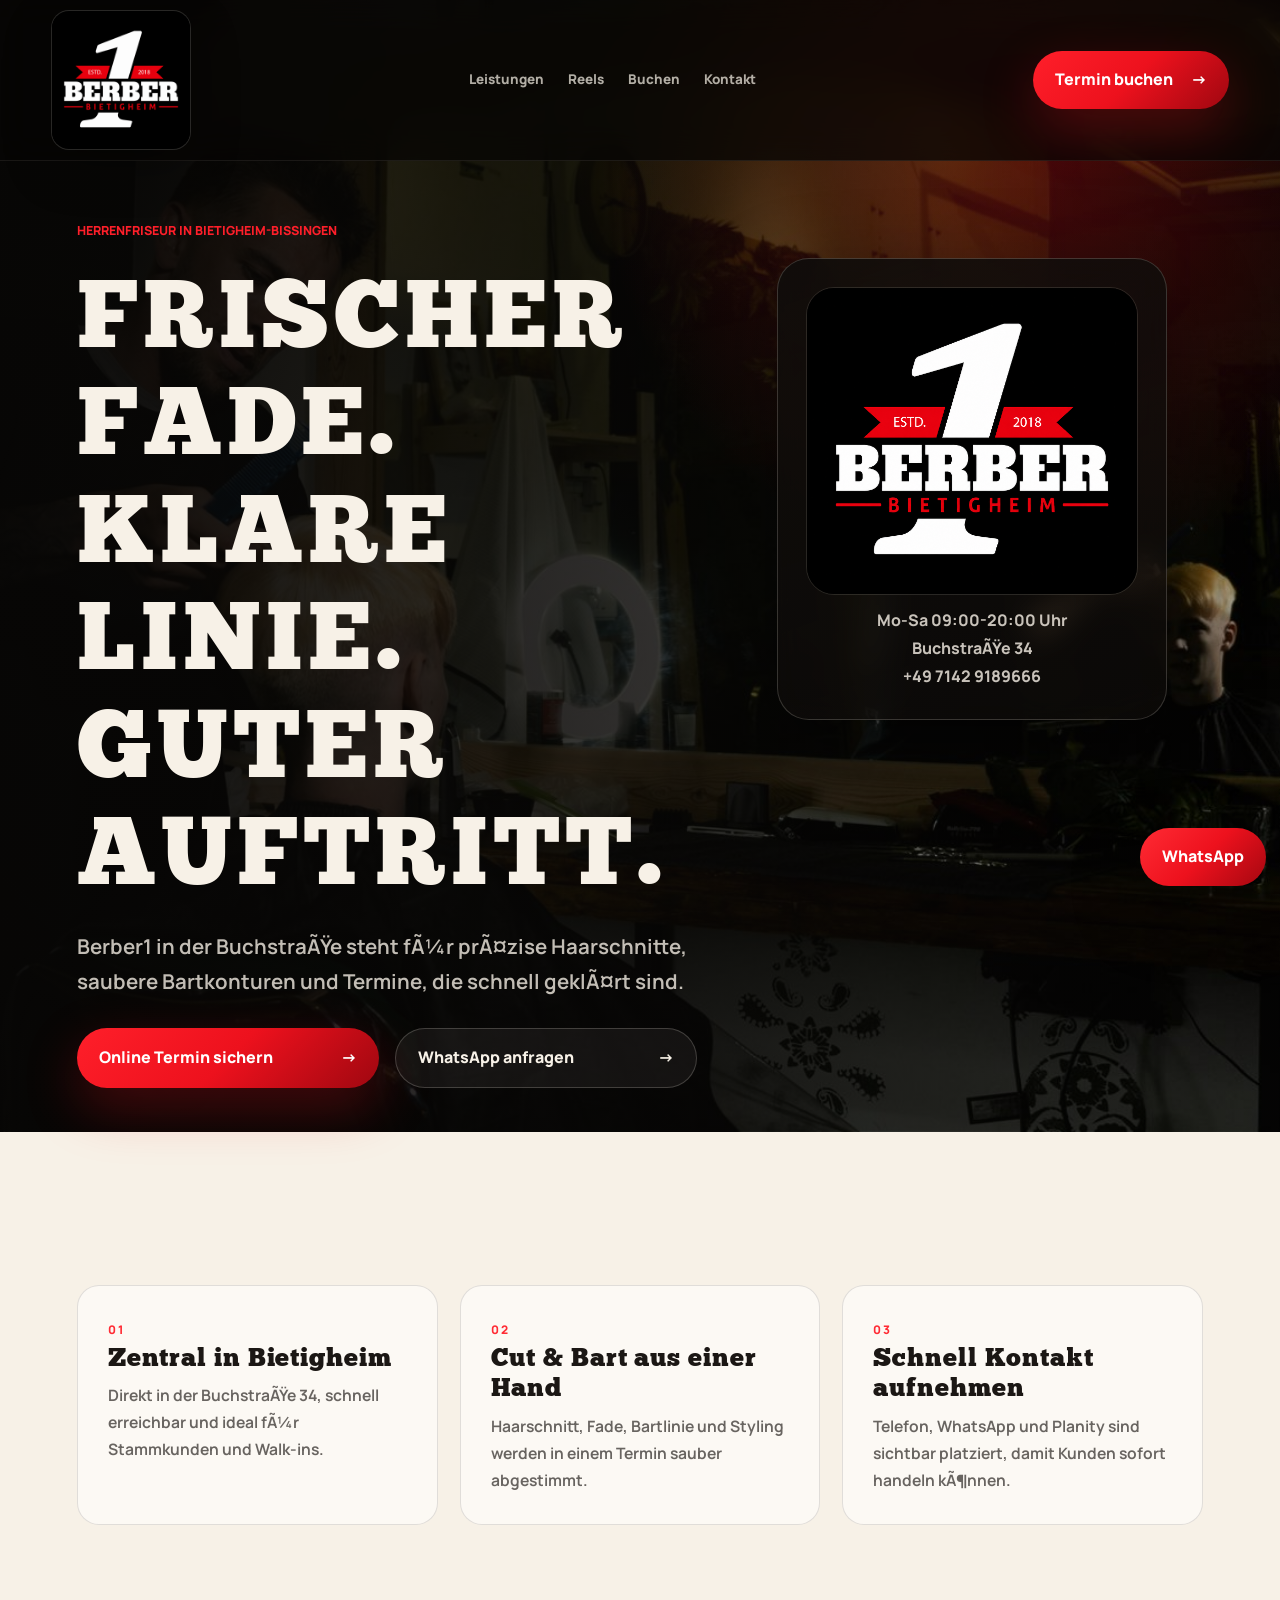
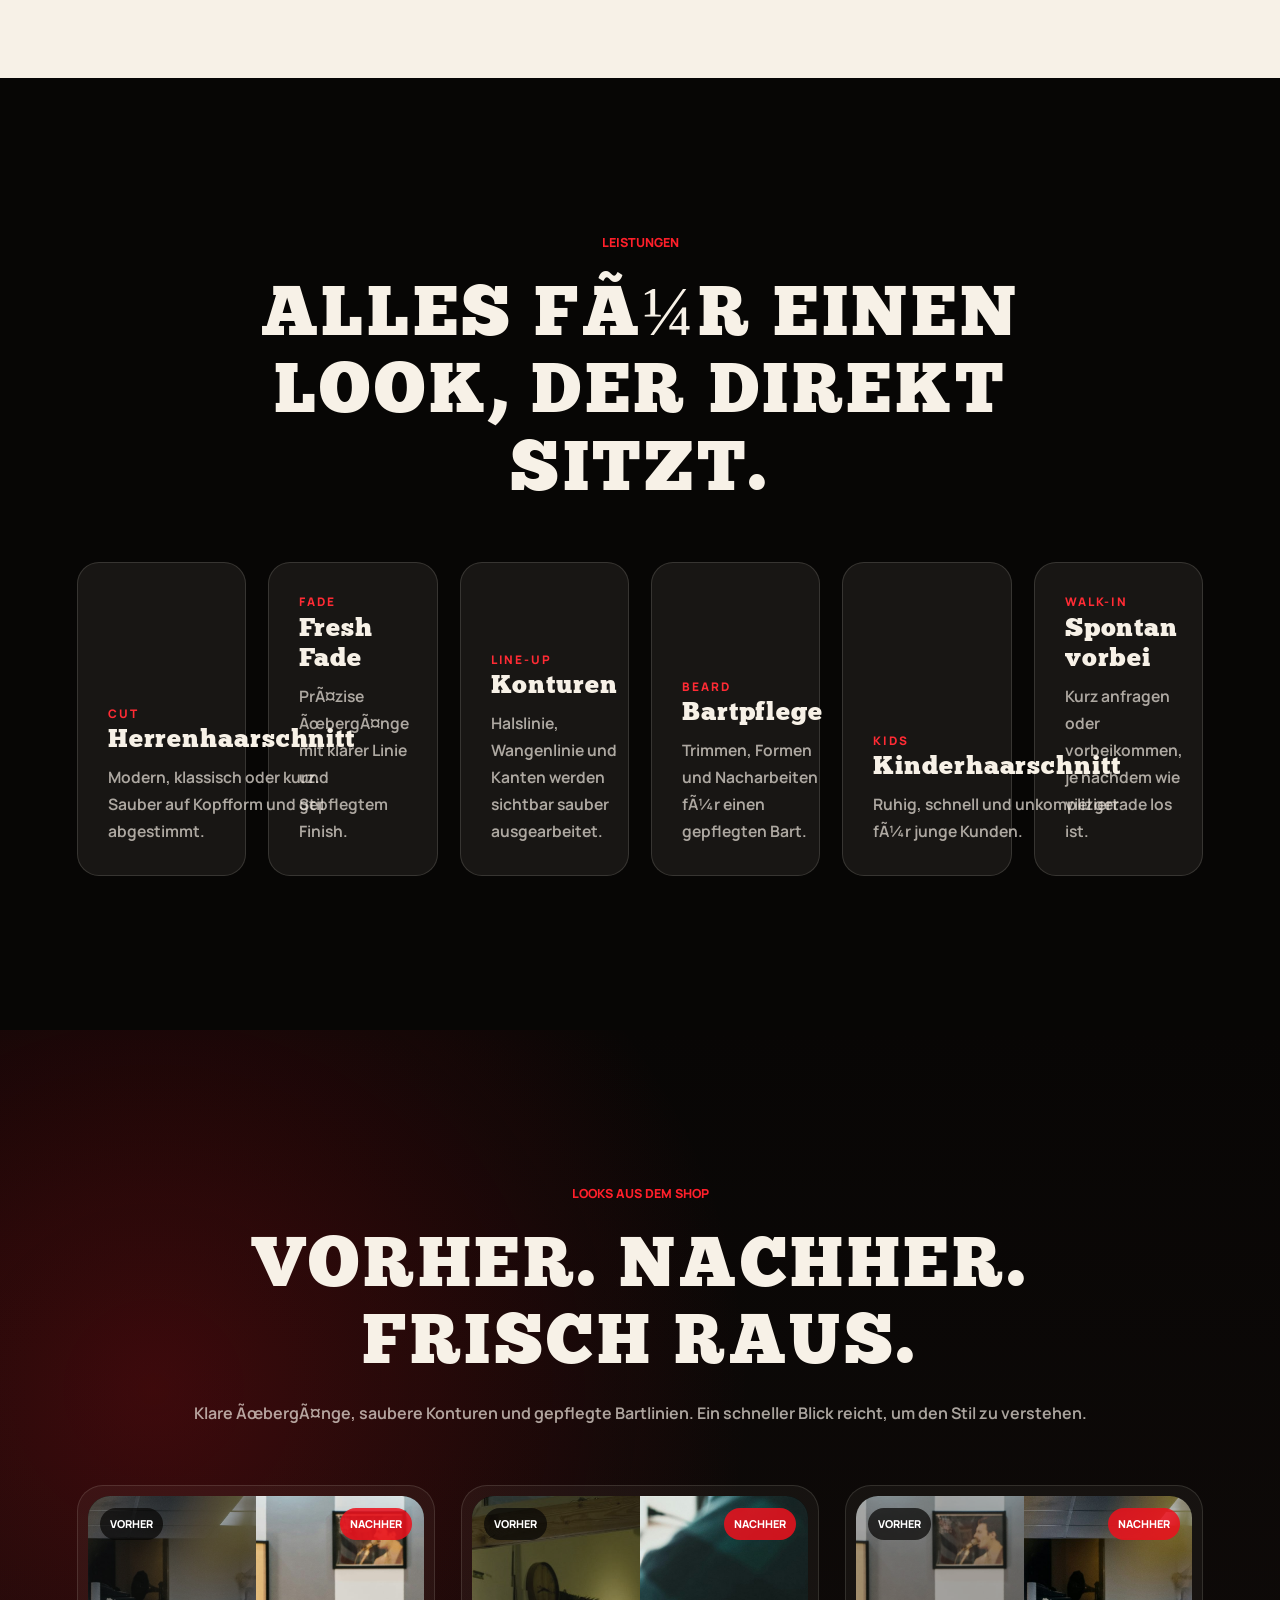
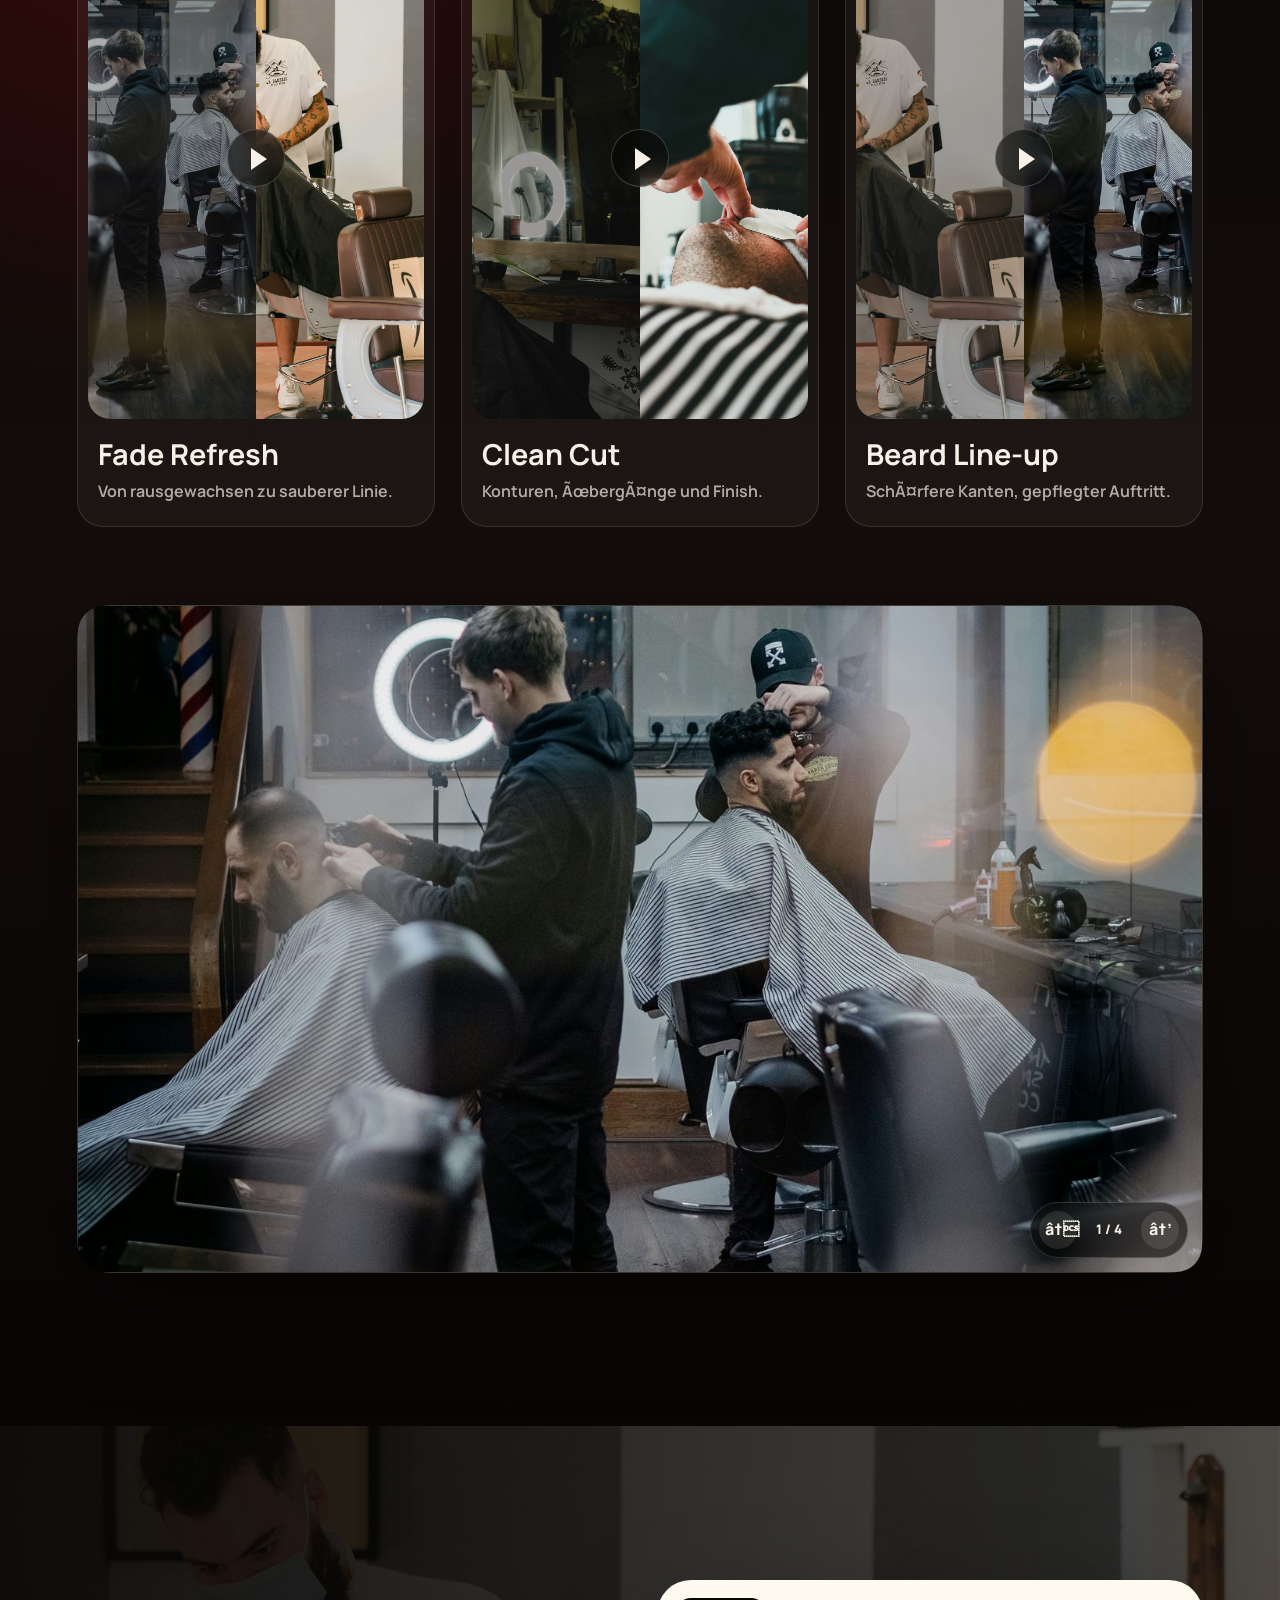
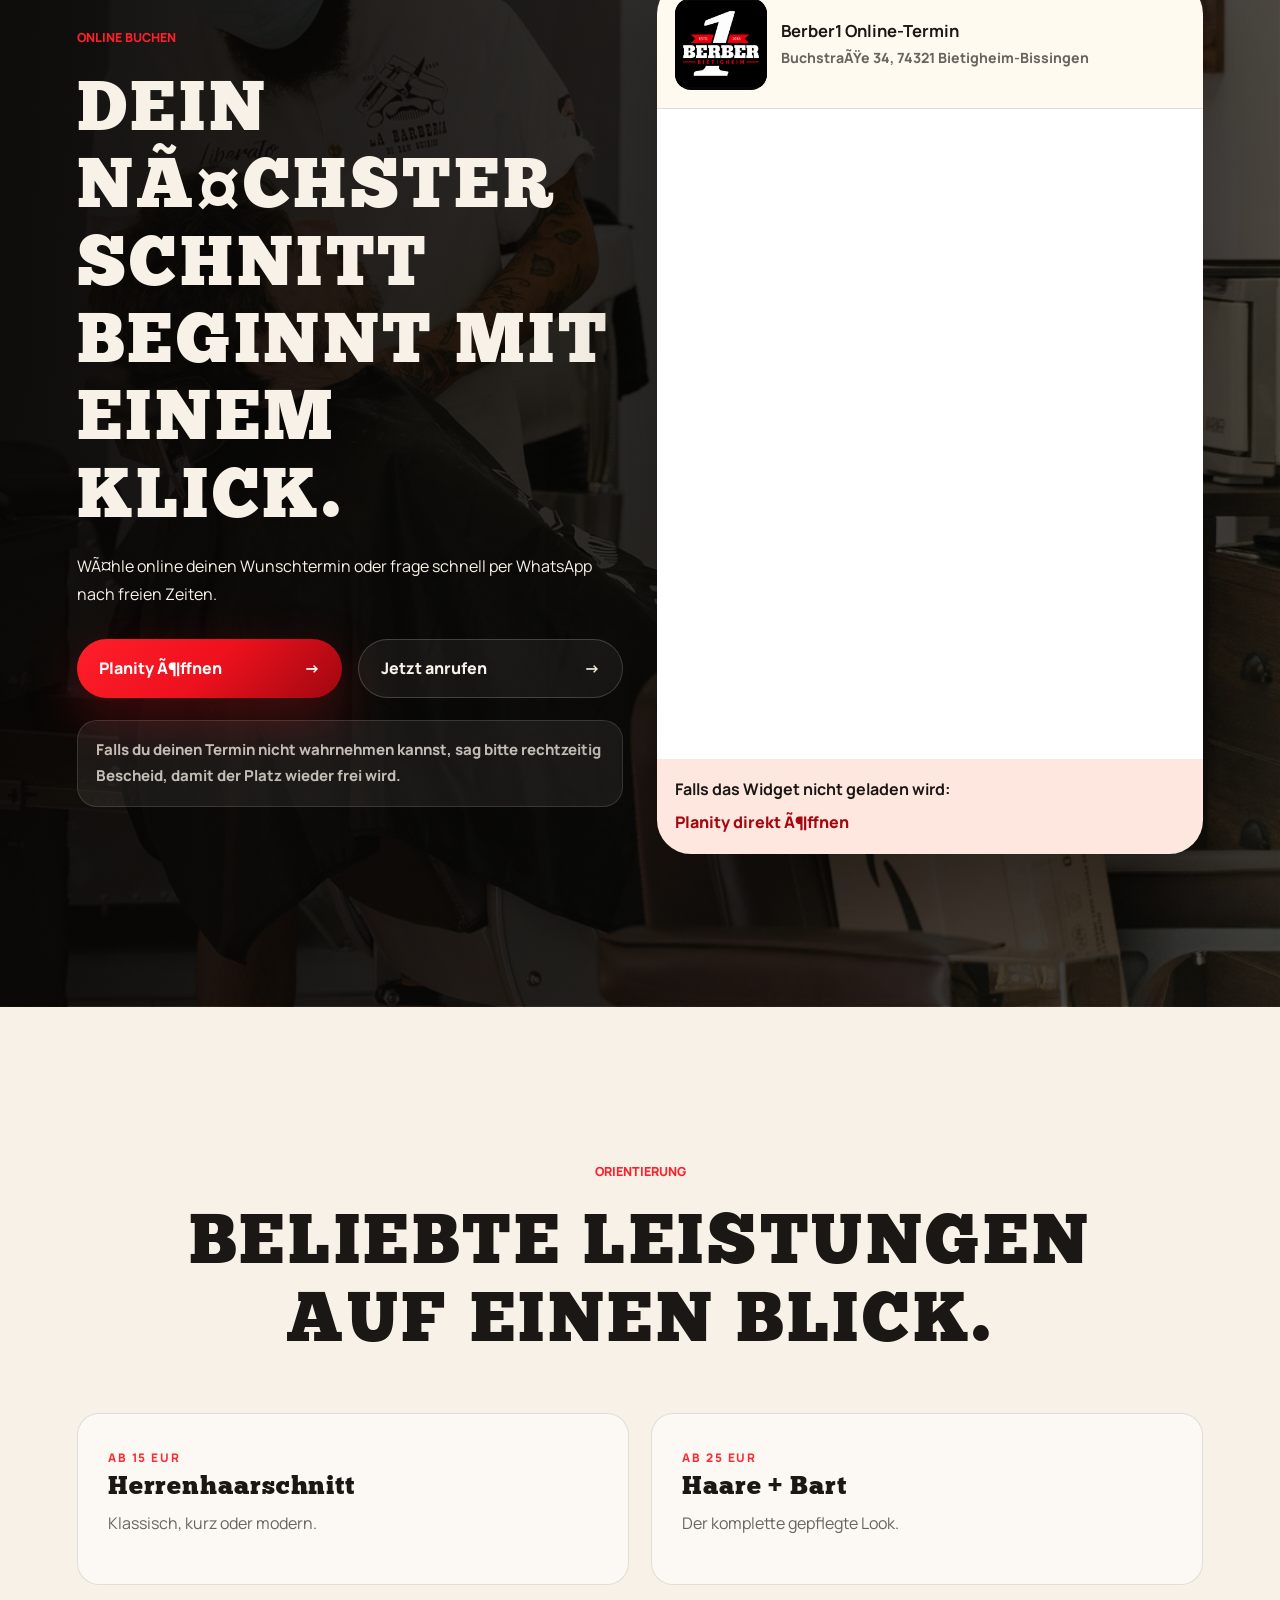
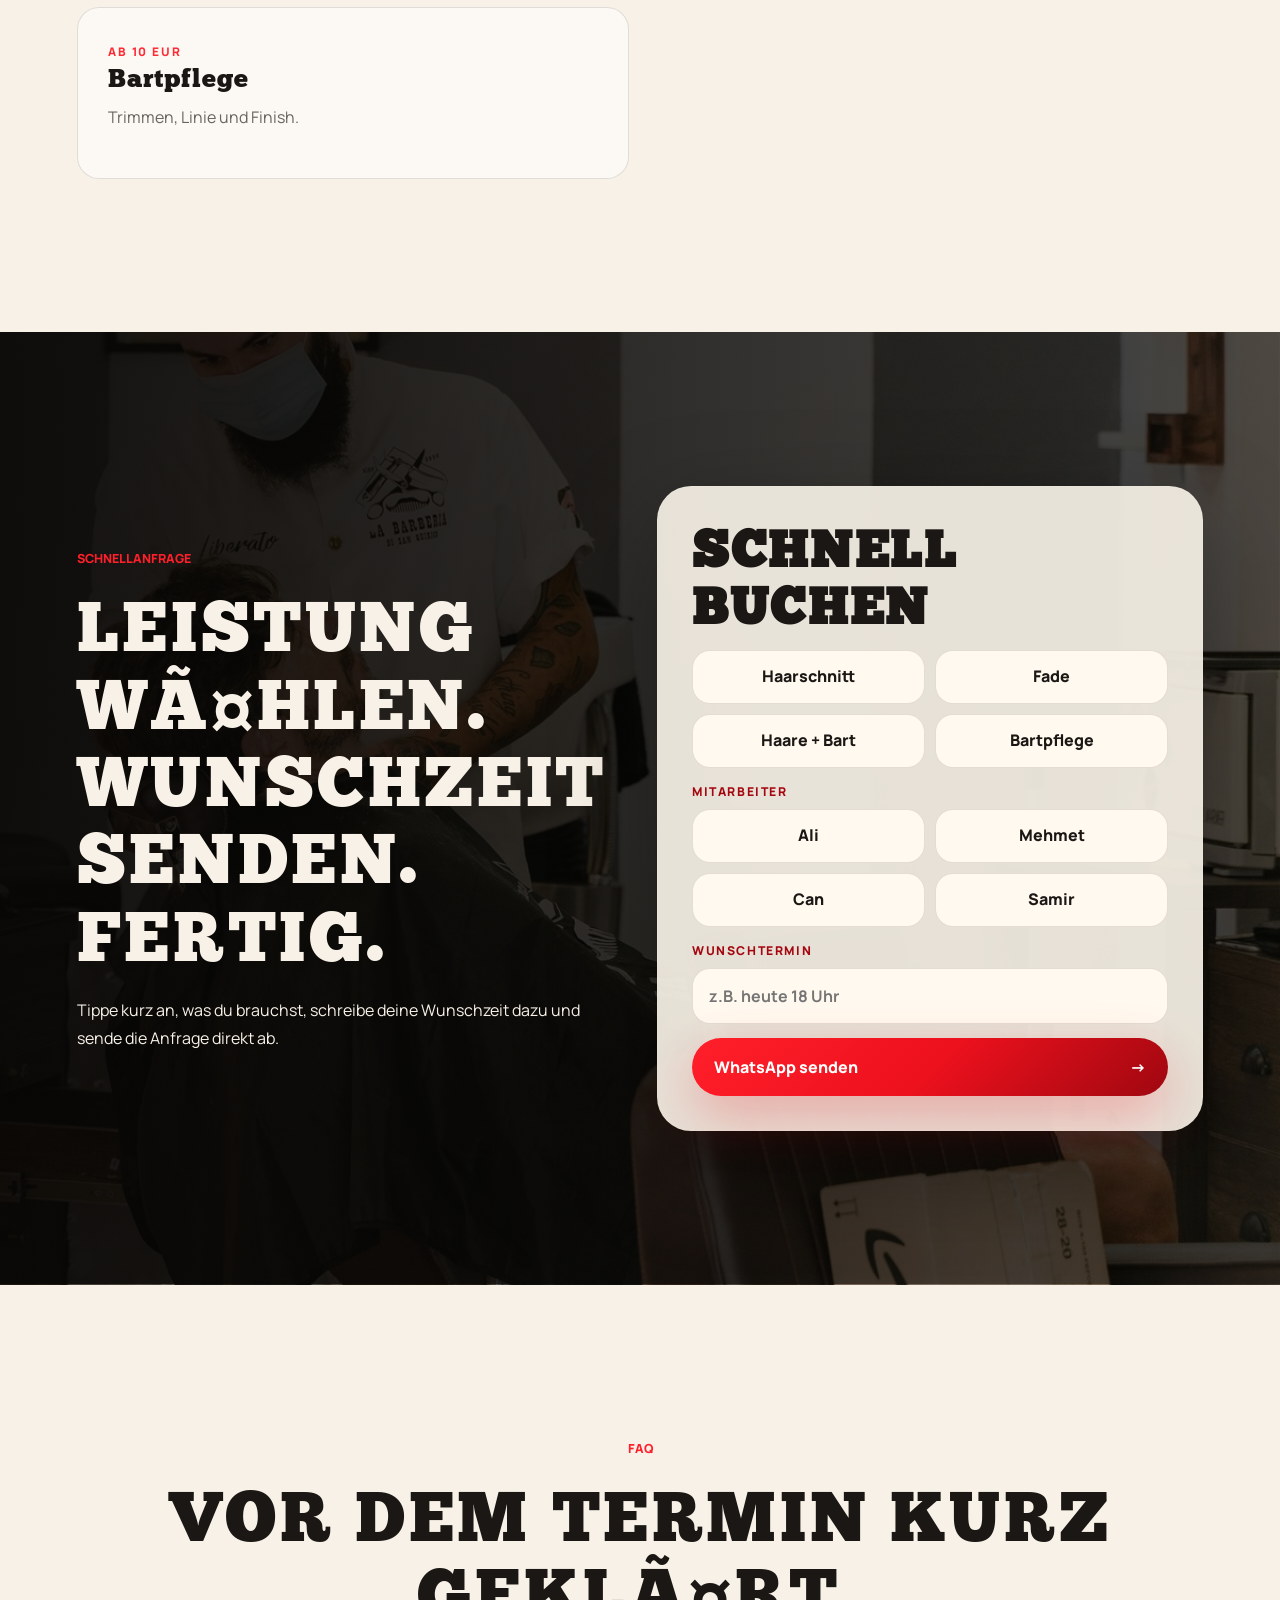
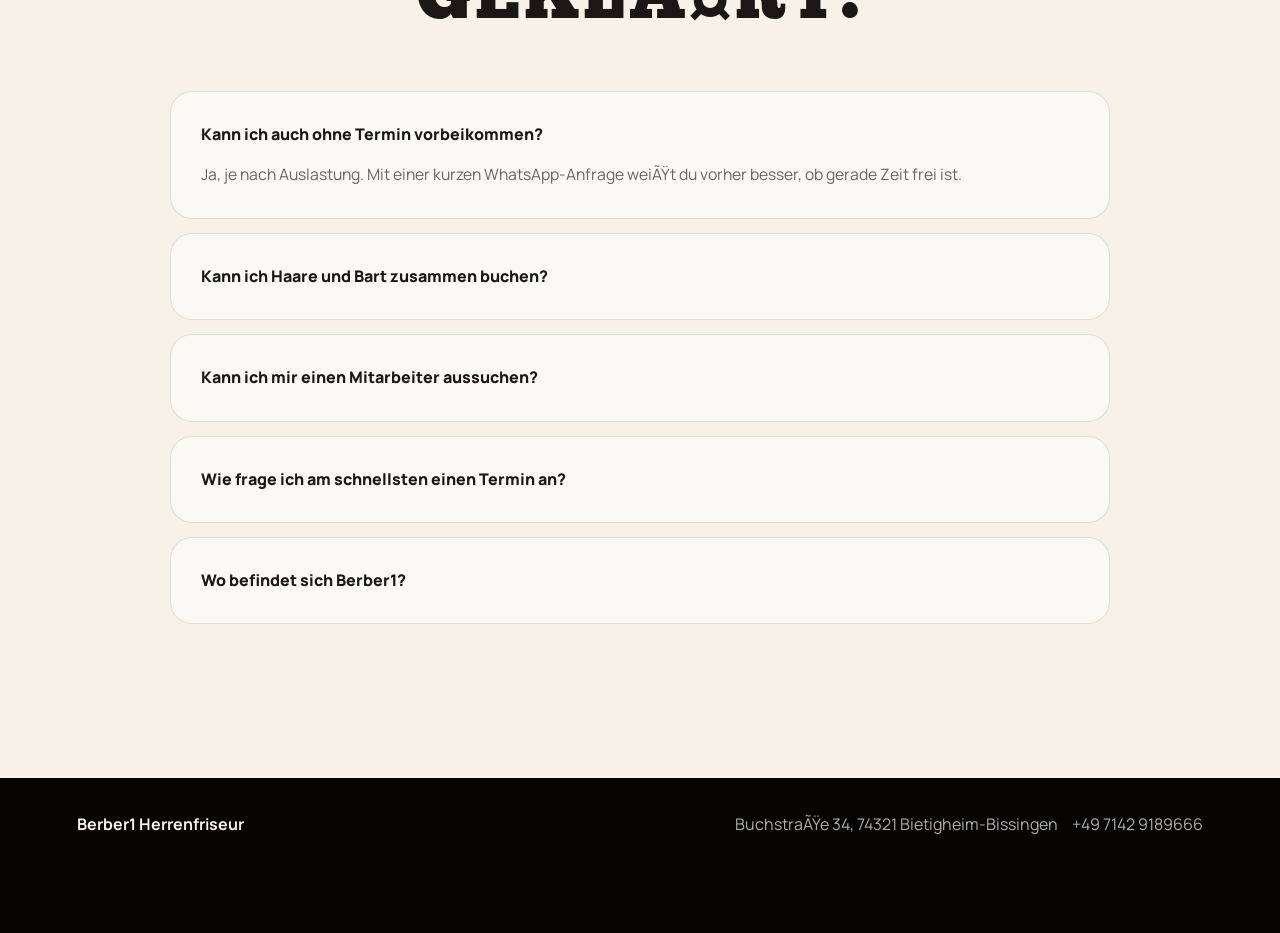
==== index.html @ b458725b "Bump Berber1 mobile cache" ====
﻿<!doctype html>
<html lang="de">
  <head>
    <meta charset="utf-8" />
    <meta name="viewport" content="width=device-width, initial-scale=1" />
    <meta name="description" content="Berber1 Herrenfriseur in Bietigheim-Bissingen: frische Fades, saubere Konturen, Bartpflege und schnelle Termine." />
    <title>Berber1 | Premium Barbershop Bietigheim</title>
    <link rel="preconnect" href="https://fonts.googleapis.com" />
    <link rel="preconnect" href="https://fonts.gstatic.com" crossorigin />
    <link href="https://fonts.googleapis.com/css2?family=Manrope:wght@400;500;650;750;850;900&display=swap" rel="stylesheet" />
    <link rel="stylesheet" href="concepts.css?v=mobile-polish-2" />
  </head>
  <body class="v1 layout-one v1-polished">
    <header class="site-header">
      <a class="brand" href="#top">
        <img src="assets/berber1-logo.png" alt="Berber1 Bietigheim Logo" />
      </a>
      <nav aria-label="Navigation">
        <a href="#services">Leistungen</a>
        <a href="#reels">Reels</a>
        <a href="#planity">Buchen</a>
        <a href="#kontakt">Kontakt</a>
      </nav>
      <a class="header-cta" href="#planity">Termin buchen</a>
    </header>

    <main id="top">
      <section class="hero">
        <div class="hero-copy">
          <p class="eyebrow">Herrenfriseur in Bietigheim-Bissingen</p>
          <h1>Frischer Fade. Klare Linie. Guter Auftritt.</h1>
          <p>
            Berber1 in der BuchstraÃŸe steht fÃ¼r prÃ¤zise Haarschnitte,
            saubere Bartkonturen und Termine, die schnell geklÃ¤rt sind.
          </p>
          <div class="hero-actions">
            <a class="btn btn-red" href="#planity">Online Termin sichern</a>
            <a class="btn btn-outline" href="#whatsapp-widget" data-open-widget>WhatsApp anfragen</a>
          </div>
        </div>
        <aside class="logo-card">
          <img src="assets/berber1-logo.png" alt="Berber1 Logo" />
          <p>Mo-Sa 09:00-20:00 Uhr<br />BuchstraÃŸe 34<br />+49 7142 9189666</p>
        </aside>
      </section>

      <section class="light">
        <div class="trust-grid">
          <article class="trust-card"><span>01</span><h3>Zentral in Bietigheim</h3><p>Direkt in der BuchstraÃŸe 34, schnell erreichbar und ideal fÃ¼r Stammkunden und Walk-ins.</p></article>
          <article class="trust-card"><span>02</span><h3>Cut & Bart aus einer Hand</h3><p>Haarschnitt, Fade, Bartlinie und Styling werden in einem Termin sauber abgestimmt.</p></article>
          <article class="trust-card"><span>03</span><h3>Schnell Kontakt aufnehmen</h3><p>Telefon, WhatsApp und Planity sind sichtbar platziert, damit Kunden sofort handeln kÃ¶nnen.</p></article>
        </div>
      </section>

      <section id="services">
        <div class="section-heading">
          <p class="section-kicker">Leistungen</p>
          <h2>Alles fÃ¼r einen Look, der direkt sitzt.</h2>
        </div>
        <div class="service-grid">
          <article class="service-card"><span>Cut</span><h3>Herrenhaarschnitt</h3><p>Modern, klassisch oder kurz. Sauber auf Kopfform und Stil abgestimmt.</p></article>
          <article class="service-card"><span>Fade</span><h3>Fresh Fade</h3><p>PrÃ¤zise ÃœbergÃ¤nge mit klarer Linie und gepflegtem Finish.</p></article>
          <article class="service-card"><span>Line-up</span><h3>Konturen</h3><p>Halslinie, Wangenlinie und Kanten werden sichtbar sauber ausgearbeitet.</p></article>
          <article class="service-card"><span>Beard</span><h3>Bartpflege</h3><p>Trimmen, Formen und Nacharbeiten fÃ¼r einen gepflegten Bart.</p></article>
          <article class="service-card"><span>Kids</span><h3>Kinderhaarschnitt</h3><p>Ruhig, schnell und unkompliziert fÃ¼r junge Kunden.</p></article>
          <article class="service-card"><span>Walk-in</span><h3>Spontan vorbei</h3><p>Kurz anfragen oder vorbeikommen, je nachdem wie viel gerade los ist.</p></article>
        </div>
      </section>

      <section class="social-section" id="reels">
        <div class="social-shell">
          <div class="section-heading">
            <p class="section-kicker">Looks aus dem Shop</p>
            <h2>Vorher. Nachher. Frisch raus.</h2>
            <p>Klare ÃœbergÃ¤nge, saubere Konturen und gepflegte Bartlinien. Ein schneller Blick reicht, um den Stil zu verstehen.</p>
          </div>

          <div class="social-layout">
            <div class="reel-grid" aria-label="Instagram Reels Vorher Nachher">
              <article class="reel-card">
                <div class="before-after-frame">
                  <img src="assets/barber-shop.jpg" alt="Vorher Look im Barbershop" />
                  <img src="assets/barber-beard.jpg" alt="Nachher Bartlinie und Konturen" />
                  <span class="before-label">Vorher</span>
                  <span class="after-label">Nachher</span>
                  <div class="play-mark" aria-hidden="true"></div>
                </div>
                <h3>Fade Refresh</h3>
                <p>Von rausgewachsen zu sauberer Linie.</p>
              </article>

              <article class="reel-card">
                <div class="before-after-frame">
                  <img src="assets/barber-chair.jpg" alt="Vorher Barberstuhl und Vorbereitung" />
                  <img src="assets/barber-hero.jpg" alt="Nachher moderner Herrenhaarschnitt" />
                  <span class="before-label">Vorher</span>
                  <span class="after-label">Nachher</span>
                  <div class="play-mark" aria-hidden="true"></div>
                </div>
                <h3>Clean Cut</h3>
                <p>Konturen, ÃœbergÃ¤nge und Finish.</p>
              </article>

              <article class="reel-card">
                <div class="before-after-frame">
                  <img src="assets/barber-beard.jpg" alt="Vorher Bartpflege Detail" />
                  <img src="assets/barber-shop.jpg" alt="Nachher gepflegter Barber Look" />
                  <span class="before-label">Vorher</span>
                  <span class="after-label">Nachher</span>
                  <div class="play-mark" aria-hidden="true"></div>
                </div>
                <h3>Beard Line-up</h3>
                <p>SchÃ¤rfere Kanten, gepflegter Auftritt.</p>
              </article>
            </div>

            <div class="gallery-card" aria-label="Berber1 Galerie">
              <div class="gallery-slider" data-gallery>
                <figure class="gallery-slide is-active">
                  <img src="assets/barber-shop.jpg" alt="Berber1 Shop AtmosphÃ¤re" />
                </figure>
                <figure class="gallery-slide">
                  <img src="assets/barber-beard.jpg" alt="Bartpflege und Konturen" />
                </figure>
                <figure class="gallery-slide">
                  <img src="assets/barber-chair.jpg" alt="Barberstuhl und Vorbereitung" />
                </figure>
                <figure class="gallery-slide">
                  <img src="assets/barber-hero.jpg" alt="Moderner Herrenhaarschnitt" />
                </figure>
                <div class="gallery-controls">
                  <button type="button" data-gallery-prev aria-label="Vorheriges Bild">â†</button>
                  <span id="galleryCounter">1 / 4</span>
                  <button type="button" data-gallery-next aria-label="NÃ¤chstes Bild">â†’</button>
                </div>
              </div>
            </div>
          </div>
        </div>
      </section>

      <section class="booking-section" id="planity">
        <div>
          <p class="section-kicker">Online buchen</p>
          <h2>Dein nÃ¤chster Schnitt beginnt mit einem Klick.</h2>
          <p>WÃ¤hle online deinen Wunschtermin oder frage schnell per WhatsApp nach freien Zeiten.</p>
          <div class="actions">
            <a class="btn btn-red" href="https://www.planity.com/de-DE/berber1-74321-bietigheim-bissingen" target="_blank" rel="noreferrer">Planity Ã¶ffnen</a>
            <a class="btn btn-outline" href="tel:+4971429189666">Jetzt anrufen</a>
          </div>
          <p class="booking-note">Falls du deinen Termin nicht wahrnehmen kannst, sag bitte rechtzeitig Bescheid, damit der Platz wieder frei wird.</p>
        </div>
        <div class="planity-panel">
          <div class="planity-head">
            <img src="assets/berber1-logo.png" alt="Berber1 Logo" />
            <div><strong>Berber1 Online-Termin</strong><span>BuchstraÃŸe 34, 74321 Bietigheim-Bissingen</span></div>
          </div>
          <iframe src="https://www.planity.com/de-DE/berber1-74321-bietigheim-bissingen" title="Berber1 Planity Online-Buchung" loading="lazy"></iframe>
          <div class="planity-fallback"><strong>Falls das Widget nicht geladen wird:</strong><a href="https://www.planity.com/de-DE/berber1-74321-bietigheim-bissingen" target="_blank" rel="noreferrer">Planity direkt Ã¶ffnen</a></div>
        </div>
      </section>

      <section class="light">
        <div class="section-heading">
          <p class="section-kicker">Orientierung</p>
          <h2>Beliebte Leistungen auf einen Blick.</h2>
        </div>
        <div class="price-grid">
          <article class="price-card"><span>ab 15 EUR</span><h3>Herrenhaarschnitt</h3><p>Klassisch, kurz oder modern.</p></article>
          <article class="price-card"><span>ab 25 EUR</span><h3>Haare + Bart</h3><p>Der komplette gepflegte Look.</p></article>
          <article class="price-card"><span>ab 10 EUR</span><h3>Bartpflege</h3><p>Trimmen, Linie und Finish.</p></article>
        </div>
      </section>

      <section id="kontakt" class="booking-section">
        <div>
          <p class="section-kicker">Schnellanfrage</p>
          <h2>Leistung wÃ¤hlen. Wunschzeit senden. Fertig.</h2>
          <p>Tippe kurz an, was du brauchst, schreibe deine Wunschzeit dazu und sende die Anfrage direkt ab.</p>
        </div>
        <div class="quick-book">
          <strong>Schnell buchen</strong>
          <div class="service-picker">
            <button type="button" data-service="Herrenhaarschnitt">Haarschnitt</button>
            <button type="button" data-service="Fade">Fade</button>
            <button type="button" data-service="Haare + Bart">Haare + Bart</button>
            <button type="button" data-service="Bartpflege">Bartpflege</button>
          </div>
          <div class="quick-book-group">
            <span>Mitarbeiter</span>
            <div class="service-picker">
              <button type="button" data-staff="Ali">Ali</button>
              <button type="button" data-staff="Mehmet">Mehmet</button>
              <button type="button" data-staff="Can">Can</button>
              <button type="button" data-staff="Samir">Samir</button>
            </div>
          </div>
          <label><span>Wunschtermin</span><input id="bookingNote" placeholder="z.B. heute 18 Uhr" /></label>
          <a class="btn btn-red" id="bookingWhatsapp" href="https://wa.me/4971429189666?text=Hallo%20Berber1%2C%20ich%20m%C3%B6chte%20einen%20Termin%20anfragen">WhatsApp senden</a>
        </div>
      </section>

      <section class="light">
        <div class="section-heading">
          <p class="section-kicker">FAQ</p>
          <h2>Vor dem Termin kurz geklÃ¤rt.</h2>
        </div>
        <div class="faq-list">
          <details open><summary>Kann ich auch ohne Termin vorbeikommen?</summary><p>Ja, je nach Auslastung. Mit einer kurzen WhatsApp-Anfrage weiÃŸt du vorher besser, ob gerade Zeit frei ist.</p></details>
          <details><summary>Kann ich Haare und Bart zusammen buchen?</summary><p>Ja, Haare + Bart ist ideal, wenn Schnitt, ÃœbergÃ¤nge und Konturen in einem Termin sauber abgestimmt werden sollen.</p></details>
          <details><summary>Kann ich mir einen Mitarbeiter aussuchen?</summary><p>Ja, im WhatsApp-Widget kannst du einen Wunschmitarbeiter auswÃ¤hlen. Wenn er frei ist, wird der Termin entsprechend geplant.</p></details>
          <details><summary>Wie frage ich am schnellsten einen Termin an?</summary><p>Unten rechts auf WhatsApp tippen, Leistung, Mitarbeiter und Wunschzeit auswÃ¤hlen und die vorbereitete Nachricht senden.</p></details>
          <details><summary>Wo befindet sich Berber1?</summary><p>BuchstraÃŸe 34, 74321 Bietigheim-Bissingen. GeÃ¶ffnet ist Montag bis Samstag von 09:00 bis 20:00 Uhr.</p></details>
        </div>
      </section>
    </main>

    <aside class="whatsapp-panel" id="whatsapp-widget" aria-hidden="true">
      <button class="widget-close" type="button" aria-label="WhatsApp Anfrage schlieÃŸen" data-close-widget>x</button>
      <p class="section-kicker">WhatsApp-Anfrage</p>
      <strong>Was mÃ¶chtest du buchen?</strong>
      <div class="widget-group">
        <span>Leistung</span>
        <div class="widget-options">
          <button type="button" data-widget-service="Herrenhaarschnitt">Haarschnitt</button>
          <button type="button" data-widget-service="Fade">Fade</button>
          <button type="button" data-widget-service="Haare + Bart">Haare + Bart</button>
          <button type="button" data-widget-service="Bartpflege">Bartpflege</button>
        </div>
      </div>
      <div class="widget-group">
        <span>Bei wem mÃ¶chtest du den Termin?</span>
        <div class="widget-options">
          <button type="button" data-widget-staff="Ali">Ali</button>
          <button type="button" data-widget-staff="Mehmet">Mehmet</button>
          <button type="button" data-widget-staff="Can">Can</button>
          <button type="button" data-widget-staff="Samir">Samir</button>
        </div>
      </div>
      <div class="widget-group">
        <span>Wunschzeit</span>
        <div class="widget-options">
          <button type="button" data-widget-time="Heute ab 18 Uhr">Heute 18 Uhr</button>
          <button type="button" data-widget-time="Morgen Vormittag">Morgen Vormittag</button>
          <button type="button" data-widget-time="Samstag">Samstag</button>
          <button type="button" data-widget-time="Flexibel">Flexibel</button>
        </div>
      </div>
      <label><span>Oder eigene Zeit</span><input id="widgetTime" placeholder="z.B. Freitag 17:30 Uhr" /></label>
      <a class="btn btn-red" id="widgetWhatsapp" href="https://wa.me/4971429189666?text=Hallo%20Berber1%2C%20ich%20m%C3%B6chte%20einen%20Termin%20anfragen">Anfrage senden</a>
    </aside>
    <button class="floating-whatsapp" type="button" data-open-widget>WhatsApp</button>
    <footer><strong>Berber1 Herrenfriseur</strong><div><span>BuchstraÃŸe 34, 74321 Bietigheim-Bissingen</span><a href="tel:+4971429189666">+49 7142 9189666</a></div></footer>
    <script src="script.js"></script>
  </body>
</html>
---- concepts.css ----
@font-face {
  font-family: "ChunkFive";
  src:
    url("assets/fonts/ChunkFive-Regular.woff2") format("woff2"),
    url("assets/fonts/ChunkFive-Regular.woff") format("woff");
  font-weight: 400;
  font-style: normal;
  font-display: swap;
}

:root {
  --black: #070605;
  --charcoal: #15110e;
  --ink: #1b1714;
  --cream: #f4eee4;
  --paper: #fff9ef;
  --muted: rgba(244, 238, 228, 0.68);
  --dark-muted: rgba(27, 23, 20, 0.66);
  --red: #ed111d;
  --red-deep: #a40710;
  --red-soft: #ff2b34;
  --gold: #c7a15b;
  --line: rgba(244, 238, 228, 0.14);
  --dark-line: rgba(27, 23, 20, 0.12);
  --shadow: 0 34px 100px rgba(0, 0, 0, 0.35);
  --body-font: Manrope, system-ui, sans-serif;
  --display-font: "ChunkFive", "Rockwell Extra Bold", Rockwell, Georgia, serif;
}

* {
  box-sizing: border-box;
}

html {
  scroll-behavior: smooth;
}

body {
  margin: 0;
  color: var(--cream);
  background: var(--black);
  font-family: var(--body-font);
  line-height: 1.58;
  overflow-x: hidden;
}

img {
  display: block;
  max-width: 100%;
}

a {
  color: inherit;
  text-decoration: none;
}

.site-header {
  position: fixed;
  inset: 0 0 auto;
  z-index: 30;
  display: flex;
  align-items: center;
  justify-content: space-between;
  gap: 16px;
  padding: 10px clamp(18px, 5vw, 72px);
  background: rgba(7, 6, 5, 0.76);
  border-bottom: 1px solid rgba(244, 238, 228, 0.08);
  backdrop-filter: blur(18px);
}

.brand {
  display: inline-flex;
  align-items: center;
  gap: 0;
  min-width: 0;
}

.brand img {
  width: clamp(104px, 13vw, 152px);
  aspect-ratio: 1;
  border-radius: 14px;
  object-fit: contain;
  background: #000;
}

.brand span {
  display: none !important;
  color: var(--cream);
  font-family: var(--display-font);
  font-size: 1.2rem;
  letter-spacing: 0.06rem;
  text-transform: uppercase;
}

nav {
  display: none;
  align-items: center;
  gap: 24px;
  color: rgba(244, 238, 228, 0.72);
  font-size: 0.84rem;
  font-weight: 850;
}

.btn,
.header-cta {
  display: inline-flex;
  align-items: center;
  justify-content: space-between;
  gap: 18px;
  min-height: 58px;
  border-radius: 999px;
  padding: 16px 22px;
  font-weight: 850;
}

.btn::after,
.header-cta::after {
  content: "->";
}

.btn-red,
.header-cta {
  color: #fff;
  background: linear-gradient(135deg, var(--red-soft), var(--red), var(--red-deep));
  box-shadow: 0 20px 54px rgba(237, 17, 29, 0.28);
}

.btn-cream {
  color: var(--black);
  background: var(--cream);
}

.btn-outline {
  color: var(--cream);
  border: 1px solid rgba(244, 238, 228, 0.2);
  background: rgba(244, 238, 228, 0.06);
}

.eyebrow,
.section-kicker {
  margin: 0 0 18px;
  color: var(--red);
  font-size: 0.74rem;
  font-weight: 850;
  letter-spacing: 0.16rem;
  text-transform: uppercase;
}

h1,
h2,
h3,
p {
  margin-top: 0;
}

p {
  line-height: 1.68;
}

h1,
h2,
.display {
  font-family: var(--display-font);
  font-weight: 400;
  letter-spacing: 0.045em;
  line-height: 1.12;
  text-transform: uppercase;
  overflow-wrap: break-word;
}

h1 {
  margin-bottom: 24px;
  font-size: clamp(3.3rem, 9vw, 7.6rem);
}

h2 {
  margin-bottom: 22px;
  font-size: clamp(2.35rem, 5.8vw, 5.2rem);
}

h3 {
  margin-bottom: 10px;
  font-size: clamp(1.25rem, 2.4vw, 1.8rem);
  line-height: 1.08;
}

section {
  padding: clamp(84px, 12vw, 154px) clamp(22px, 6vw, 88px);
}

.hero-actions,
.actions {
  display: grid;
  gap: 12px;
  width: min(620px, 100%);
  margin-top: 30px;
}

.booking-note {
  width: min(640px, 100%);
  margin: 22px 0 0;
  padding: 16px 18px;
  border: 1px solid rgba(247, 241, 231, 0.14);
  border-radius: 20px;
  color: rgba(247, 241, 231, 0.76);
  background: rgba(247, 241, 231, 0.07);
  font-size: 0.94rem;
  font-weight: 750;
}

.section-heading {
  max-width: 960px;
  margin: 0 auto 46px;
  text-align: center;
}

.section-heading p:not(.section-kicker) {
  color: var(--muted);
  font-weight: 650;
}

.trust-grid,
.service-grid,
.style-grid,
.price-grid,
.feature-grid {
  display: grid;
  gap: 16px;
  max-width: 1240px;
  margin: 0 auto;
}

.trust-card,
.service-card,
.price-card,
.feature-card {
  border: 1px solid var(--line);
  border-radius: 30px;
  padding: 26px;
  background: rgba(244, 238, 228, 0.07);
}

.trust-card span,
.service-card span,
.price-card span,
.feature-card span {
  color: var(--red-soft);
  font-size: 0.74rem;
  font-weight: 850;
  letter-spacing: 0.12rem;
  text-transform: uppercase;
}

.trust-card p,
.service-card p,
.feature-card p {
  margin-bottom: 0;
  color: var(--muted);
  font-weight: 650;
}

.light {
  color: var(--ink);
  background: var(--cream);
}

.light .section-heading p:not(.section-kicker),
.light p {
  color: var(--dark-muted);
}

.light .trust-card,
.light .service-card,
.light .price-card,
.light .feature-card {
  border-color: var(--dark-line);
  background: rgba(255, 255, 255, 0.56);
}

.light .trust-card p,
.light .service-card p,
.light .feature-card p {
  color: var(--dark-muted);
}

.social-section {
  color: var(--cream);
  background:
    radial-gradient(circle at 12% 18%, rgba(237, 17, 29, 0.22), transparent 30%),
    linear-gradient(180deg, #080605, #130d0b 58%, #080605);
}

.social-shell {
  max-width: 1320px;
  margin: 0 auto;
}

.social-layout {
  display: grid;
  gap: clamp(42px, 7vw, 78px);
}

.reel-grid {
  display: grid;
  grid-template-columns: repeat(3, minmax(0, 1fr));
  gap: clamp(16px, 2.4vw, 26px);
}

.reel-card {
  padding: 10px;
  border: 1px solid rgba(247, 241, 231, 0.12);
  border-radius: 26px;
  background: rgba(247, 241, 231, 0.045);
}

.before-after-frame {
  position: relative;
  display: grid;
  grid-template-columns: repeat(2, minmax(0, 1fr));
  overflow: hidden;
  aspect-ratio: 9 / 14;
  border-radius: 22px;
  background: #050403;
}

.before-after-frame img {
  width: 100%;
  height: 100%;
  object-fit: cover;
}

.before-after-frame img:first-child {
  filter: saturate(0.75) contrast(0.9) brightness(0.78);
}

.before-label,
.after-label {
  position: absolute;
  top: 12px;
  padding: 7px 10px;
  border-radius: 999px;
  color: #fff;
  background: rgba(7, 6, 5, 0.72);
  font-size: 0.68rem;
  font-weight: 900;
  text-transform: uppercase;
}

.before-label {
  left: 12px;
}

.after-label {
  right: 12px;
  background: rgba(237, 17, 29, 0.86);
}

.play-mark {
  position: absolute;
  left: 50%;
  top: 50%;
  width: 58px;
  height: 58px;
  border: 1px solid rgba(247, 241, 231, 0.2);
  border-radius: 999px;
  background: rgba(7, 6, 5, 0.55);
  transform: translate(-50%, -50%);
  backdrop-filter: blur(12px);
}

.play-mark::before {
  content: "";
  position: absolute;
  left: 23px;
  top: 18px;
  width: 0;
  height: 0;
  border-top: 11px solid transparent;
  border-bottom: 11px solid transparent;
  border-left: 16px solid var(--cream);
}

.reel-card h3 {
  margin: 20px 10px 8px;
  color: var(--cream);
}

.reel-card p {
  margin: 0 10px 10px;
  color: rgba(247, 241, 231, 0.68);
  font-weight: 650;
}

.gallery-card {
  padding: 0;
  border: 1px solid rgba(247, 241, 231, 0.14);
  border-radius: 34px;
  background: rgba(247, 241, 231, 0.06);
  box-shadow: var(--shadow);
}

.gallery-slider {
  position: relative;
  overflow: hidden;
  border-radius: 26px;
  background: #050403;
}

.gallery-slide {
  display: none;
  position: relative;
  margin: 0;
  min-height: clamp(360px, 52vw, 680px);
}

.gallery-slide.is-active {
  display: block;
}

.gallery-slide img {
  width: 100%;
  height: clamp(360px, 52vw, 680px);
  object-fit: cover;
}

.gallery-controls {
  position: absolute;
  right: 14px;
  bottom: 14px;
  z-index: 2;
  display: flex;
  align-items: center;
  gap: 10px;
  padding: 8px;
  border: 1px solid rgba(247, 241, 231, 0.16);
  border-radius: 999px;
  color: var(--cream);
  background: rgba(5, 4, 3, 0.58);
  backdrop-filter: blur(12px);
}

.gallery-controls button {
  width: 38px;
  height: 38px;
  border: 0;
  border-radius: 999px;
  color: var(--cream);
  background: rgba(247, 241, 231, 0.1);
  font: inherit;
  font-weight: 900;
  cursor: pointer;
}

.gallery-controls span {
  min-width: 44px;
  text-align: center;
  font-size: 0.82rem;
  font-weight: 900;
}

.planity-panel {
  overflow: hidden;
  border-radius: 34px;
  background: var(--paper);
  box-shadow: var(--shadow);
}

.planity-head {
  display: grid;
  grid-template-columns: auto 1fr;
  gap: 14px;
  align-items: center;
  padding: 18px;
  color: var(--ink);
  border-bottom: 1px solid var(--dark-line);
}

.planity-head img {
  width: 70px;
  aspect-ratio: 1;
  border-radius: 15px;
  object-fit: contain;
  background: var(--black);
}

.planity-head strong {
  display: block;
  font-size: 1.04rem;
}

.planity-head span {
  color: var(--dark-muted);
  font-size: 0.88rem;
  font-weight: 750;
}

.planity-panel iframe {
  display: block;
  width: 100%;
  min-height: 650px;
  border: 0;
  background: #fff;
}

.planity-fallback {
  display: grid;
  gap: 8px;
  padding: 18px;
  color: var(--ink);
  background: rgba(237, 17, 29, 0.08);
}

.planity-fallback a {
  width: fit-content;
  color: var(--red-deep);
  font-weight: 850;
}

.quick-book {
  display: grid;
  gap: 14px;
  padding: clamp(22px, 5vw, 34px);
  border-radius: 34px;
  color: var(--ink);
  background: rgba(244, 238, 228, 0.94);
  box-shadow: var(--shadow);
}

.quick-book strong {
  font-family: var(--display-font);
  font-size: clamp(1.9rem, 4vw, 3.2rem);
  line-height: 1.12;
  letter-spacing: 0.04em;
  text-transform: uppercase;
}

.service-picker {
  display: grid;
  grid-template-columns: repeat(2, minmax(0, 1fr));
  gap: 10px;
}

.service-picker button {
  min-height: 54px;
  border: 1px solid rgba(27, 23, 20, 0.12);
  border-radius: 18px;
  color: var(--ink);
  background: #fff9ef;
  font: inherit;
  font-weight: 850;
  cursor: pointer;
}

.service-picker button.is-selected {
  color: #fff;
  border-color: rgba(237, 17, 29, 0.78);
  background: linear-gradient(135deg, var(--red-soft), var(--red), var(--red-deep));
}

.quick-book label,
.quick-book-group {
  display: grid;
  gap: 8px;
  font-weight: 850;
}

.quick-book label span,
.quick-book-group > span {
  color: var(--red-deep);
  font-size: 0.76rem;
  letter-spacing: 0.1rem;
  text-transform: uppercase;
}

.quick-book input {
  width: 100%;
  min-height: 56px;
  border: 1px solid rgba(27, 23, 20, 0.12);
  border-radius: 18px;
  padding: 14px 16px;
  color: var(--ink);
  background: #fff9ef;
  font: inherit;
  font-weight: 700;
}

.faq-list {
  display: grid;
  gap: 14px;
  max-width: 940px;
  margin: 0 auto;
}

details {
  padding: 24px;
  border: 1px solid var(--dark-line);
  border-radius: 28px;
  background: rgba(255, 255, 255, 0.54);
}

summary {
  color: var(--ink);
  cursor: pointer;
  font-weight: 850;
  list-style: none;
}

summary::-webkit-details-marker {
  display: none;
}

details p {
  margin: 14px 0 0;
}

.floating-whatsapp {
  position: fixed;
  right: 14px;
  bottom: 14px;
  z-index: 40;
  min-height: 58px;
  display: inline-flex;
  align-items: center;
  justify-content: center;
  padding: 16px 22px;
  border: 0;
  border-radius: 999px;
  color: #fff;
  background: linear-gradient(135deg, var(--red-soft), var(--red), var(--red-deep));
  box-shadow: 0 24px 70px rgba(0, 0, 0, 0.34);
  font: inherit;
  font-weight: 850;
  cursor: pointer;
}

.whatsapp-panel {
  position: fixed;
  right: 14px;
  bottom: 88px;
  z-index: 45;
  display: grid;
  gap: 18px;
  width: min(430px, calc(100vw - 28px));
  max-height: calc(100svh - 120px);
  overflow-y: auto;
  padding: 24px;
  border: 1px solid rgba(247, 241, 231, 0.14);
  border-radius: 30px;
  color: var(--cream);
  background: rgba(9, 8, 7, 0.94);
  box-shadow: 0 34px 110px rgba(0, 0, 0, 0.48);
  opacity: 0;
  pointer-events: none;
  transform: translateY(18px);
  transition: opacity 180ms ease, transform 180ms ease;
  backdrop-filter: blur(18px);
}

.whatsapp-panel.is-open {
  opacity: 1;
  pointer-events: auto;
  transform: translateY(0);
}

.widget-close {
  position: absolute;
  top: 14px;
  right: 14px;
  width: 38px;
  height: 38px;
  border: 1px solid rgba(247, 241, 231, 0.16);
  border-radius: 999px;
  color: var(--cream);
  background: rgba(247, 241, 231, 0.08);
  font: inherit;
  font-weight: 900;
  cursor: pointer;
}

.whatsapp-panel strong {
  max-width: 300px;
  color: var(--cream);
  font-size: clamp(1.55rem, 5vw, 2.2rem);
  line-height: 1.12;
}

.widget-group,
.whatsapp-panel label {
  display: grid;
  gap: 10px;
}

.widget-group > span,
.whatsapp-panel label span {
  color: rgba(247, 241, 231, 0.72);
  font-size: 0.78rem;
  font-weight: 900;
  text-transform: uppercase;
}

.widget-options {
  display: grid;
  grid-template-columns: repeat(2, minmax(0, 1fr));
  gap: 10px;
}

.widget-options button {
  min-height: 52px;
  border: 1px solid rgba(247, 241, 231, 0.14);
  border-radius: 16px;
  color: var(--cream);
  background: rgba(247, 241, 231, 0.08);
  font: inherit;
  font-weight: 850;
  cursor: pointer;
}

.widget-options button.is-selected {
  color: #fff;
  border-color: rgba(237, 17, 29, 0.86);
  background: linear-gradient(135deg, var(--accent, var(--red-soft)), var(--red), var(--accent-dark, var(--red-deep)));
}

.whatsapp-panel input {
  width: 100%;
  min-height: 56px;
  border: 1px solid rgba(247, 241, 231, 0.14);
  border-radius: 18px;
  padding: 14px 16px;
  color: var(--cream);
  background: rgba(247, 241, 231, 0.08);
  font: inherit;
  font-weight: 750;
}

.whatsapp-panel input::placeholder {
  color: rgba(247, 241, 231, 0.48);
}

footer {
  display: grid;
  gap: 16px;
  padding: 34px clamp(22px, 6vw, 88px) 96px;
  color: rgba(244, 238, 228, 0.72);
  background: #050403;
}

footer strong {
  color: var(--cream);
}

footer div {
  display: flex;
  flex-wrap: wrap;
  gap: 14px;
}

/* Version 1: Editorial Split */
.v1 .hero {
  min-height: 100svh;
  display: grid;
  align-items: end;
  gap: 34px;
  padding: 136px clamp(22px, 6vw, 88px) 44px;
  background:
    radial-gradient(circle at 74% 18%, rgba(237, 17, 29, 0.2), transparent 30%),
    linear-gradient(90deg, rgba(7, 6, 5, 0.96), rgba(7, 6, 5, 0.74) 52%, rgba(7, 6, 5, 0.2)),
    url("assets/barber-chair.jpg");
  background-position: center;
  background-size: cover;
}

.v1 .hero-copy {
  max-width: 980px;
}

.v1 .hero-copy p:not(.eyebrow) {
  max-width: 680px;
  color: var(--muted);
  font-size: clamp(1.05rem, 2vw, 1.32rem);
  font-weight: 650;
}

.v1 .logo-card {
  position: relative;
  z-index: 1;
  display: grid;
  gap: 12px;
  padding: 24px;
  border: 1px solid var(--line);
  border-radius: 32px;
  background: rgba(7, 6, 5, 0.52);
  backdrop-filter: blur(14px);
}

.v1 .logo-card img {
  width: min(220px, 64vw);
  border-radius: 24px;
}

.v1 .logo-card p {
  margin: 0;
  color: var(--muted);
  font-weight: 750;
}

.v1 .booking-section {
  display: grid;
  gap: 34px;
  align-items: center;
  background:
    linear-gradient(90deg, rgba(7, 6, 5, 0.95), rgba(7, 6, 5, 0.68)),
    url("assets/barber-beard.jpg");
  background-position: center;
  background-size: cover;
}

/* Version 2: Poster Layout */
.v2 .hero {
  min-height: 100svh;
  display: grid;
  align-items: center;
  padding: 132px clamp(22px, 6vw, 88px) 50px;
  background:
    linear-gradient(0deg, rgba(7, 6, 5, 0.9), rgba(7, 6, 5, 0.22)),
    url("assets/barber-beard.jpg");
  background-position: center;
  background-size: cover;
}

.v2 .poster {
  display: grid;
  gap: 24px;
  max-width: 1120px;
}

.v2 .poster-logo {
  width: min(190px, 44vw);
  border-radius: 26px;
}

.v2 h1 {
  max-width: 1120px;
}

.v2 .ticker {
  display: flex;
  gap: 12px;
  overflow-x: auto;
  padding: 20px clamp(22px, 6vw, 88px);
  color: var(--cream);
  background: var(--red);
  font-weight: 850;
  letter-spacing: 0.08rem;
  text-transform: uppercase;
}

.v2 .ticker span {
  flex: 0 0 auto;
}

.v2 .menu-board {
  color: var(--cream);
  background: var(--black);
}

.v2 .menu-row {
  display: grid;
  gap: 16px;
  max-width: 1120px;
  margin: 0 auto;
}

.v2 .menu-row article {
  display: grid;
  grid-template-columns: 1fr auto;
  gap: 12px;
  align-items: end;
  padding: 22px 0;
  border-bottom: 1px solid var(--line);
}

.v2 .menu-row strong {
  color: var(--cream);
  font-size: clamp(1.6rem, 4vw, 3.1rem);
}

.v2 .menu-row span {
  color: var(--red);
  font-family: var(--display-font);
  font-size: clamp(2rem, 5vw, 4rem);
  line-height: 1;
}

.v2 .booking-section {
  display: grid;
  gap: 34px;
  align-items: start;
  background: var(--cream);
  color: var(--ink);
}

/* Version 3: Clean Studio */
.v3 {
  color: var(--ink);
  background: var(--cream);
}

.v3 .site-header {
  background: rgba(244, 238, 228, 0.82);
  border-bottom-color: rgba(27, 23, 20, 0.08);
}

.v3 nav,
.v3 .brand span {
  color: rgba(27, 23, 20, 0.72);
}

.v3 .hero {
  min-height: 92svh;
  display: grid;
  align-items: center;
  gap: 32px;
  padding: 132px clamp(22px, 6vw, 88px) 58px;
  background:
    linear-gradient(90deg, rgba(244, 238, 228, 0.98), rgba(244, 238, 228, 0.82) 52%, rgba(244, 238, 228, 0.2)),
    url("assets/barber-shop.jpg");
  background-position: center;
  background-size: cover;
}

.v3 .hero p:not(.eyebrow) {
  max-width: 650px;
  color: var(--dark-muted);
  font-weight: 650;
}

.v3 .brand-wall {
  display: grid;
  gap: 18px;
  padding: clamp(24px, 5vw, 42px);
  border-radius: 34px;
  background: rgba(255, 249, 239, 0.82);
  box-shadow: 0 28px 90px rgba(27, 23, 20, 0.12);
}

.v3 .brand-wall img {
  width: min(240px, 70vw);
  border-radius: 28px;
}

.v3 .brand-wall p {
  margin: 0;
  color: var(--dark-muted);
  font-weight: 750;
}

.v3 .dark-band {
  color: var(--cream);
  background: var(--black);
}

.v3 .booking-section {
  display: grid;
  gap: 34px;
  align-items: center;
  color: var(--cream);
  background:
    linear-gradient(90deg, rgba(7, 6, 5, 0.94), rgba(7, 6, 5, 0.72)),
    url("assets/barber-hero.jpg");
  background-position: center;
  background-size: cover;
}

/* Optimized Layout 1 family */
.layout-one {
  --cream: #f7f1e7;
  --paper: #fffaf0;
}

.layout-one *,
.layout-one *::before,
.layout-one *::after {
  letter-spacing: 0;
}

.layout-one h1,
.layout-one h2,
.layout-one .display,
.layout-one .quick-book strong {
  letter-spacing: 0.052em;
}

.layout-one p {
  line-height: 1.74;
}

.layout-one .site-header {
  gap: 18px;
  min-height: clamp(108px, 11vw, 146px);
  padding: 10px clamp(16px, 4vw, 66px);
}

.layout-one .brand {
  gap: 0;
}

.layout-one .brand img {
  width: clamp(108px, 11vw, 140px);
  aspect-ratio: 1;
  border: 1px solid rgba(247, 241, 231, 0.16);
  border-radius: 18px;
  box-shadow: 0 18px 48px rgba(0, 0, 0, 0.28);
}

.layout-one .brand span {
  font-size: clamp(1rem, 2vw, 1.55rem);
}

.layout-one .header-cta {
  min-height: 58px;
  padding: 15px 22px;
}

.layout-one h1,
.layout-one h2 {
  max-width: 980px;
  line-height: 1.12;
}

.layout-one h1 {
  font-size: clamp(2.95rem, 7.5vw, 6.7rem);
}

.layout-one h2 {
  font-size: clamp(2.25rem, 5.4vw, 4.8rem);
}

.layout-one .eyebrow,
.layout-one .section-kicker {
  color: var(--accent, var(--red));
  font-size: 0.78rem;
  font-weight: 900;
}

.layout-one .hero {
  padding-top: clamp(150px, 18vw, 220px);
}

.layout-one .hero-actions,
.layout-one .actions {
  gap: 16px;
}

.layout-one .section-heading {
  margin-bottom: 58px;
}

.layout-one .trust-grid,
.layout-one .service-grid,
.layout-one .style-grid,
.layout-one .price-grid,
.layout-one .feature-grid {
  gap: 22px;
}

.layout-one .hero-copy p:not(.eyebrow) {
  max-width: 640px;
  color: rgba(247, 241, 231, 0.78);
  font-size: clamp(1.04rem, 2vw, 1.28rem);
  line-height: 1.7;
}

.layout-one .logo-card {
  justify-self: start;
  width: min(390px, 100%);
  padding: clamp(18px, 4vw, 28px);
  border-color: rgba(247, 241, 231, 0.18);
  background: rgba(7, 6, 5, 0.68);
  box-shadow: 0 30px 90px rgba(0, 0, 0, 0.36);
}

.layout-one .logo-card img {
  width: min(360px, 76vw);
  margin: 0 auto;
  border: 1px solid rgba(247, 241, 231, 0.12);
  border-radius: 28px;
}

.layout-one .logo-card p {
  color: rgba(247, 241, 231, 0.8);
  text-align: center;
}

.layout-one .btn,
.layout-one .header-cta {
  font-weight: 900;
}

.layout-one .btn-red,
.layout-one .header-cta {
  background: linear-gradient(135deg, var(--accent, var(--red-soft)), var(--red), var(--accent-dark, var(--red-deep)));
}

.layout-one .trust-card,
.layout-one .service-card,
.layout-one .price-card,
.layout-one .feature-card,
.layout-one details {
  border-radius: 22px;
  padding: 30px;
}

.layout-one .service-card {
  min-height: 260px;
}

.layout-one .service-card h3,
.layout-one .trust-card h3,
.layout-one .price-card h3 {
  font-family: var(--display-font);
  font-weight: 400;
  letter-spacing: 0.035em;
  line-height: 1.2;
  font-size: clamp(1.22rem, 2vw, 1.64rem);
}

.layout-one .service-card p,
.layout-one .trust-card p,
.layout-one .feature-card p,
.layout-one .faq-list p {
  font-size: 0.98rem;
  line-height: 1.72;
}

.layout-one .planity-head img {
  width: 92px;
  aspect-ratio: 1;
  border-radius: 16px;
}

.layout-one .quick-book {
  border: 1px solid rgba(247, 241, 231, 0.16);
}

.v1-polished {
  --accent: #ff1f2a;
  --accent-dark: #9f0710;
  --display-font: "ChunkFive", "Rockwell Extra Bold", Rockwell, Georgia, serif;
  --body-font: Manrope, system-ui, sans-serif;
}

.v1-polished .hero {
  background:
    radial-gradient(circle at 80% 14%, rgba(237, 17, 29, 0.28), transparent 30%),
    linear-gradient(90deg, rgba(7, 6, 5, 0.98), rgba(7, 6, 5, 0.78) 54%, rgba(7, 6, 5, 0.32)),
    url("assets/barber-chair.jpg");
  background-position: center;
  background-size: cover;
}

.v1-polished .logo-card {
  background: linear-gradient(160deg, rgba(16, 13, 11, 0.94), rgba(16, 13, 11, 0.58));
}

.v1-editorial {
  --accent: #b88945;
  --accent-dark: #8d1f22;
  --display-font: "Oswald", Impact, sans-serif;
  --body-font: Inter, Manrope, system-ui, sans-serif;
}

.v1-editorial .site-header,
.v1-editorial .logo-card {
  background: rgba(10, 10, 10, 0.72);
}

.v1-editorial .hero {
  background:
    linear-gradient(90deg, rgba(7, 6, 5, 0.98), rgba(7, 6, 5, 0.7) 48%, rgba(7, 6, 5, 0.14)),
    url("assets/barber-shop.jpg");
  background-position: center;
  background-size: cover;
}

.v1-editorial .btn-red,
.v1-editorial .header-cta {
  color: #090807;
  background: linear-gradient(135deg, #f0c36f, #b88945);
  box-shadow: 0 20px 54px rgba(184, 137, 69, 0.24);
}

.v1-editorial .service-card span,
.v1-editorial .trust-card span,
.v1-editorial .price-card span,
.v1-editorial .feature-card span {
  color: #b88945;
}

.v1-signature {
  --accent: #e0363b;
  --accent-dark: #821417;
  --display-font: "Bebas Neue", Anton, Impact, sans-serif;
  --body-font: Urbanist, Manrope, system-ui, sans-serif;
}

.v1-signature h1,
.v1-signature h2 {
  line-height: 0.9;
}

.v1-signature .hero {
  background:
    radial-gradient(circle at 72% 20%, rgba(224, 54, 59, 0.3), transparent 34%),
    linear-gradient(90deg, rgba(7, 6, 5, 0.98), rgba(7, 6, 5, 0.72) 50%, rgba(7, 6, 5, 0.16)),
    url("assets/barber-beard.jpg");
  background-position: center;
  background-size: cover;
}

.v1-signature .light {
  background: #f3eadc;
}

.v1-signature .logo-card {
  border-color: rgba(224, 54, 59, 0.34);
}

.v1-atelier {
  --accent: #d5a75b;
  --accent-dark: #8d2326;
  --display-font: Sora, Manrope, system-ui, sans-serif;
  --body-font: Sora, Manrope, system-ui, sans-serif;
}

.v1-atelier h1,
.v1-atelier h2,
.v1-atelier .quick-book strong {
  text-transform: none;
  line-height: 1.02;
}

.v1-atelier .hero {
  background:
    linear-gradient(90deg, rgba(7, 6, 5, 0.98), rgba(7, 6, 5, 0.78) 55%, rgba(7, 6, 5, 0.24)),
    url("assets/barber-hero.jpg");
  background-position: center;
  background-size: cover;
}

.v1-atelier .btn-red,
.v1-atelier .header-cta {
  color: #0a0806;
  background: linear-gradient(135deg, #f1cd81, #d5a75b);
  box-shadow: 0 20px 54px rgba(213, 167, 91, 0.24);
}

.v1-atelier .logo-card {
  background: rgba(247, 241, 231, 0.9);
}

.v1-atelier .logo-card p {
  color: rgba(27, 23, 20, 0.72);
}

.v1-atelier .light {
  background: #fbf5ea;
}

@media (min-width: 760px) {
  nav {
    display: flex;
  }

  .hero-actions,
  .trust-grid,
  .price-grid,
  .booking-section,
  .v3 .hero {
    grid-template-columns: repeat(2, minmax(0, 1fr));
  }

  .service-grid,
  .style-grid,
  .feature-grid {
    grid-template-columns: repeat(3, minmax(0, 1fr));
  }

  .actions {
    grid-template-columns: repeat(2, minmax(0, 1fr));
  }

  footer {
    grid-template-columns: 1fr auto;
    align-items: center;
  }

  .layout-one .hero {
    grid-template-columns: minmax(0, 1.22fr) minmax(280px, 0.78fr);
    align-items: start;
    padding-top: clamp(220px, 16vw, 270px);
  }

  .layout-one .logo-card {
    align-self: start;
    margin-top: clamp(28px, 3vw, 48px);
  }

  .gallery-card {
    display: block;
  }
}

@media (min-width: 1080px) {
  .trust-grid {
    grid-template-columns: repeat(3, minmax(0, 1fr));
  }

  .service-grid {
    grid-template-columns: repeat(6, minmax(0, 1fr));
  }

  .service-card {
    min-height: 340px;
    display: grid;
    align-content: end;
  }

  .layout-one .service-card {
    min-height: 300px;
  }

  .style-grid {
    grid-template-columns: repeat(4, minmax(0, 1fr));
  }
}

@media (max-width: 759px) {
  html,
  body {
    width: 100%;
    max-width: 100%;
    min-width: 0;
  }

  main,
  section {
    max-width: 100%;
    overflow: hidden;
  }

  section {
    padding: 78px 22px;
  }

  .site-header,
  .layout-one .site-header {
    inset: 0 auto auto 0;
    display: grid;
    grid-template-columns: auto auto;
    align-items: center;
    justify-content: space-between;
    gap: 10px;
    width: 100dvw;
    max-width: 100vw;
    min-height: 86px;
    padding: 9px 14px;
    overflow: hidden;
  }

  .brand {
    flex: 0 0 auto;
  }

  .brand img {
    width: 76px;
    border-radius: 14px;
  }

  .layout-one .brand img {
    width: 76px;
    border-radius: 14px;
  }

  .header-cta {
    position: absolute;
    top: 50%;
    right: 14px;
    transform: translateY(-50%);
    flex: 0 1 auto;
    width: auto;
    max-width: 128px;
    min-width: 0;
    min-height: 48px;
    gap: 10px;
    padding: 12px 14px;
    overflow: hidden;
    color: transparent;
    font-size: 0;
    line-height: 1;
    white-space: nowrap;
  }

  .header-cta::before {
    content: "Buchen";
    color: #fff;
    font-size: 0.86rem;
    line-height: 1;
  }

  .header-cta::after,
  .btn::after {
    content: "→";
    color: currentColor;
  }

  .header-cta::after {
    color: #fff;
    font-size: 0.95rem;
  }

  .v1.layout-one .hero,
  .layout-one .hero,
  .v1 .hero {
    min-height: auto;
    gap: 28px;
    padding: 122px 28px 72px;
    background-position: 56% center;
  }

  .v1.layout-one .hero .logo-card {
    display: none;
  }

  .v1 .hero-copy,
  .layout-one .hero-copy {
    width: 100%;
    max-width: calc(100vw - 56px);
  }

  .layout-one h1 {
    max-width: 20rem;
    margin-bottom: 22px;
    font-size: clamp(2.58rem, 12.4vw, 3.28rem);
    letter-spacing: 0.038em;
    line-height: 1.14;
  }

  .layout-one h2 {
    font-size: clamp(2.05rem, 10vw, 3.05rem);
    letter-spacing: 0.036em;
    line-height: 1.14;
  }

  .layout-one .eyebrow,
  .layout-one .section-kicker {
    margin-bottom: 14px;
    font-size: 0.66rem;
    letter-spacing: 0.1rem;
    line-height: 1.42;
  }

  .layout-one .hero-copy p:not(.eyebrow) {
    max-width: 19.8rem;
    font-size: 1rem;
    line-height: 1.72;
  }

  .hero-actions,
  .actions {
    gap: 12px;
    margin-top: 26px;
  }

  .btn {
    width: 100%;
    min-height: 58px;
    padding: 15px 20px;
    gap: 12px;
  }

  .section-heading {
    margin-bottom: 36px;
    text-align: left;
  }

  .trust-card,
  .service-card,
  .price-card,
  .feature-card,
  .layout-one .trust-card,
  .layout-one .service-card,
  .layout-one .price-card,
  .layout-one .feature-card,
  .layout-one details {
    border-radius: 22px;
    padding: 24px;
  }

  .layout-one .service-card {
    min-height: auto;
  }

  .layout-one .service-card h3,
  .layout-one .trust-card h3,
  .layout-one .price-card h3 {
    letter-spacing: 0.028em;
    line-height: 1.24;
  }

  .service-picker {
    grid-template-columns: repeat(2, minmax(0, 1fr));
    gap: 9px;
  }

  .service-picker button {
    min-height: 50px;
    padding: 10px 9px;
    border-radius: 15px;
    font-size: 0.88rem;
    line-height: 1.18;
  }

  .social-section {
    padding-inline: 22px;
  }

  .social-layout {
    gap: 36px;
  }

  .reel-grid {
    display: flex;
    gap: 14px;
    overflow-x: auto;
    margin-inline: -22px;
    padding: 0 22px 8px;
    scroll-padding-inline: 22px;
    scroll-snap-type: x mandatory;
    -webkit-overflow-scrolling: touch;
  }

  .reel-grid::-webkit-scrollbar {
    display: none;
  }

  .reel-card {
    flex: 0 0 min(78vw, 320px);
    scroll-snap-align: center;
    border-radius: 24px;
  }

  .reel-card h3 {
    margin-top: 16px;
  }

  .gallery-card,
  .planity-panel,
  .quick-book {
    border-radius: 26px;
  }

  .gallery-slide {
    min-height: 330px;
  }

  .gallery-slide img {
    height: 330px;
  }

  .booking-section,
  .v1 .booking-section {
    gap: 28px;
    align-items: start;
  }

  .booking-note {
    padding: 14px 16px;
    border-radius: 18px;
    font-size: 0.88rem;
    line-height: 1.55;
  }

  .planity-head {
    grid-template-columns: 58px 1fr;
    gap: 12px;
    padding: 14px;
  }

  .planity-head img,
  .layout-one .planity-head img {
    width: 58px;
    border-radius: 13px;
  }

  .planity-head strong {
    font-size: 0.96rem;
  }

  .planity-head span {
    font-size: 0.78rem;
    line-height: 1.35;
  }

  .planity-panel iframe {
    min-height: 560px;
  }

  .quick-book {
    padding: 22px;
  }

  .quick-book strong {
    font-size: clamp(1.72rem, 9vw, 2.5rem);
    line-height: 1.16;
    letter-spacing: 0.034em;
  }

  .floating-whatsapp {
    right: auto;
    left: 12px;
    bottom: max(12px, env(safe-area-inset-bottom));
    width: auto;
    min-width: 132px;
    min-height: 56px;
    padding-inline: 20px;
  }

  @supports (width: 100dvw) {
    .floating-whatsapp {
      left: max(12px, calc(100dvw - 144px));
    }
  }

  .whatsapp-panel {
    right: 12px;
    left: 12px;
    bottom: calc(80px + env(safe-area-inset-bottom));
    width: auto;
    max-height: calc(100svh - 98px);
    padding: 22px;
    border-radius: 26px;
  }

  .widget-options {
    grid-template-columns: repeat(2, minmax(0, 1fr));
    gap: 9px;
  }

  .widget-options button {
    min-height: 48px;
    padding: 10px 9px;
    border-radius: 14px;
    font-size: 0.84rem;
    line-height: 1.18;
  }

  .gallery-controls {
    left: 14px;
    right: 14px;
    justify-content: space-between;
  }

  footer {
    padding-bottom: calc(104px + env(safe-area-inset-bottom));
  }
}

/* Final hero alignment override */
.v1.layout-one .hero {
  padding-top: clamp(170px, 18vw, 230px);
}

@media (min-width: 760px) {
  .v1.layout-one .site-header {
    min-height: clamp(108px, 11vw, 146px);
    padding-top: 10px;
    padding-bottom: 10px;
  }

  .v1.layout-one .brand img {
    width: clamp(108px, 11vw, 140px);
  }

  .v1.layout-one .hero {
    align-items: start;
    padding-top: clamp(220px, 16vw, 270px);
  }

  .v1.layout-one .logo-card {
    align-self: start;
    margin-top: clamp(28px, 3vw, 48px);
  }
}
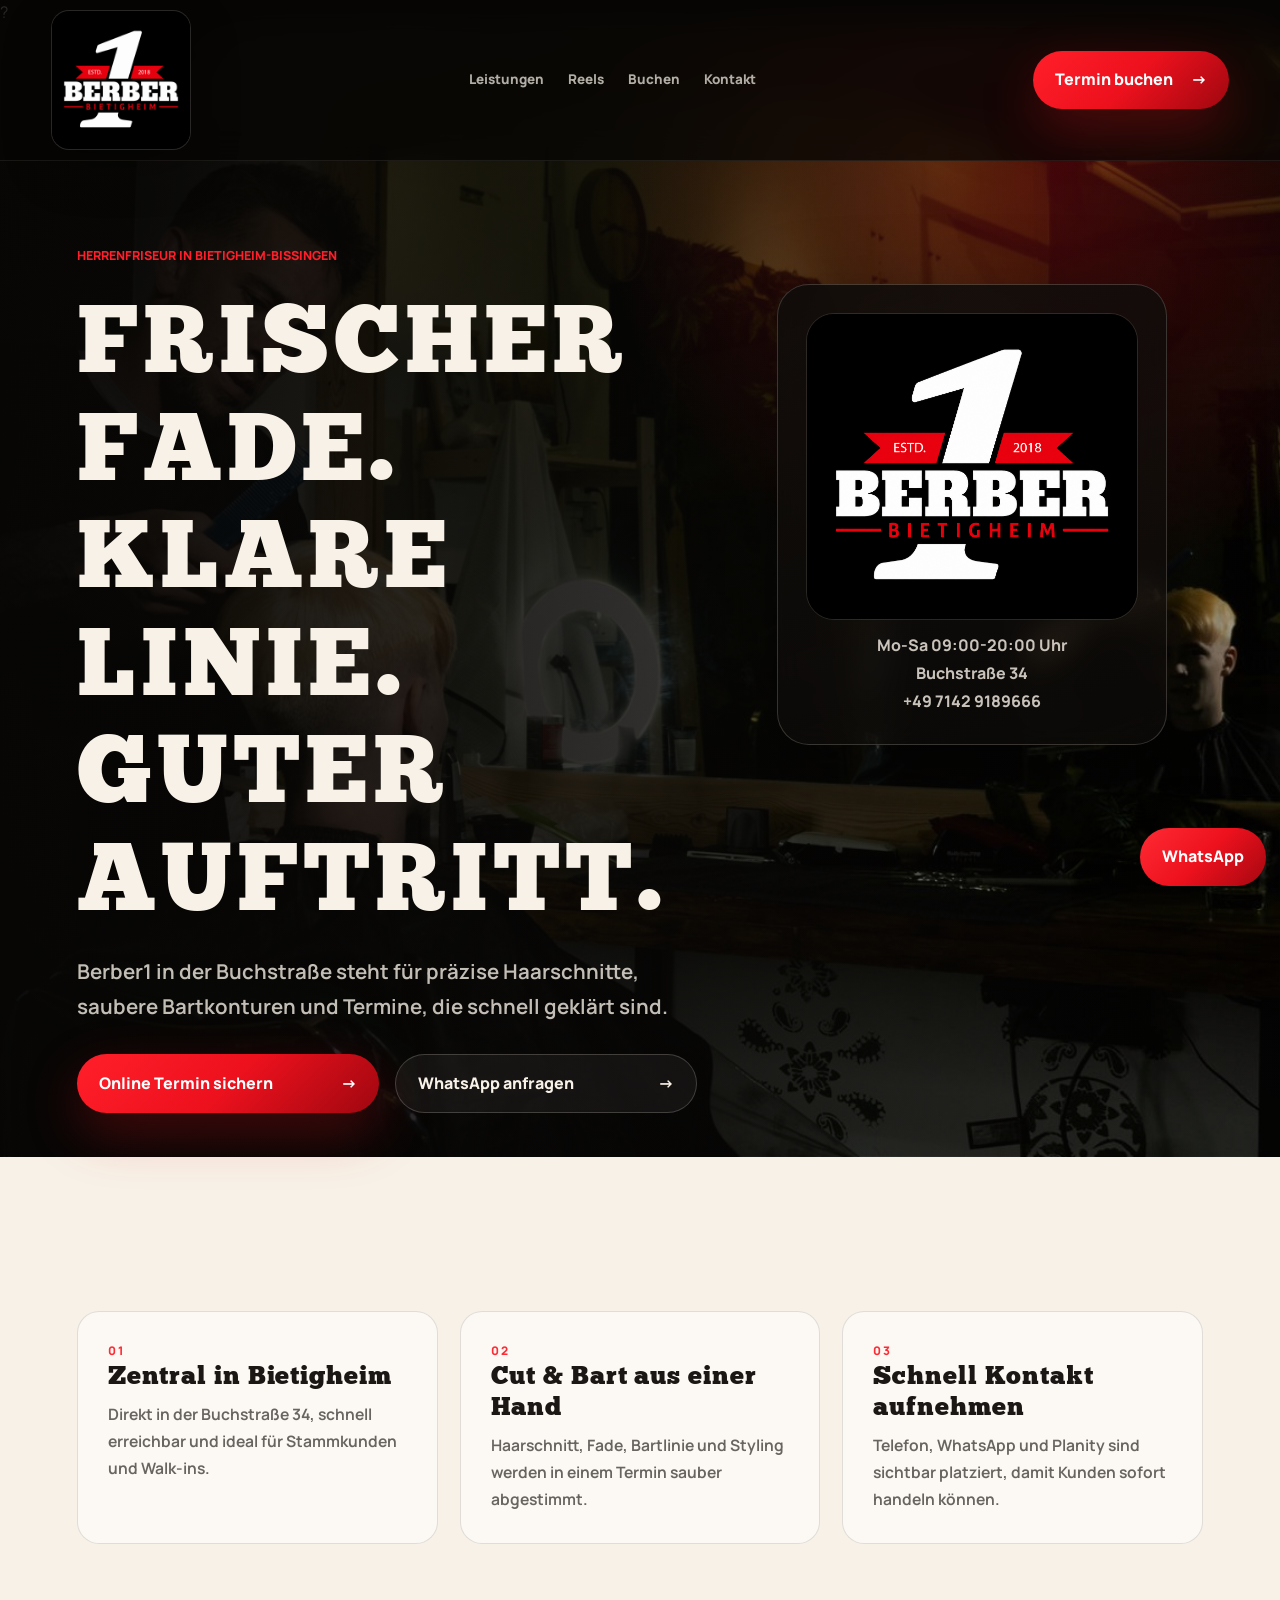
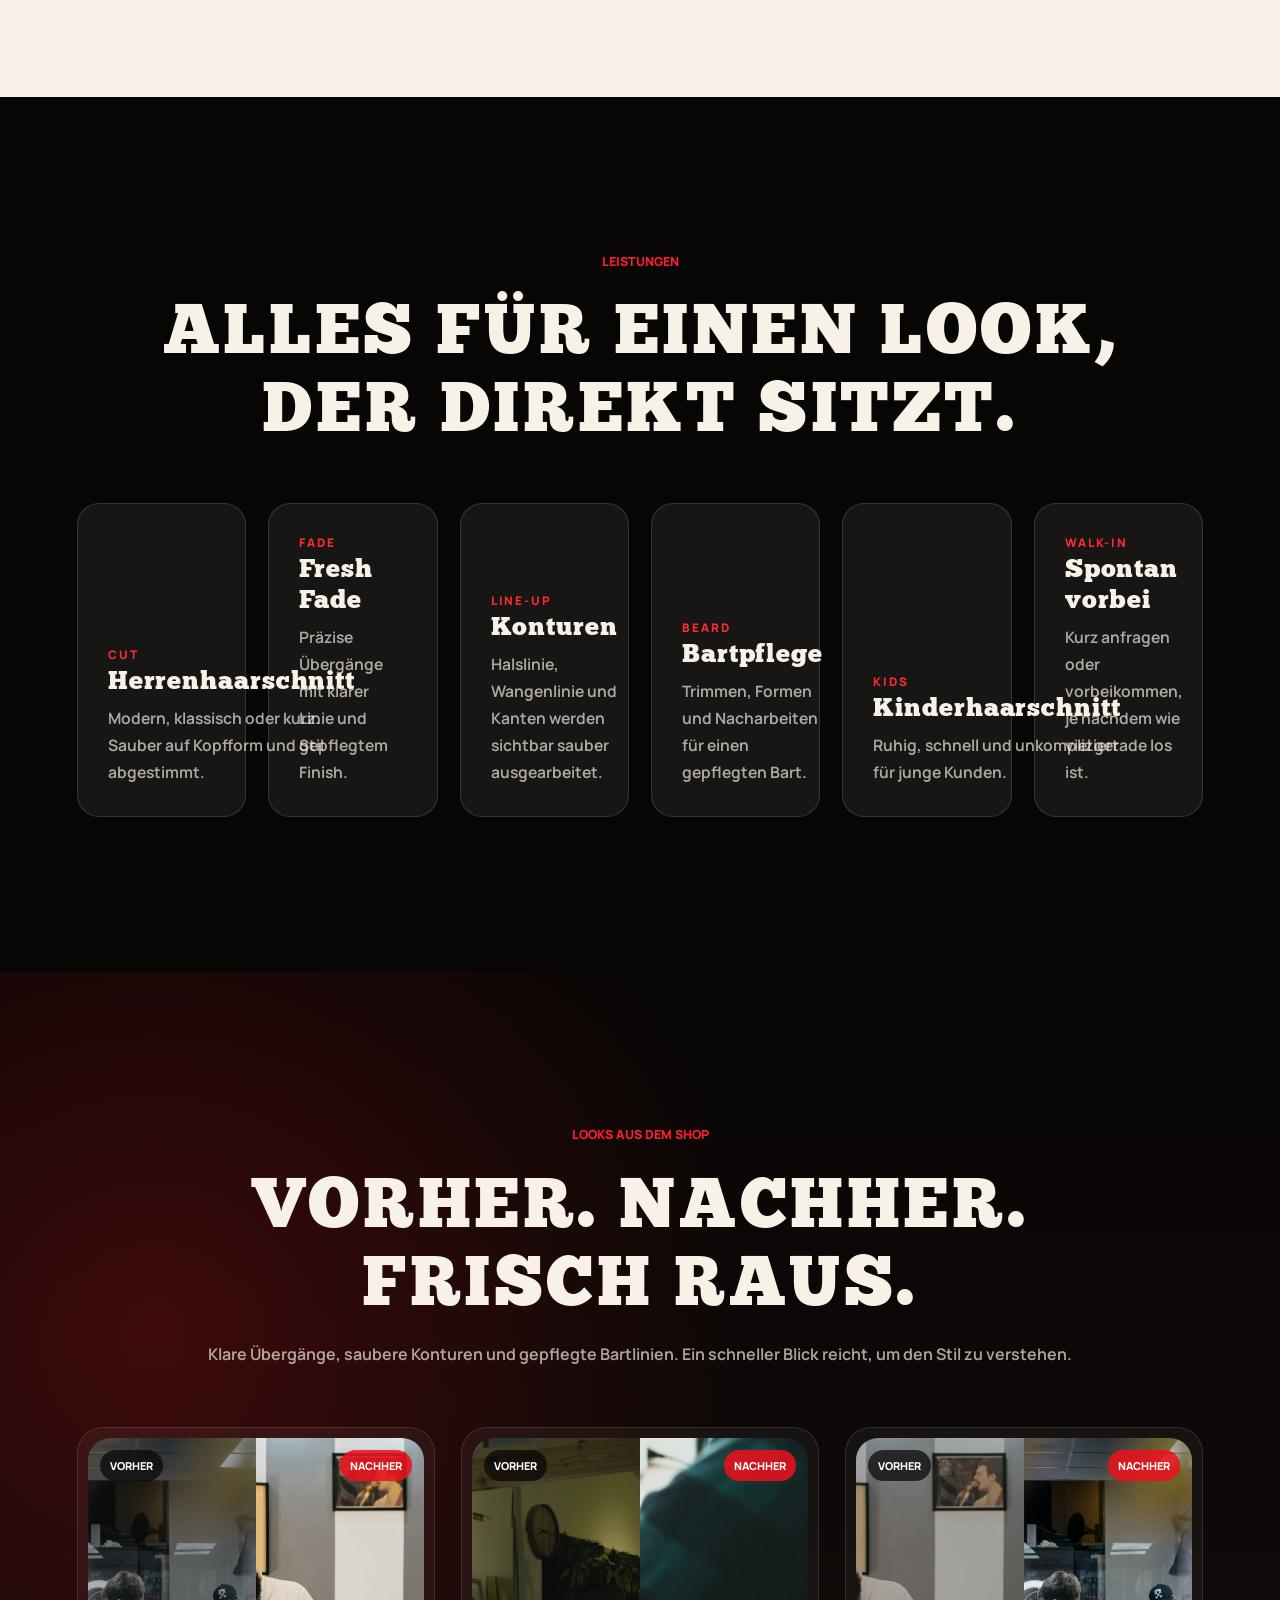
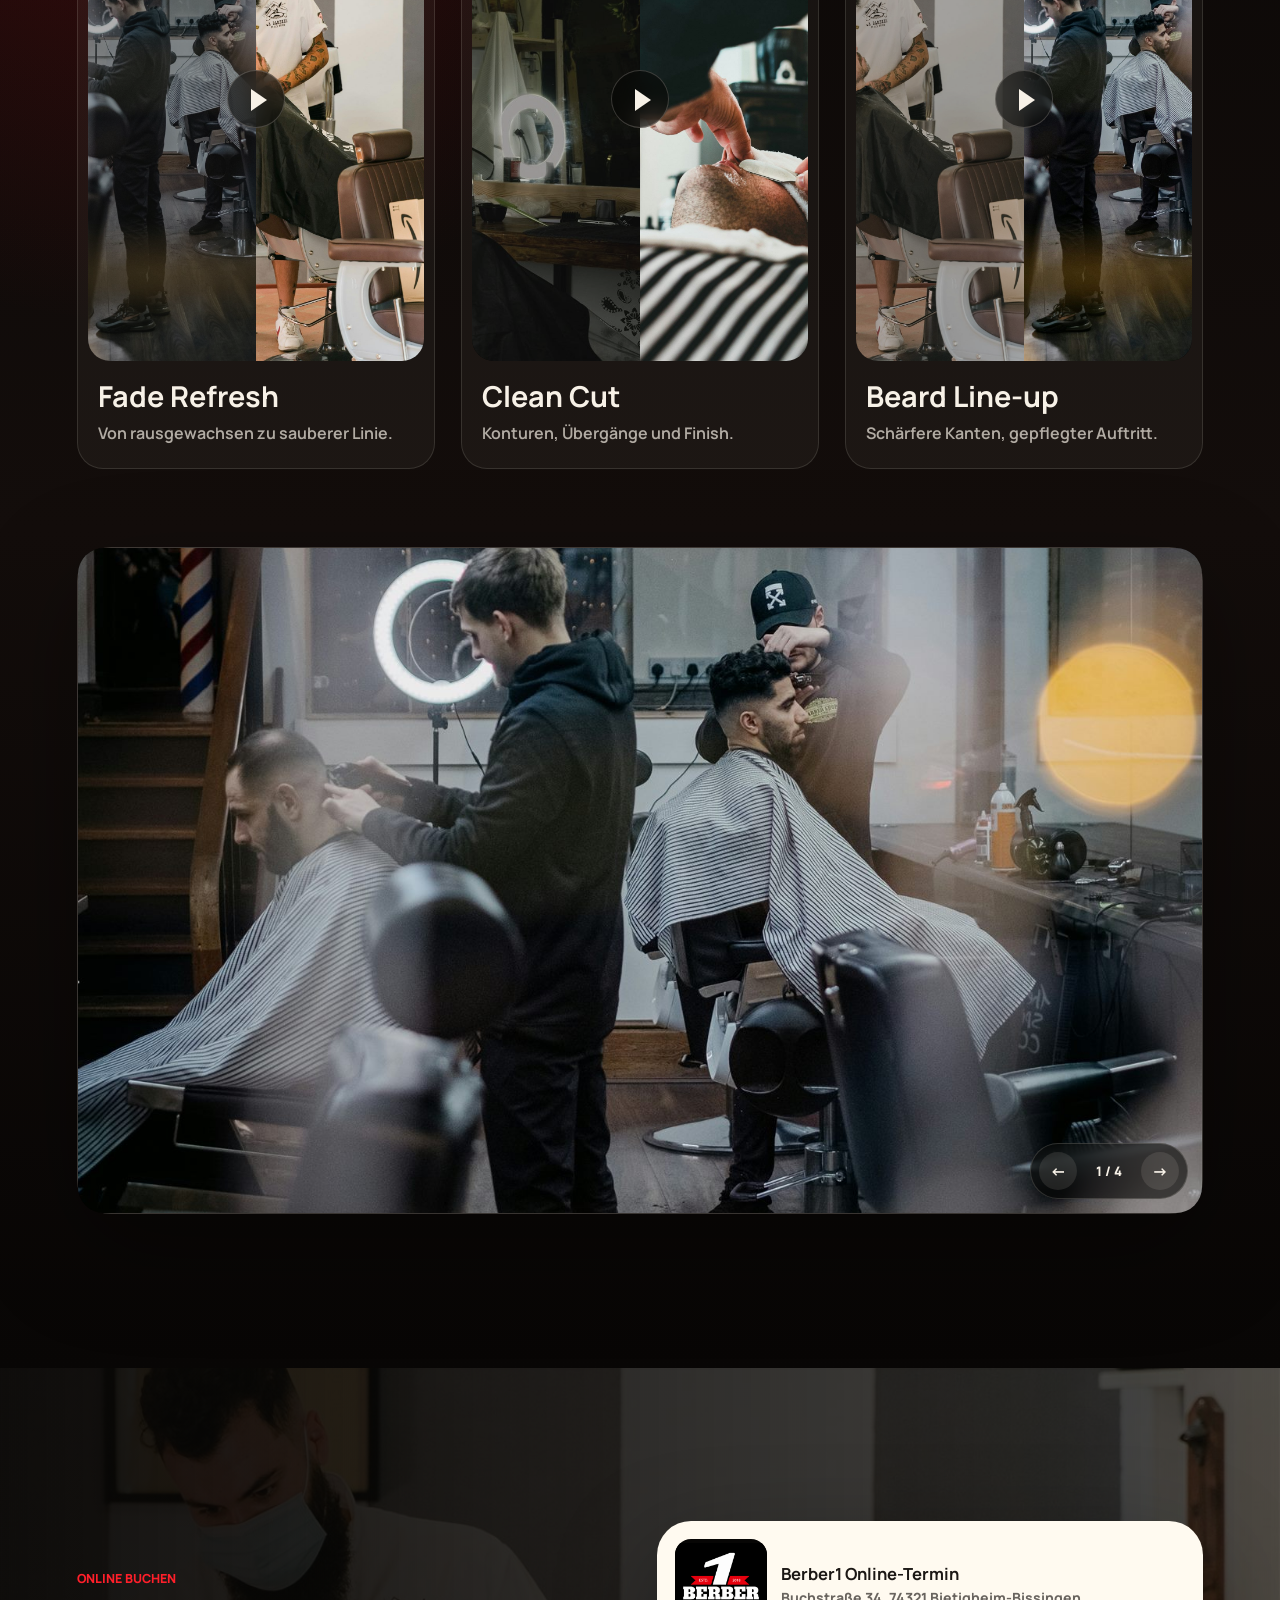
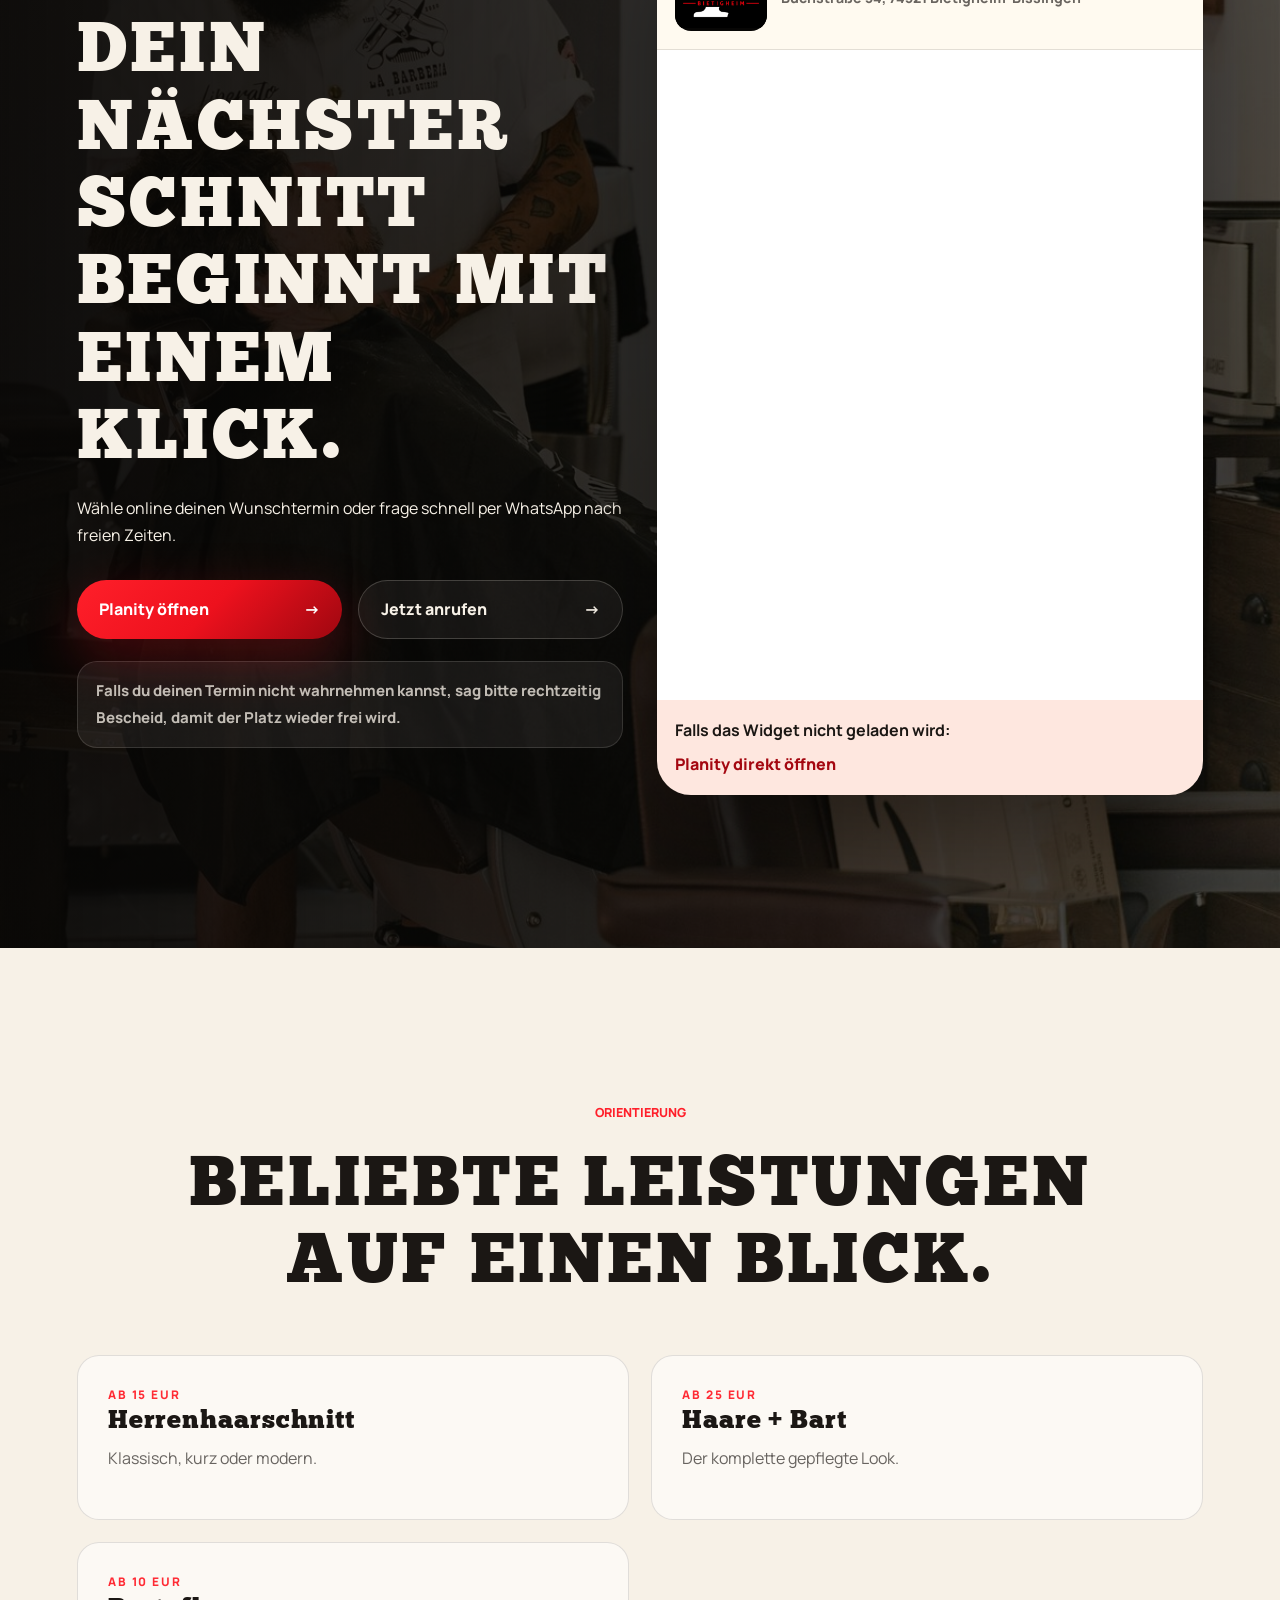
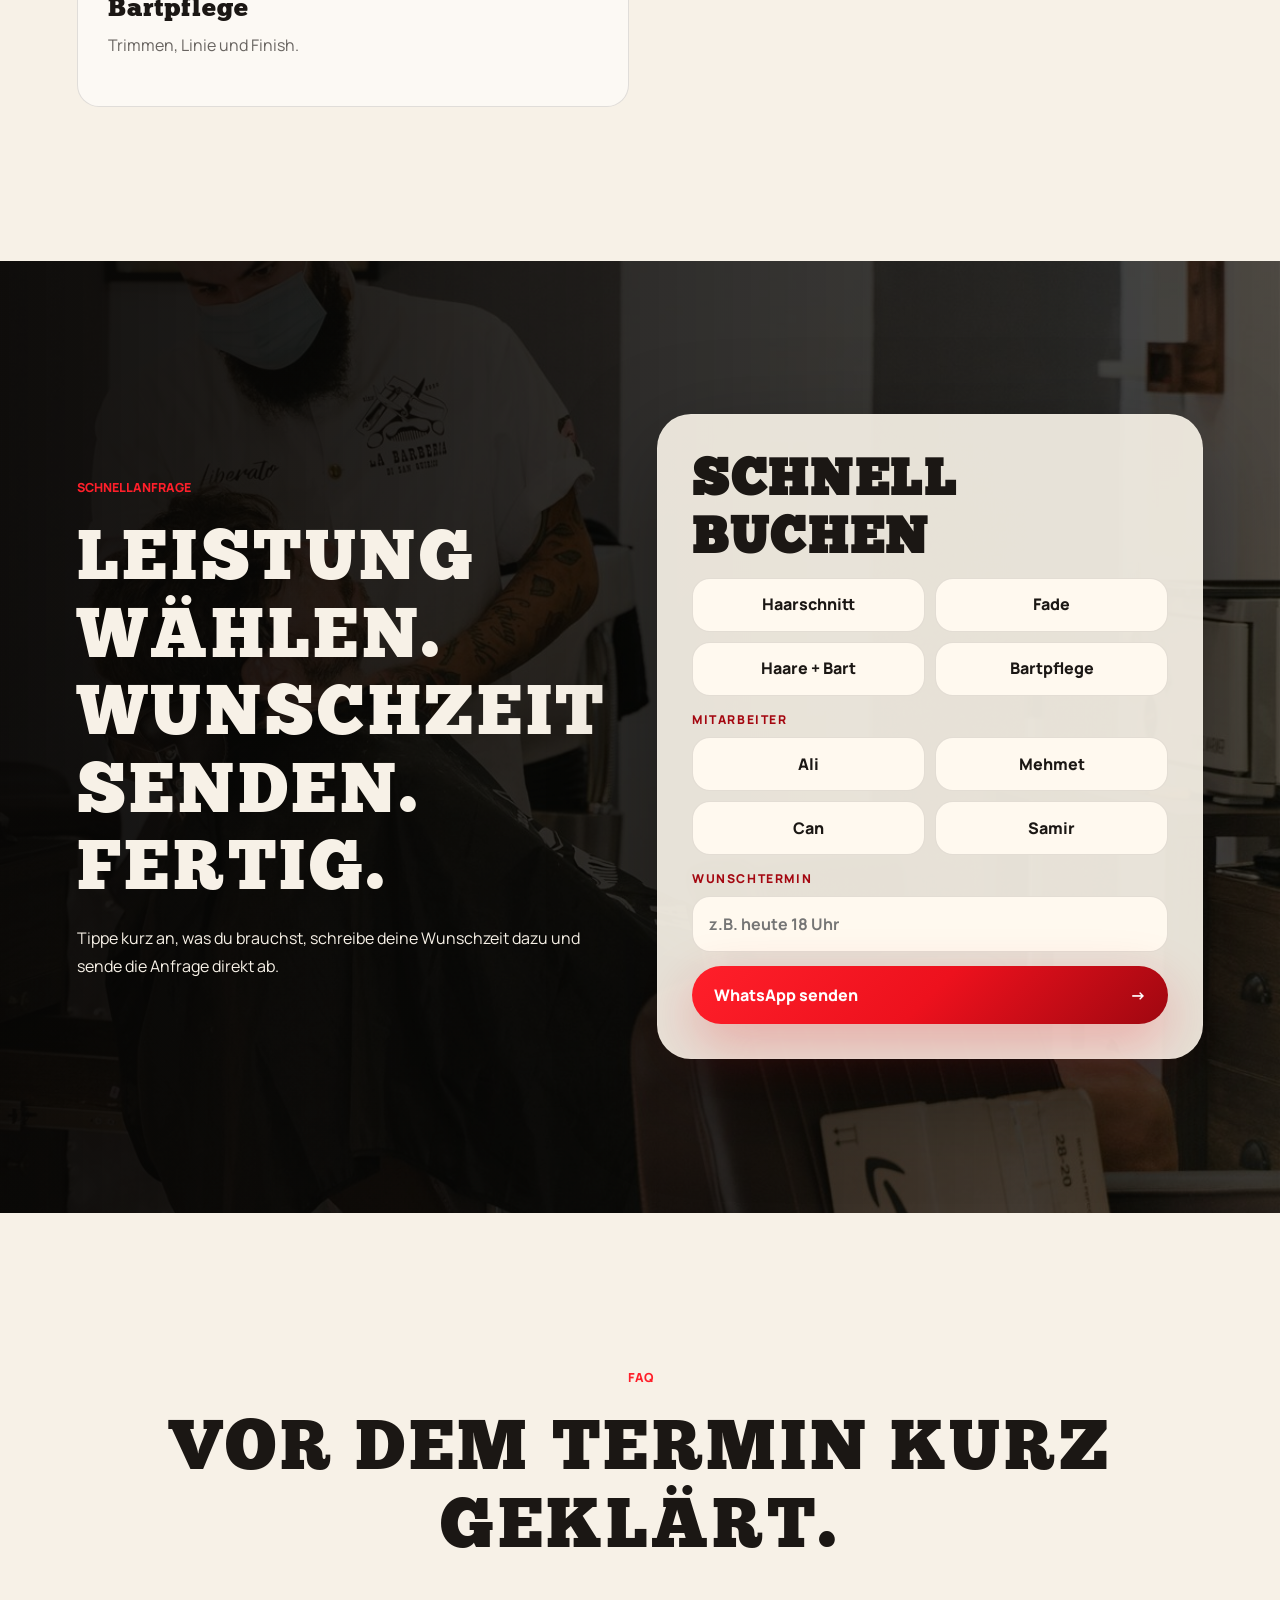
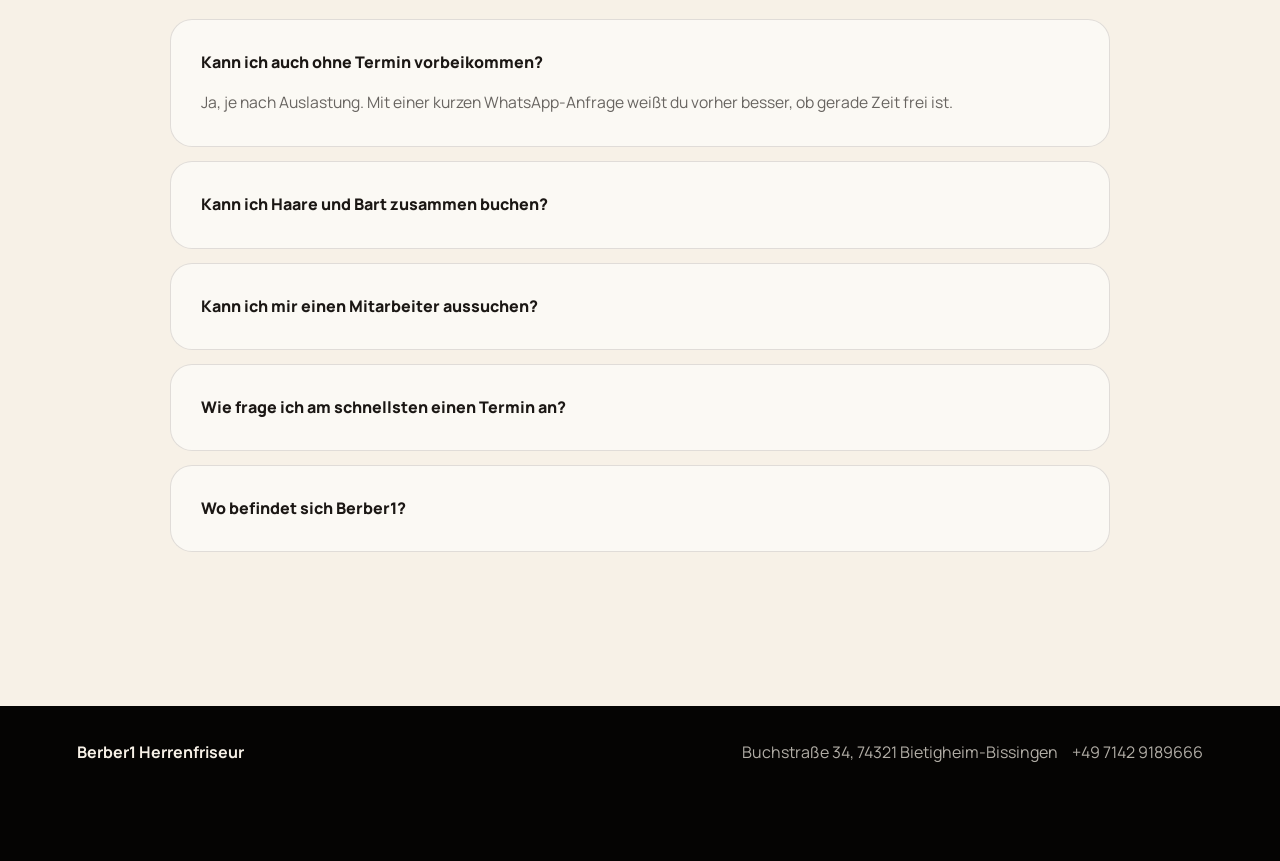
==== commit f8e0bc7f: "Fix Berber1 mobile cache and encoding" ====
--- a/index.html
+++ b/index.html
@@ -1,4 +1,4 @@
-﻿<!doctype html>
+?<!doctype html>
 <html lang="de">
   <head>
     <meta charset="utf-8" />
@@ -8,7 +8,7 @@
     <link rel="preconnect" href="https://fonts.googleapis.com" />
     <link rel="preconnect" href="https://fonts.gstatic.com" crossorigin />
     <link href="https://fonts.googleapis.com/css2?family=Manrope:wght@400;500;650;750;850;900&display=swap" rel="stylesheet" />
-    <link rel="stylesheet" href="concepts.css?v=mobile-polish-2" />
+    <link rel="stylesheet" href="concepts.css?v=mobile-polish-5" />
   </head>
   <body class="v1 layout-one v1-polished">
     <header class="site-header">
@@ -30,8 +30,8 @@
           <p class="eyebrow">Herrenfriseur in Bietigheim-Bissingen</p>
           <h1>Frischer Fade. Klare Linie. Guter Auftritt.</h1>
           <p>
-            Berber1 in der BuchstraÃŸe steht fÃ¼r prÃ¤zise Haarschnitte,
-            saubere Bartkonturen und Termine, die schnell geklÃ¤rt sind.
+            Berber1 in der Buchstraße steht für präzise Haarschnitte,
+            saubere Bartkonturen und Termine, die schnell geklärt sind.
           </p>
           <div class="hero-actions">
             <a class="btn btn-red" href="#planity">Online Termin sichern</a>
@@ -40,29 +40,29 @@
         </div>
         <aside class="logo-card">
           <img src="assets/berber1-logo.png" alt="Berber1 Logo" />
-          <p>Mo-Sa 09:00-20:00 Uhr<br />BuchstraÃŸe 34<br />+49 7142 9189666</p>
+          <p>Mo-Sa 09:00-20:00 Uhr<br />Buchstraße 34<br />+49 7142 9189666</p>
         </aside>
       </section>
 
       <section class="light">
         <div class="trust-grid">
-          <article class="trust-card"><span>01</span><h3>Zentral in Bietigheim</h3><p>Direkt in der BuchstraÃŸe 34, schnell erreichbar und ideal fÃ¼r Stammkunden und Walk-ins.</p></article>
+          <article class="trust-card"><span>01</span><h3>Zentral in Bietigheim</h3><p>Direkt in der Buchstraße 34, schnell erreichbar und ideal für Stammkunden und Walk-ins.</p></article>
           <article class="trust-card"><span>02</span><h3>Cut & Bart aus einer Hand</h3><p>Haarschnitt, Fade, Bartlinie und Styling werden in einem Termin sauber abgestimmt.</p></article>
-          <article class="trust-card"><span>03</span><h3>Schnell Kontakt aufnehmen</h3><p>Telefon, WhatsApp und Planity sind sichtbar platziert, damit Kunden sofort handeln kÃ¶nnen.</p></article>
+          <article class="trust-card"><span>03</span><h3>Schnell Kontakt aufnehmen</h3><p>Telefon, WhatsApp und Planity sind sichtbar platziert, damit Kunden sofort handeln können.</p></article>
         </div>
       </section>
 
       <section id="services">
         <div class="section-heading">
           <p class="section-kicker">Leistungen</p>
-          <h2>Alles fÃ¼r einen Look, der direkt sitzt.</h2>
+          <h2>Alles für einen Look, der direkt sitzt.</h2>
         </div>
         <div class="service-grid">
           <article class="service-card"><span>Cut</span><h3>Herrenhaarschnitt</h3><p>Modern, klassisch oder kurz. Sauber auf Kopfform und Stil abgestimmt.</p></article>
-          <article class="service-card"><span>Fade</span><h3>Fresh Fade</h3><p>PrÃ¤zise ÃœbergÃ¤nge mit klarer Linie und gepflegtem Finish.</p></article>
+          <article class="service-card"><span>Fade</span><h3>Fresh Fade</h3><p>Präzise Übergänge mit klarer Linie und gepflegtem Finish.</p></article>
           <article class="service-card"><span>Line-up</span><h3>Konturen</h3><p>Halslinie, Wangenlinie und Kanten werden sichtbar sauber ausgearbeitet.</p></article>
-          <article class="service-card"><span>Beard</span><h3>Bartpflege</h3><p>Trimmen, Formen und Nacharbeiten fÃ¼r einen gepflegten Bart.</p></article>
-          <article class="service-card"><span>Kids</span><h3>Kinderhaarschnitt</h3><p>Ruhig, schnell und unkompliziert fÃ¼r junge Kunden.</p></article>
+          <article class="service-card"><span>Beard</span><h3>Bartpflege</h3><p>Trimmen, Formen und Nacharbeiten für einen gepflegten Bart.</p></article>
+          <article class="service-card"><span>Kids</span><h3>Kinderhaarschnitt</h3><p>Ruhig, schnell und unkompliziert für junge Kunden.</p></article>
           <article class="service-card"><span>Walk-in</span><h3>Spontan vorbei</h3><p>Kurz anfragen oder vorbeikommen, je nachdem wie viel gerade los ist.</p></article>
         </div>
       </section>
@@ -72,7 +72,7 @@
           <div class="section-heading">
             <p class="section-kicker">Looks aus dem Shop</p>
             <h2>Vorher. Nachher. Frisch raus.</h2>
-            <p>Klare ÃœbergÃ¤nge, saubere Konturen und gepflegte Bartlinien. Ein schneller Blick reicht, um den Stil zu verstehen.</p>
+            <p>Klare Übergänge, saubere Konturen und gepflegte Bartlinien. Ein schneller Blick reicht, um den Stil zu verstehen.</p>
           </div>
 
           <div class="social-layout">
@@ -98,7 +98,7 @@
                   <div class="play-mark" aria-hidden="true"></div>
                 </div>
                 <h3>Clean Cut</h3>
-                <p>Konturen, ÃœbergÃ¤nge und Finish.</p>
+                <p>Konturen, Übergänge und Finish.</p>
               </article>
 
               <article class="reel-card">
@@ -110,14 +110,14 @@
                   <div class="play-mark" aria-hidden="true"></div>
                 </div>
                 <h3>Beard Line-up</h3>
-                <p>SchÃ¤rfere Kanten, gepflegter Auftritt.</p>
+                <p>Schärfere Kanten, gepflegter Auftritt.</p>
               </article>
             </div>
 
             <div class="gallery-card" aria-label="Berber1 Galerie">
               <div class="gallery-slider" data-gallery>
                 <figure class="gallery-slide is-active">
-                  <img src="assets/barber-shop.jpg" alt="Berber1 Shop AtmosphÃ¤re" />
+                  <img src="assets/barber-shop.jpg" alt="Berber1 Shop Atmosphäre" />
                 </figure>
                 <figure class="gallery-slide">
                   <img src="assets/barber-beard.jpg" alt="Bartpflege und Konturen" />
@@ -129,9 +129,9 @@
                   <img src="assets/barber-hero.jpg" alt="Moderner Herrenhaarschnitt" />
                 </figure>
                 <div class="gallery-controls">
-                  <button type="button" data-gallery-prev aria-label="Vorheriges Bild">â†</button>
+                  <button type="button" data-gallery-prev aria-label="Vorheriges Bild">←</button>
                   <span id="galleryCounter">1 / 4</span>
-                  <button type="button" data-gallery-next aria-label="NÃ¤chstes Bild">â†’</button>
+                  <button type="button" data-gallery-next aria-label="Nächstes Bild">→</button>
                 </div>
               </div>
             </div>
@@ -142,10 +142,10 @@
       <section class="booking-section" id="planity">
         <div>
           <p class="section-kicker">Online buchen</p>
-          <h2>Dein nÃ¤chster Schnitt beginnt mit einem Klick.</h2>
-          <p>WÃ¤hle online deinen Wunschtermin oder frage schnell per WhatsApp nach freien Zeiten.</p>
+          <h2>Dein nächster Schnitt beginnt mit einem Klick.</h2>
+          <p>Wähle online deinen Wunschtermin oder frage schnell per WhatsApp nach freien Zeiten.</p>
           <div class="actions">
-            <a class="btn btn-red" href="https://www.planity.com/de-DE/berber1-74321-bietigheim-bissingen" target="_blank" rel="noreferrer">Planity Ã¶ffnen</a>
+            <a class="btn btn-red" href="https://www.planity.com/de-DE/berber1-74321-bietigheim-bissingen" target="_blank" rel="noreferrer">Planity öffnen</a>
             <a class="btn btn-outline" href="tel:+4971429189666">Jetzt anrufen</a>
           </div>
           <p class="booking-note">Falls du deinen Termin nicht wahrnehmen kannst, sag bitte rechtzeitig Bescheid, damit der Platz wieder frei wird.</p>
@@ -153,10 +153,10 @@
         <div class="planity-panel">
           <div class="planity-head">
             <img src="assets/berber1-logo.png" alt="Berber1 Logo" />
-            <div><strong>Berber1 Online-Termin</strong><span>BuchstraÃŸe 34, 74321 Bietigheim-Bissingen</span></div>
+            <div><strong>Berber1 Online-Termin</strong><span>Buchstraße 34, 74321 Bietigheim-Bissingen</span></div>
           </div>
           <iframe src="https://www.planity.com/de-DE/berber1-74321-bietigheim-bissingen" title="Berber1 Planity Online-Buchung" loading="lazy"></iframe>
-          <div class="planity-fallback"><strong>Falls das Widget nicht geladen wird:</strong><a href="https://www.planity.com/de-DE/berber1-74321-bietigheim-bissingen" target="_blank" rel="noreferrer">Planity direkt Ã¶ffnen</a></div>
+          <div class="planity-fallback"><strong>Falls das Widget nicht geladen wird:</strong><a href="https://www.planity.com/de-DE/berber1-74321-bietigheim-bissingen" target="_blank" rel="noreferrer">Planity direkt öffnen</a></div>
         </div>
       </section>
 
@@ -175,7 +175,7 @@
       <section id="kontakt" class="booking-section">
         <div>
           <p class="section-kicker">Schnellanfrage</p>
-          <h2>Leistung wÃ¤hlen. Wunschzeit senden. Fertig.</h2>
+          <h2>Leistung wählen. Wunschzeit senden. Fertig.</h2>
           <p>Tippe kurz an, was du brauchst, schreibe deine Wunschzeit dazu und sende die Anfrage direkt ab.</p>
         </div>
         <div class="quick-book">
@@ -203,22 +203,22 @@
       <section class="light">
         <div class="section-heading">
           <p class="section-kicker">FAQ</p>
-          <h2>Vor dem Termin kurz geklÃ¤rt.</h2>
+          <h2>Vor dem Termin kurz geklärt.</h2>
         </div>
         <div class="faq-list">
-          <details open><summary>Kann ich auch ohne Termin vorbeikommen?</summary><p>Ja, je nach Auslastung. Mit einer kurzen WhatsApp-Anfrage weiÃŸt du vorher besser, ob gerade Zeit frei ist.</p></details>
-          <details><summary>Kann ich Haare und Bart zusammen buchen?</summary><p>Ja, Haare + Bart ist ideal, wenn Schnitt, ÃœbergÃ¤nge und Konturen in einem Termin sauber abgestimmt werden sollen.</p></details>
-          <details><summary>Kann ich mir einen Mitarbeiter aussuchen?</summary><p>Ja, im WhatsApp-Widget kannst du einen Wunschmitarbeiter auswÃ¤hlen. Wenn er frei ist, wird der Termin entsprechend geplant.</p></details>
-          <details><summary>Wie frage ich am schnellsten einen Termin an?</summary><p>Unten rechts auf WhatsApp tippen, Leistung, Mitarbeiter und Wunschzeit auswÃ¤hlen und die vorbereitete Nachricht senden.</p></details>
-          <details><summary>Wo befindet sich Berber1?</summary><p>BuchstraÃŸe 34, 74321 Bietigheim-Bissingen. GeÃ¶ffnet ist Montag bis Samstag von 09:00 bis 20:00 Uhr.</p></details>
+          <details open><summary>Kann ich auch ohne Termin vorbeikommen?</summary><p>Ja, je nach Auslastung. Mit einer kurzen WhatsApp-Anfrage weißt du vorher besser, ob gerade Zeit frei ist.</p></details>
+          <details><summary>Kann ich Haare und Bart zusammen buchen?</summary><p>Ja, Haare + Bart ist ideal, wenn Schnitt, Übergänge und Konturen in einem Termin sauber abgestimmt werden sollen.</p></details>
+          <details><summary>Kann ich mir einen Mitarbeiter aussuchen?</summary><p>Ja, im WhatsApp-Widget kannst du einen Wunschmitarbeiter auswählen. Wenn er frei ist, wird der Termin entsprechend geplant.</p></details>
+          <details><summary>Wie frage ich am schnellsten einen Termin an?</summary><p>Unten rechts auf WhatsApp tippen, Leistung, Mitarbeiter und Wunschzeit auswählen und die vorbereitete Nachricht senden.</p></details>
+          <details><summary>Wo befindet sich Berber1?</summary><p>Buchstraße 34, 74321 Bietigheim-Bissingen. Geöffnet ist Montag bis Samstag von 09:00 bis 20:00 Uhr.</p></details>
         </div>
       </section>
     </main>
 
     <aside class="whatsapp-panel" id="whatsapp-widget" aria-hidden="true">
-      <button class="widget-close" type="button" aria-label="WhatsApp Anfrage schlieÃŸen" data-close-widget>x</button>
+      <button class="widget-close" type="button" aria-label="WhatsApp Anfrage schließen" data-close-widget>x</button>
       <p class="section-kicker">WhatsApp-Anfrage</p>
-      <strong>Was mÃ¶chtest du buchen?</strong>
+      <strong>Was möchtest du buchen?</strong>
       <div class="widget-group">
         <span>Leistung</span>
         <div class="widget-options">
@@ -229,7 +229,7 @@
         </div>
       </div>
       <div class="widget-group">
-        <span>Bei wem mÃ¶chtest du den Termin?</span>
+        <span>Bei wem möchtest du den Termin?</span>
         <div class="widget-options">
           <button type="button" data-widget-staff="Ali">Ali</button>
           <button type="button" data-widget-staff="Mehmet">Mehmet</button>
@@ -250,8 +250,10 @@
       <a class="btn btn-red" id="widgetWhatsapp" href="https://wa.me/4971429189666?text=Hallo%20Berber1%2C%20ich%20m%C3%B6chte%20einen%20Termin%20anfragen">Anfrage senden</a>
     </aside>
     <button class="floating-whatsapp" type="button" data-open-widget>WhatsApp</button>
-    <footer><strong>Berber1 Herrenfriseur</strong><div><span>BuchstraÃŸe 34, 74321 Bietigheim-Bissingen</span><a href="tel:+4971429189666">+49 7142 9189666</a></div></footer>
+    <footer><strong>Berber1 Herrenfriseur</strong><div><span>Buchstraße 34, 74321 Bietigheim-Bissingen</span><a href="tel:+4971429189666">+49 7142 9189666</a></div></footer>
     <script src="script.js"></script>
   </body>
 </html>
 
+
+
--- a/concepts.css
+++ b/concepts.css
@@ -1385,11 +1385,12 @@
   .header-cta {
     position: absolute;
     top: 50%;
-    right: 14px;
+    right: auto;
+    left: clamp(178px, calc(100vw - 138px), 248px);
     transform: translateY(-50%);
     flex: 0 1 auto;
-    width: auto;
-    max-width: 128px;
+    width: 124px;
+    max-width: 124px;
     min-width: 0;
     min-height: 48px;
     gap: 10px;
@@ -1618,9 +1619,9 @@
 
   .floating-whatsapp {
     right: auto;
-    left: 12px;
+    left: clamp(176px, calc(100vw - 144px), 246px);
     bottom: max(12px, env(safe-area-inset-bottom));
-    width: auto;
+    width: 132px;
     min-width: 132px;
     min-height: 56px;
     padding-inline: 20px;
@@ -1628,7 +1629,7 @@
 
   @supports (width: 100dvw) {
     .floating-whatsapp {
-      left: max(12px, calc(100dvw - 144px));
+      left: clamp(176px, calc(100dvw - 144px), 246px);
     }
   }
 
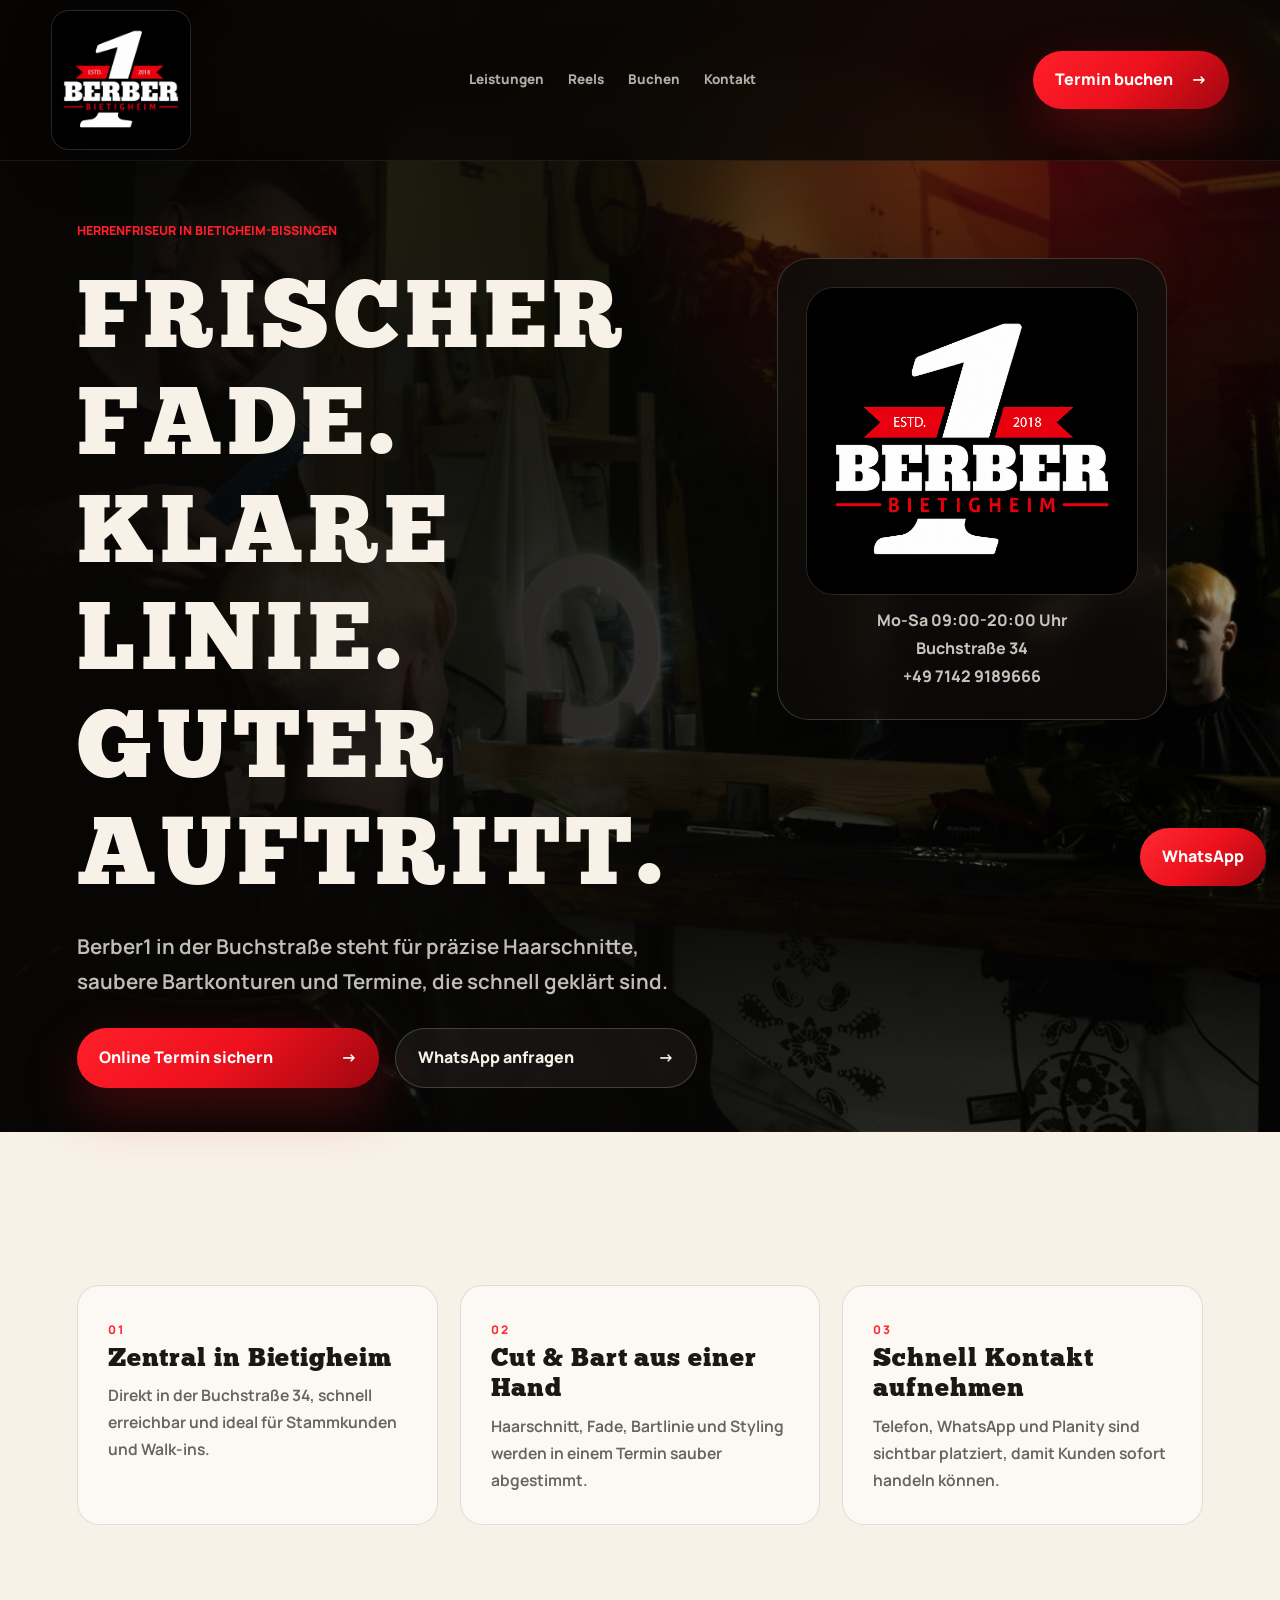
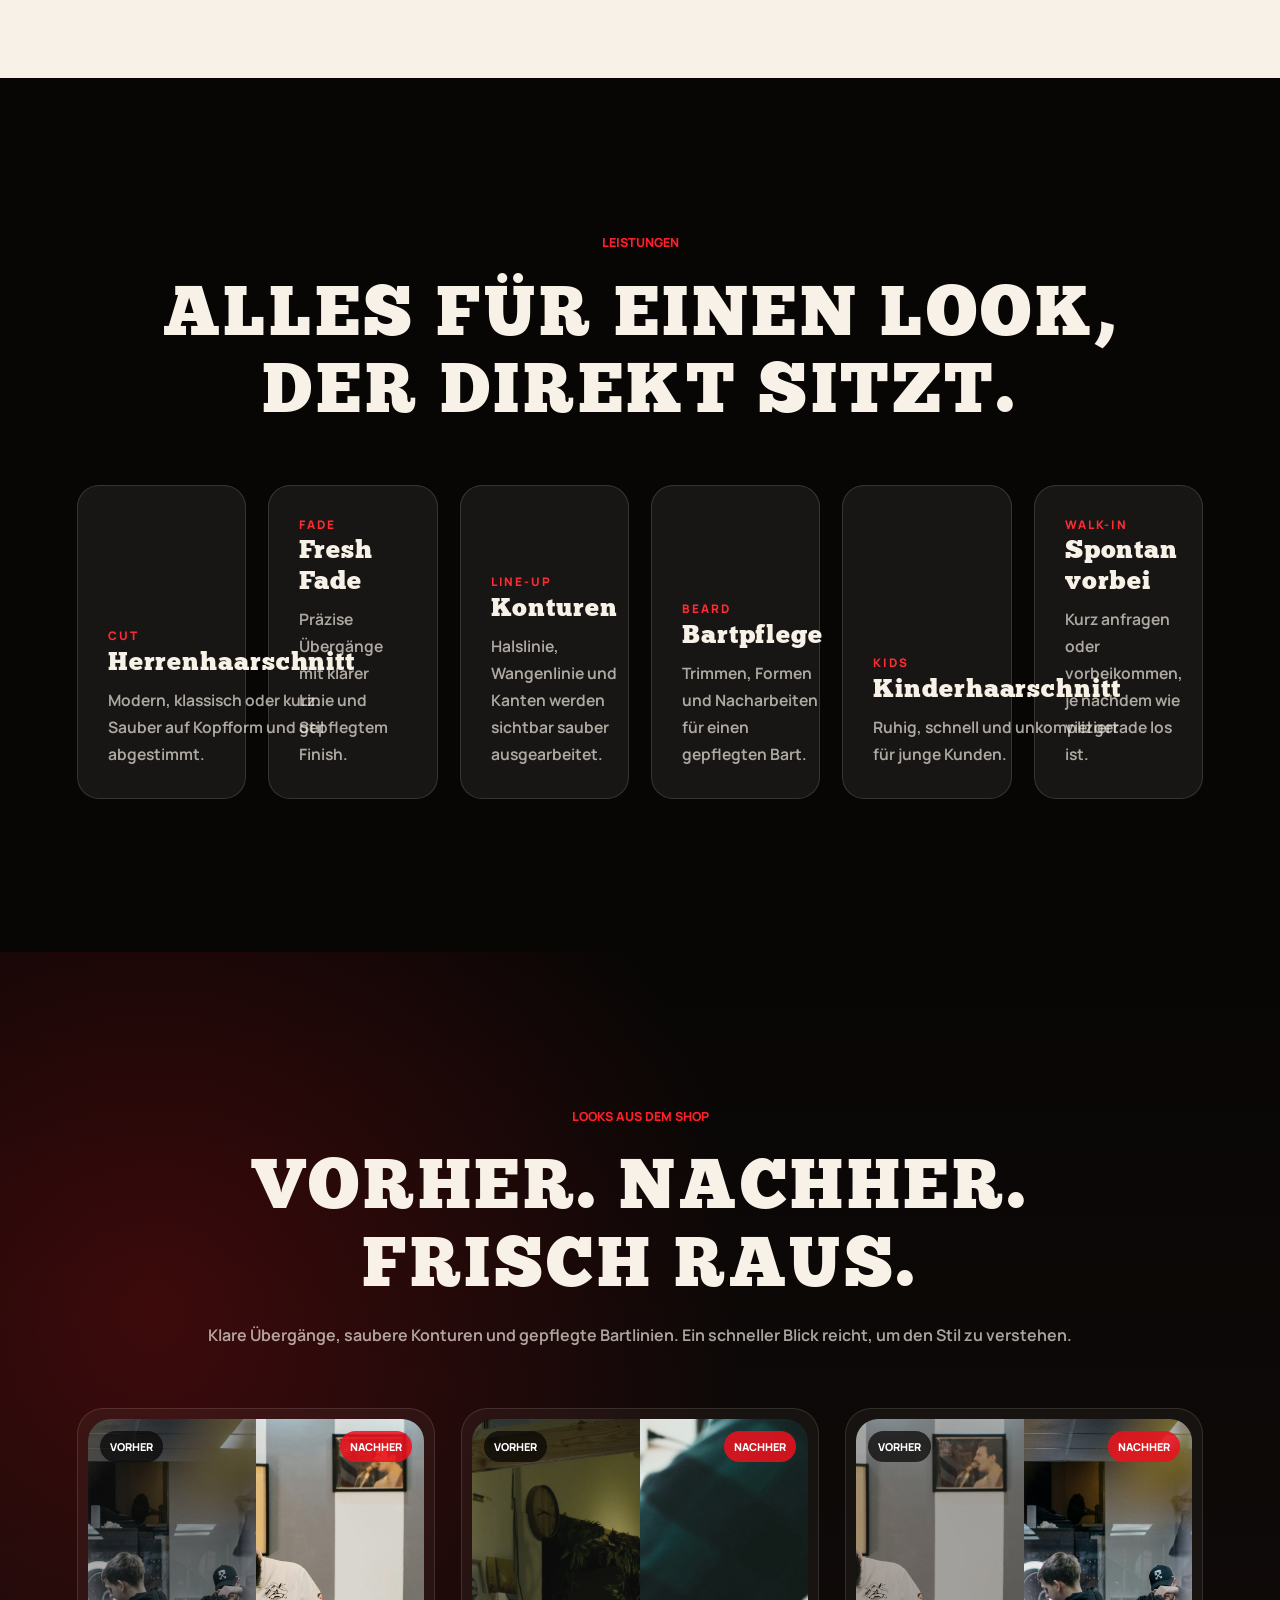
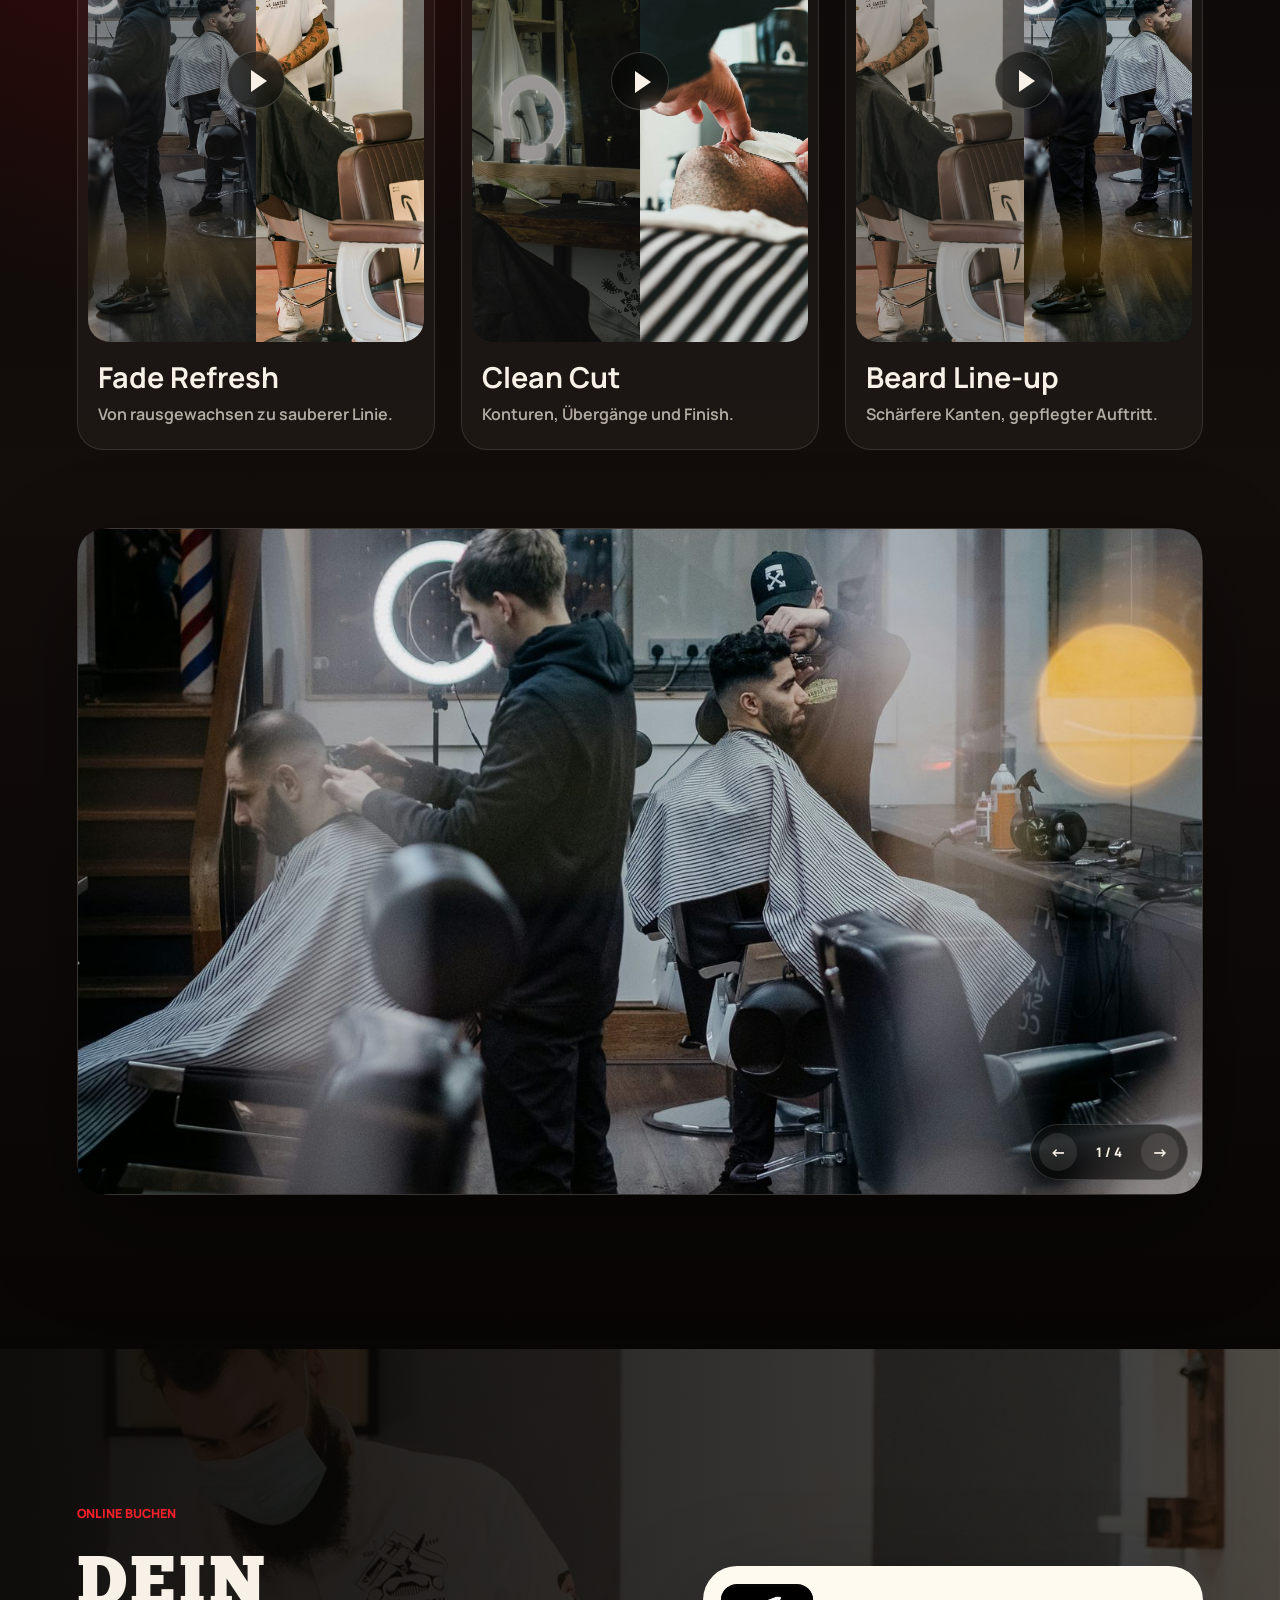
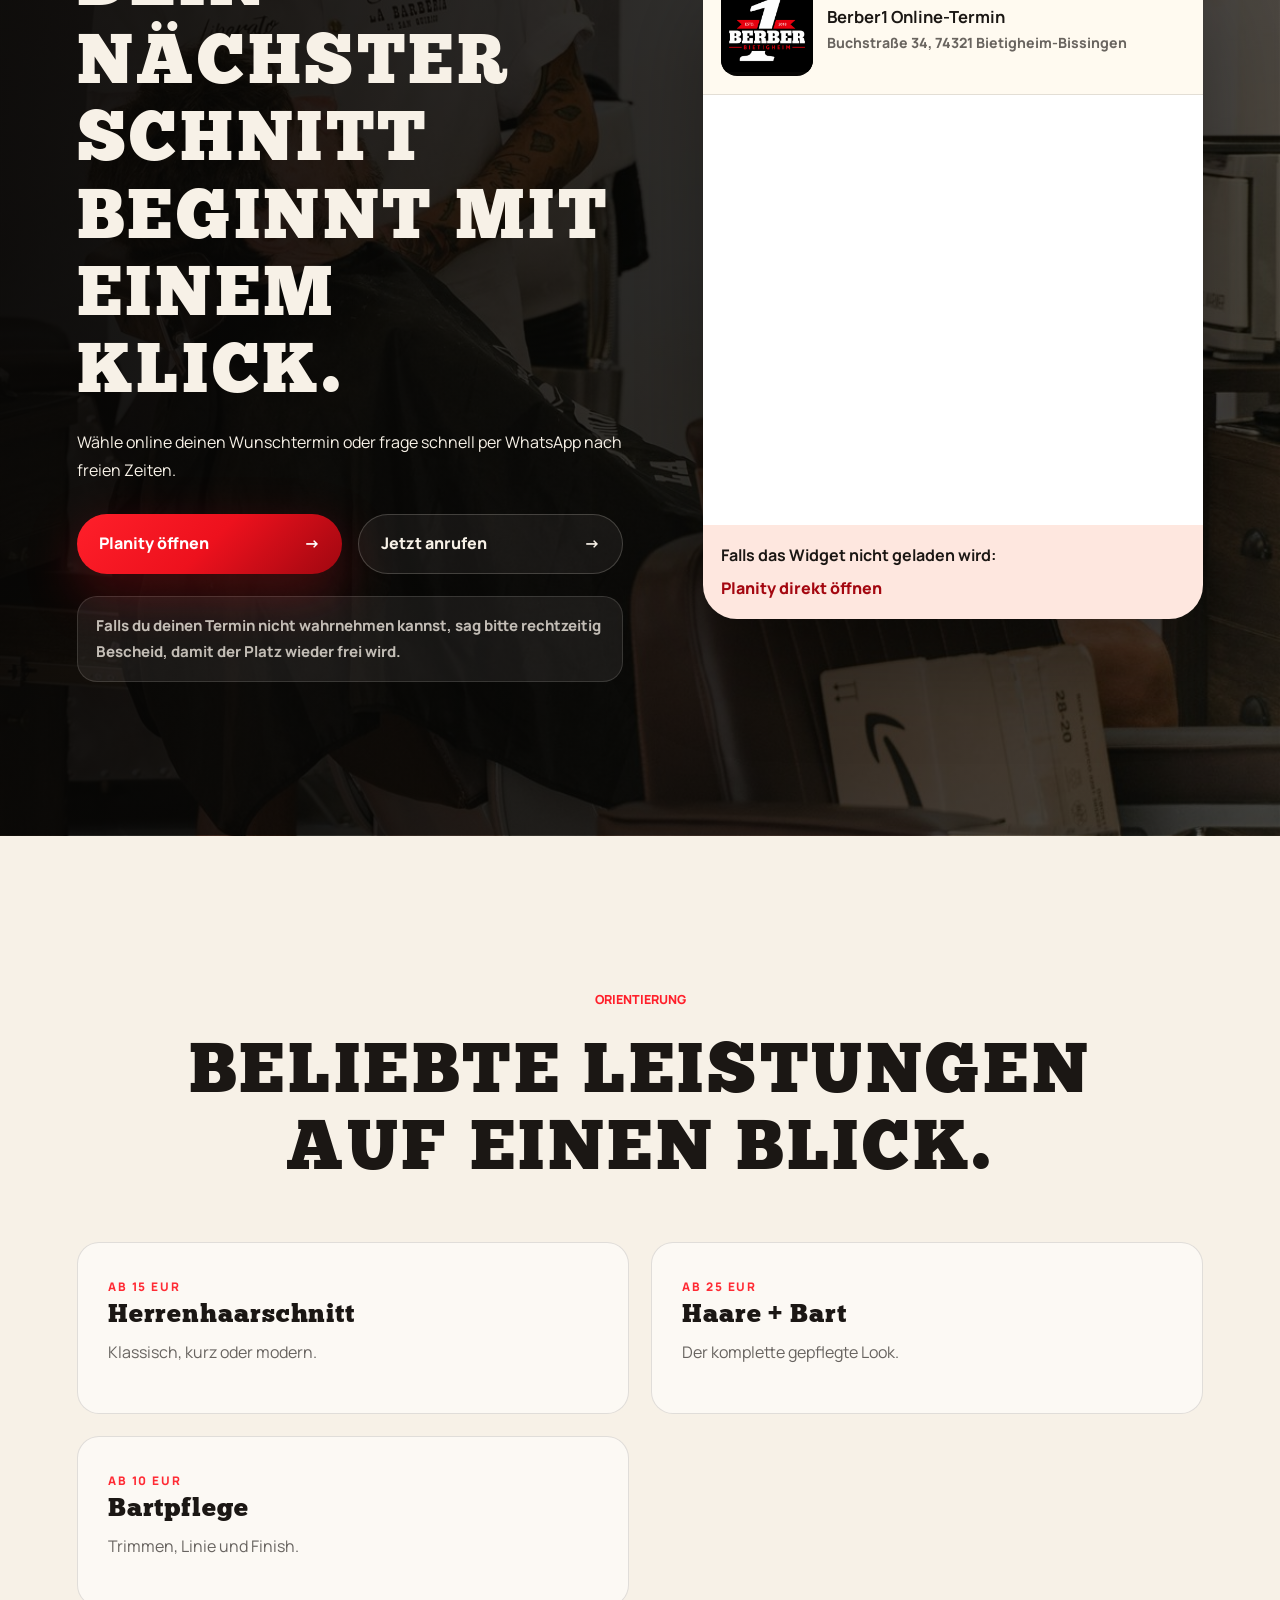
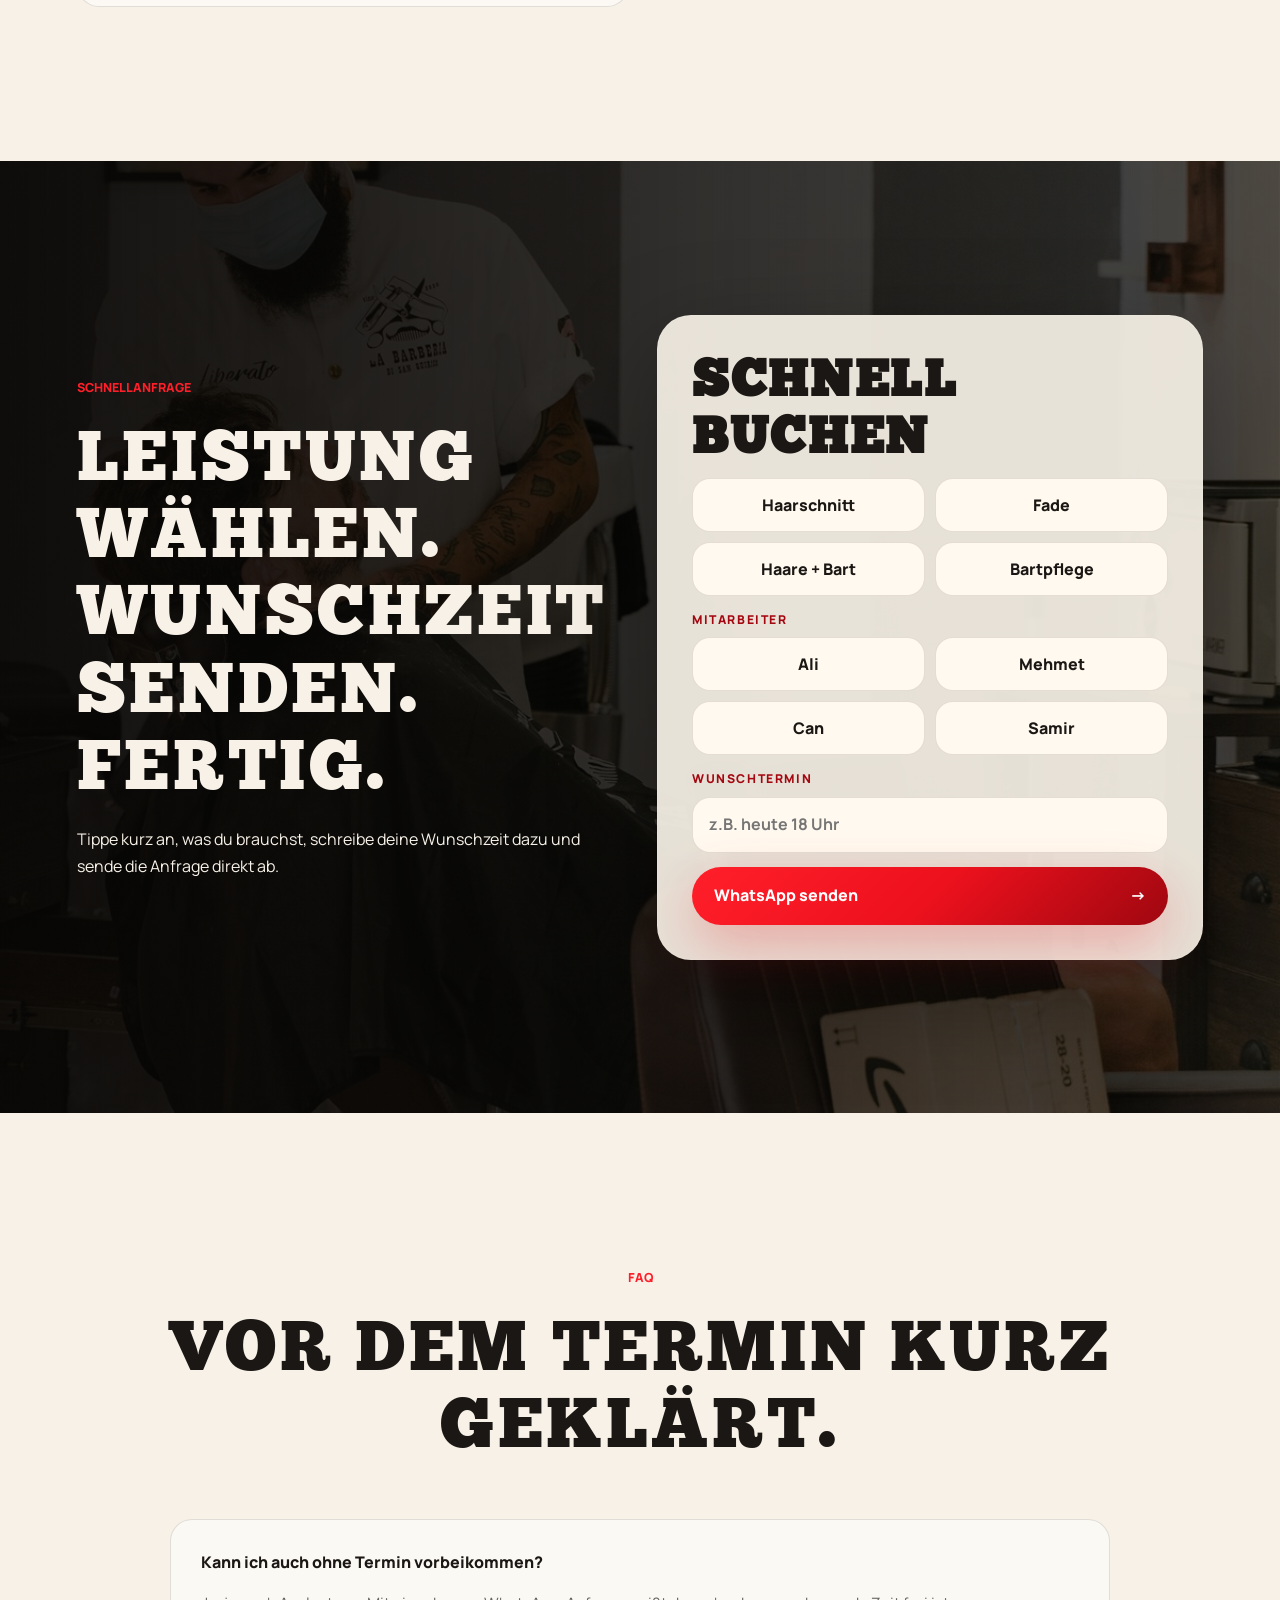
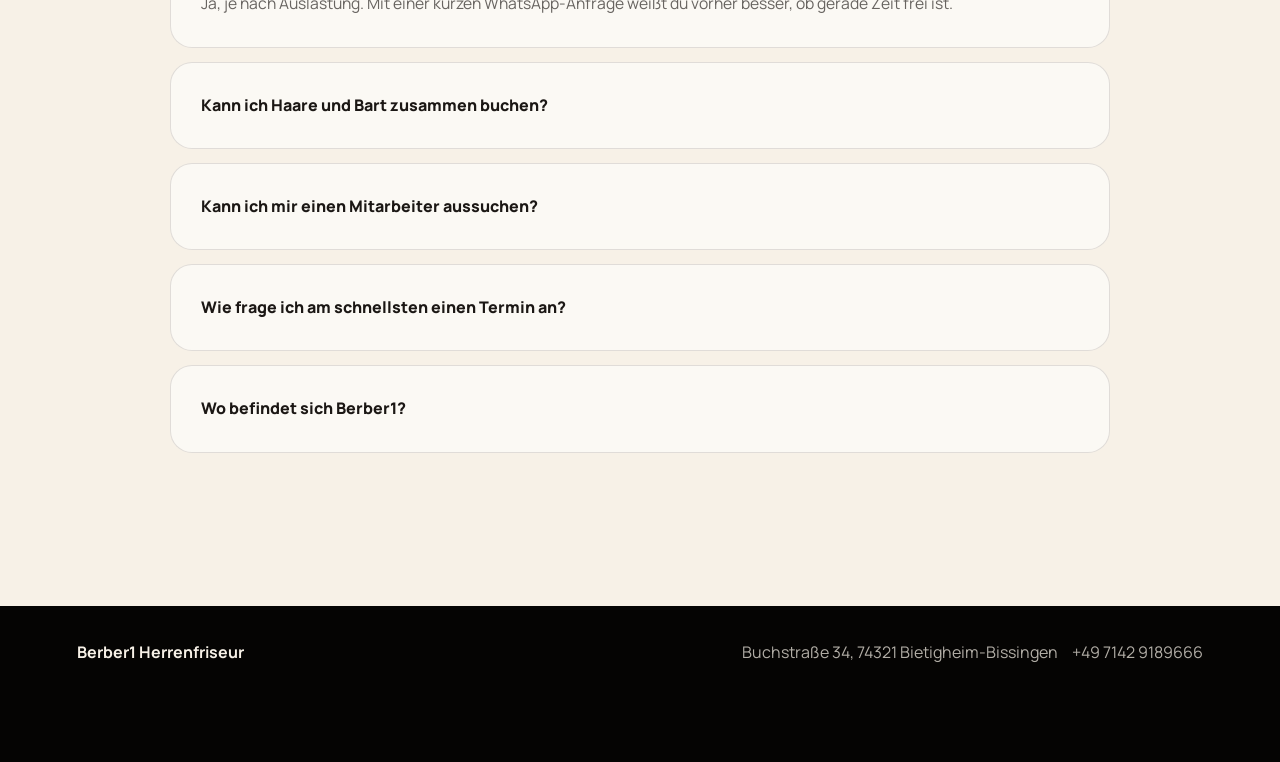
==== commit b5ef7a4b: "Compact Planity and add mobile section menu" ====
--- a/index.html
+++ b/index.html
@@ -1,4 +1,4 @@
-?<!doctype html>
+<!doctype html>
 <html lang="de">
   <head>
     <meta charset="utf-8" />
@@ -8,13 +8,14 @@
     <link rel="preconnect" href="https://fonts.googleapis.com" />
     <link rel="preconnect" href="https://fonts.gstatic.com" crossorigin />
     <link href="https://fonts.googleapis.com/css2?family=Manrope:wght@400;500;650;750;850;900&display=swap" rel="stylesheet" />
-    <link rel="stylesheet" href="concepts.css?v=mobile-polish-5" />
+    <link rel="stylesheet" href="concepts.css?v=compact-planity-menu-2" />
   </head>
   <body class="v1 layout-one v1-polished">
     <header class="site-header">
       <a class="brand" href="#top">
         <img src="assets/berber1-logo.png" alt="Berber1 Bietigheim Logo" />
       </a>
+      <button class="mobile-section-toggle" type="button" aria-expanded="false" aria-controls="mobile-section-menu">Menü</button>
       <nav aria-label="Navigation">
         <a href="#services">Leistungen</a>
         <a href="#reels">Reels</a>
@@ -22,6 +23,13 @@
         <a href="#kontakt">Kontakt</a>
       </nav>
       <a class="header-cta" href="#planity">Termin buchen</a>
+      <div class="mobile-section-menu" id="mobile-section-menu" aria-label="Schnellnavigation">
+        <a href="#top">Start</a>
+        <a href="#services">Leistungen</a>
+        <a href="#reels">Reels</a>
+        <a href="#planity">Buchen</a>
+        <a href="#kontakt">Kontakt</a>
+      </div>
     </header>
 
     <main id="top">
@@ -251,7 +259,7 @@
     </aside>
     <button class="floating-whatsapp" type="button" data-open-widget>WhatsApp</button>
     <footer><strong>Berber1 Herrenfriseur</strong><div><span>Buchstraße 34, 74321 Bietigheim-Bissingen</span><a href="tel:+4971429189666">+49 7142 9189666</a></div></footer>
-    <script src="script.js"></script>
+    <script src="script.js?v=compact-planity-menu-2"></script>
   </body>
 </html>
 
--- a/concepts.css
+++ b/concepts.css
@@ -101,6 +101,11 @@
   font-weight: 850;
 }
 
+.mobile-section-toggle,
+.mobile-section-menu {
+  display: none;
+}
+
 .btn,
 .header-cta {
   display: inline-flex;
@@ -115,7 +120,7 @@
 
 .btn::after,
 .header-cta::after {
-  content: "->";
+  content: "\2192";
 }
 
 .btn-red,
@@ -460,6 +465,8 @@
 
 .planity-panel {
   overflow: hidden;
+  justify-self: end;
+  width: min(500px, 100%);
   border-radius: 34px;
   background: var(--paper);
   box-shadow: var(--shadow);
@@ -497,7 +504,8 @@
 .planity-panel iframe {
   display: block;
   width: 100%;
-  min-height: 650px;
+  min-height: 430px;
+  max-height: 430px;
   border: 0;
   background: #fff;
 }
@@ -1355,17 +1363,16 @@
 
   .site-header,
   .layout-one .site-header {
-    inset: 0 auto auto 0;
-    display: grid;
-    grid-template-columns: auto auto;
+    inset: 0 0 auto 0;
+    display: flex;
     align-items: center;
-    justify-content: space-between;
-    gap: 10px;
-    width: 100dvw;
+    justify-content: flex-start;
+    gap: 8px;
+    width: auto;
     max-width: 100vw;
     min-height: 86px;
     padding: 9px 14px;
-    overflow: hidden;
+    overflow: visible;
   }
 
   .brand {
@@ -1373,51 +1380,88 @@
   }
 
   .brand img {
-    width: 76px;
+    width: 70px;
     border-radius: 14px;
   }
 
   .layout-one .brand img {
-    width: 76px;
+    width: 70px;
     border-radius: 14px;
   }
 
-  .header-cta {
+  .mobile-section-toggle {
     position: absolute;
     top: 50%;
-    right: auto;
-    left: clamp(178px, calc(100vw - 138px), 248px);
+    left: 104px;
+    z-index: 35;
     transform: translateY(-50%);
-    flex: 0 1 auto;
-    width: 124px;
-    max-width: 124px;
-    min-width: 0;
-    min-height: 48px;
-    gap: 10px;
-    padding: 12px 14px;
-    overflow: hidden;
-    color: transparent;
-    font-size: 0;
-    line-height: 1;
-    white-space: nowrap;
-  }
-
-  .header-cta::before {
-    content: "Buchen";
+    display: inline-flex;
+    align-items: center;
+    justify-content: center;
+    min-width: 74px;
+    min-height: 46px;
+    border: 1px solid rgba(247, 241, 231, 0.16);
+    border-radius: 999px;
+    color: var(--cream);
+    background: rgba(247, 241, 231, 0.07);
+    font: inherit;
+    font-size: 0.82rem;
+    font-weight: 900;
+    cursor: pointer;
+  }
+
+  .mobile-section-menu {
+    position: absolute;
+    top: calc(100% + 10px);
+    left: 14px;
+    right: 14px;
+    z-index: 34;
+    display: grid;
+    grid-template-columns: repeat(2, minmax(0, 1fr));
+    gap: 8px;
+    padding: 12px;
+    border: 1px solid rgba(247, 241, 231, 0.13);
+    border-radius: 24px;
+    background: rgba(7, 6, 5, 0.92);
+    box-shadow: 0 22px 64px rgba(0, 0, 0, 0.36);
+    backdrop-filter: blur(18px);
+    opacity: 0;
+    pointer-events: none;
+    transform: translateY(-8px);
+    transition: opacity 0.2s ease, transform 0.2s ease;
+  }
+
+  .mobile-section-menu.is-open {
+    opacity: 1;
+    pointer-events: auto;
+    transform: translateY(0);
+  }
+
+  .mobile-section-menu a {
+    min-height: 46px;
+    display: inline-flex;
+    align-items: center;
+    justify-content: center;
+    border: 1px solid rgba(247, 241, 231, 0.1);
+    border-radius: 999px;
+    color: var(--cream);
+    background: rgba(247, 241, 231, 0.06);
+    font-size: 0.82rem;
+    font-weight: 900;
+  }
+
+  .mobile-section-menu a:nth-child(4) {
     color: #fff;
-    font-size: 0.86rem;
-    line-height: 1;
-  }
-
-  .header-cta::after,
-  .btn::after {
-    content: "→";
-    color: currentColor;
-  }
-
-  .header-cta::after {
-    color: #fff;
-    font-size: 0.95rem;
+    border-color: rgba(237, 17, 29, 0.68);
+    background: linear-gradient(135deg, var(--accent, var(--red-soft)), var(--red), var(--accent-dark, var(--red-deep)));
+  }
+
+  .header-cta {
+    display: none;
+  }
+
+  .layout-one .header-cta {
+    display: none;
   }
 
   .v1.layout-one .hero,
@@ -1470,11 +1514,15 @@
   .hero-actions,
   .actions {
     gap: 12px;
+    width: 100%;
+    max-width: min(20.5rem, calc(100vw - 56px));
+    min-width: 0;
     margin-top: 26px;
   }
 
   .btn {
     width: 100%;
+    max-width: 100%;
     min-height: 58px;
     padding: 15px 20px;
     gap: 12px;
@@ -1604,7 +1652,8 @@
   }
 
   .planity-panel iframe {
-    min-height: 560px;
+    min-height: 340px;
+    max-height: 340px;
   }
 
   .quick-book {
@@ -1625,6 +1674,16 @@
     min-width: 132px;
     min-height: 56px;
     padding-inline: 20px;
+    opacity: 0;
+    pointer-events: none;
+    transform: translateY(14px);
+    transition: opacity 0.22s ease, transform 0.22s ease;
+  }
+
+  .floating-whatsapp.is-visible {
+    opacity: 1;
+    pointer-events: auto;
+    transform: translateY(0);
   }
 
   @supports (width: 100dvw) {
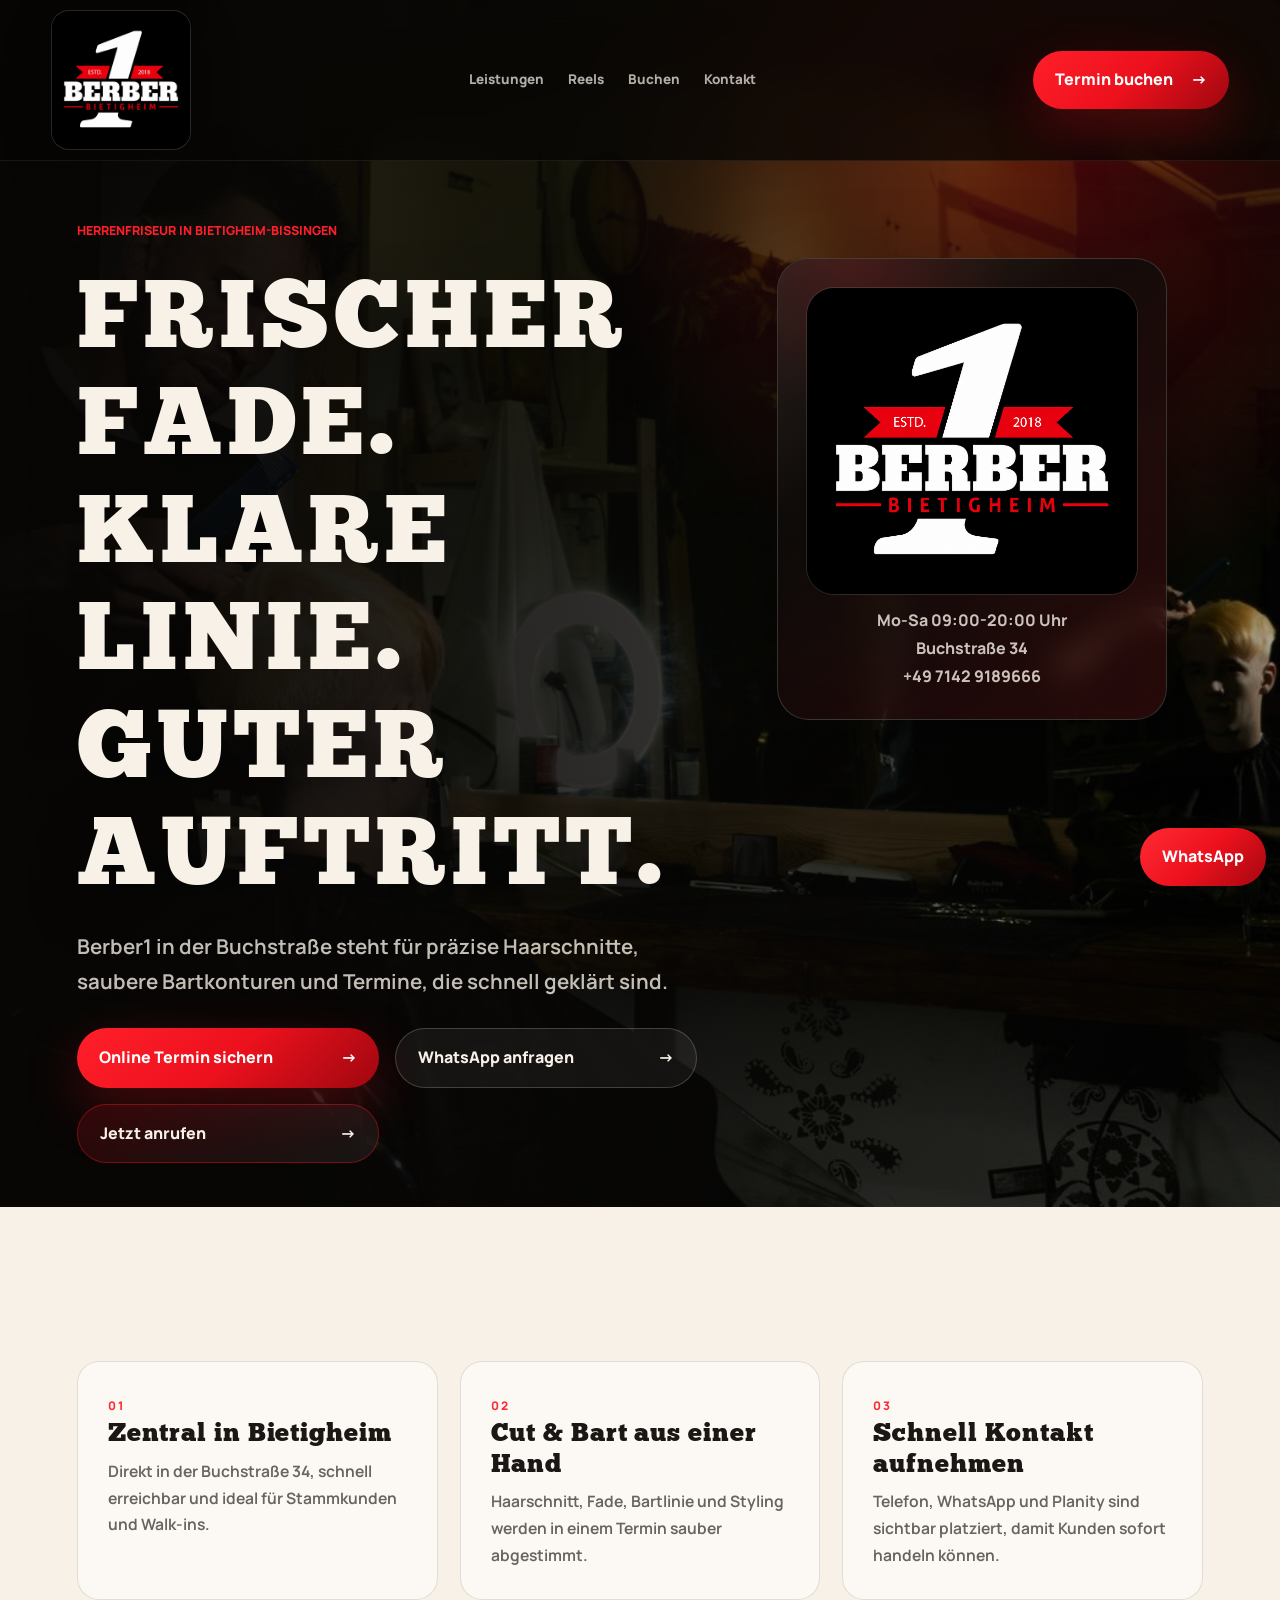
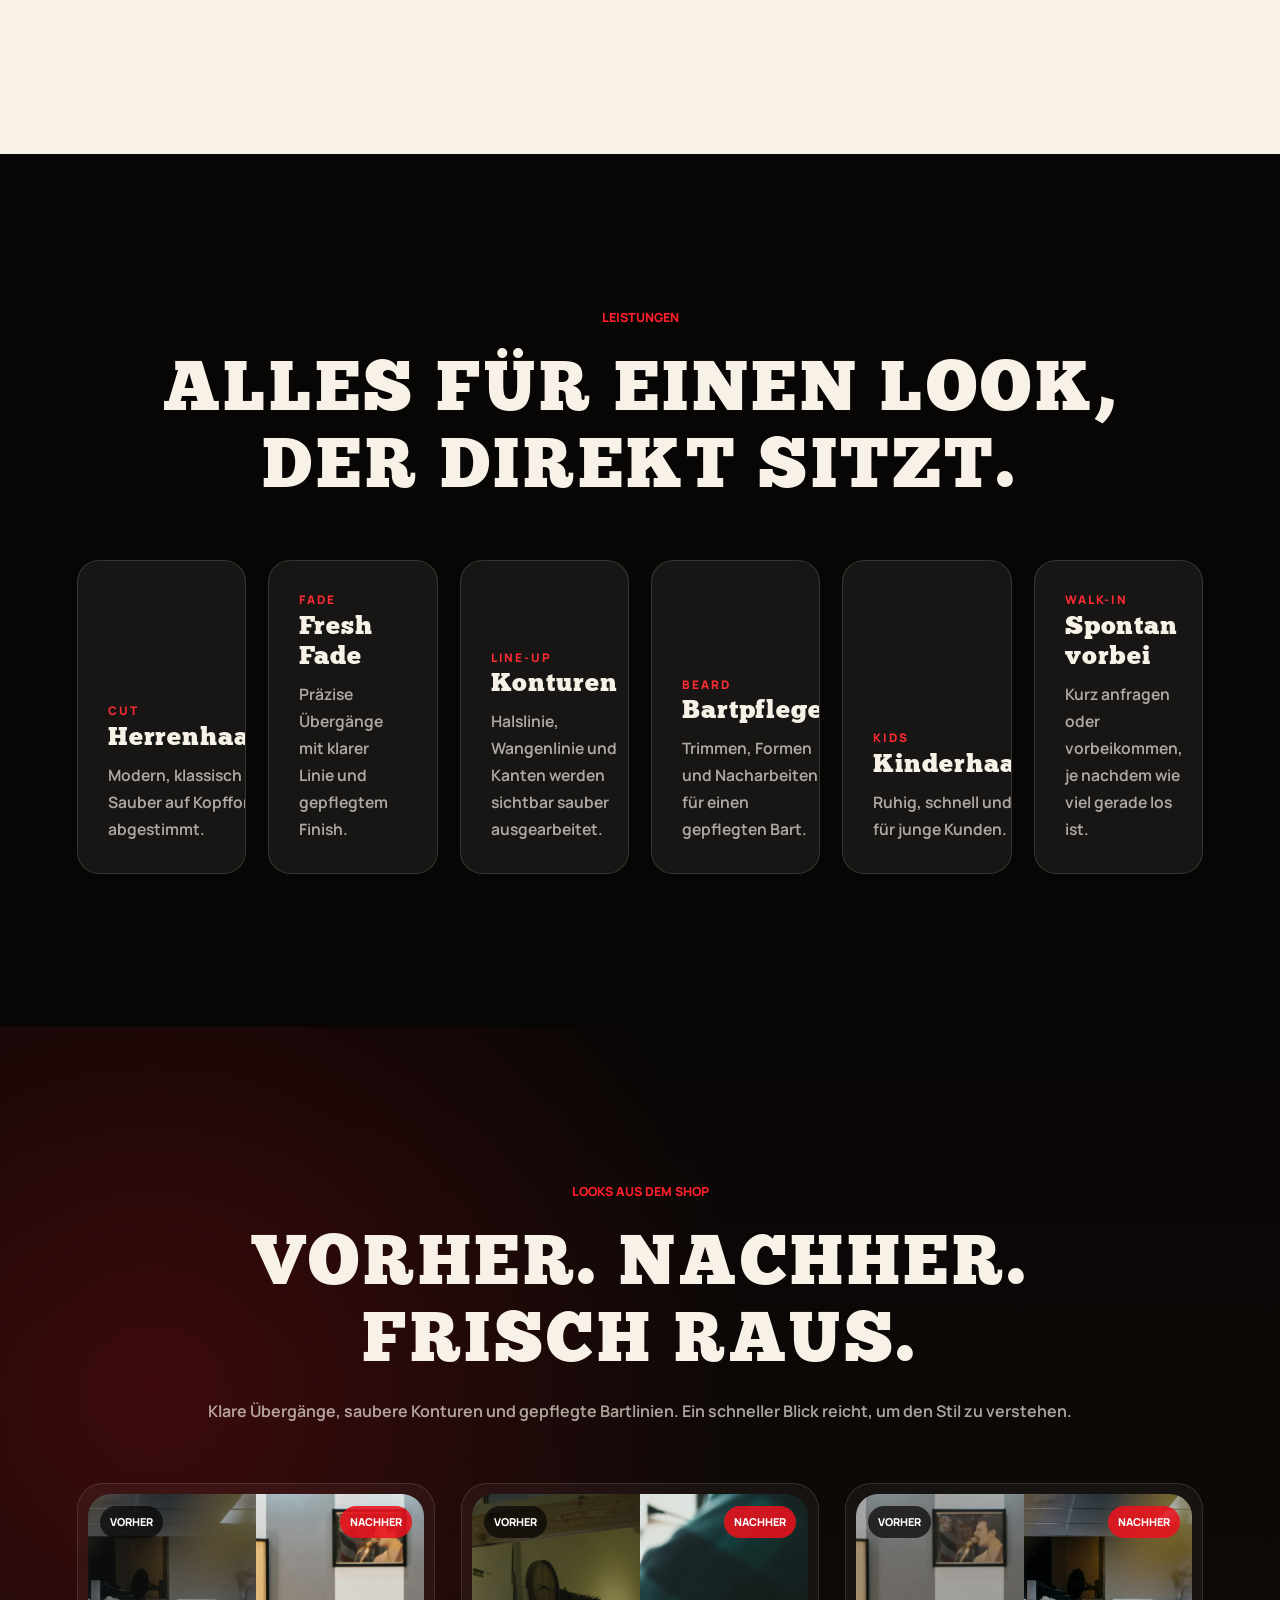
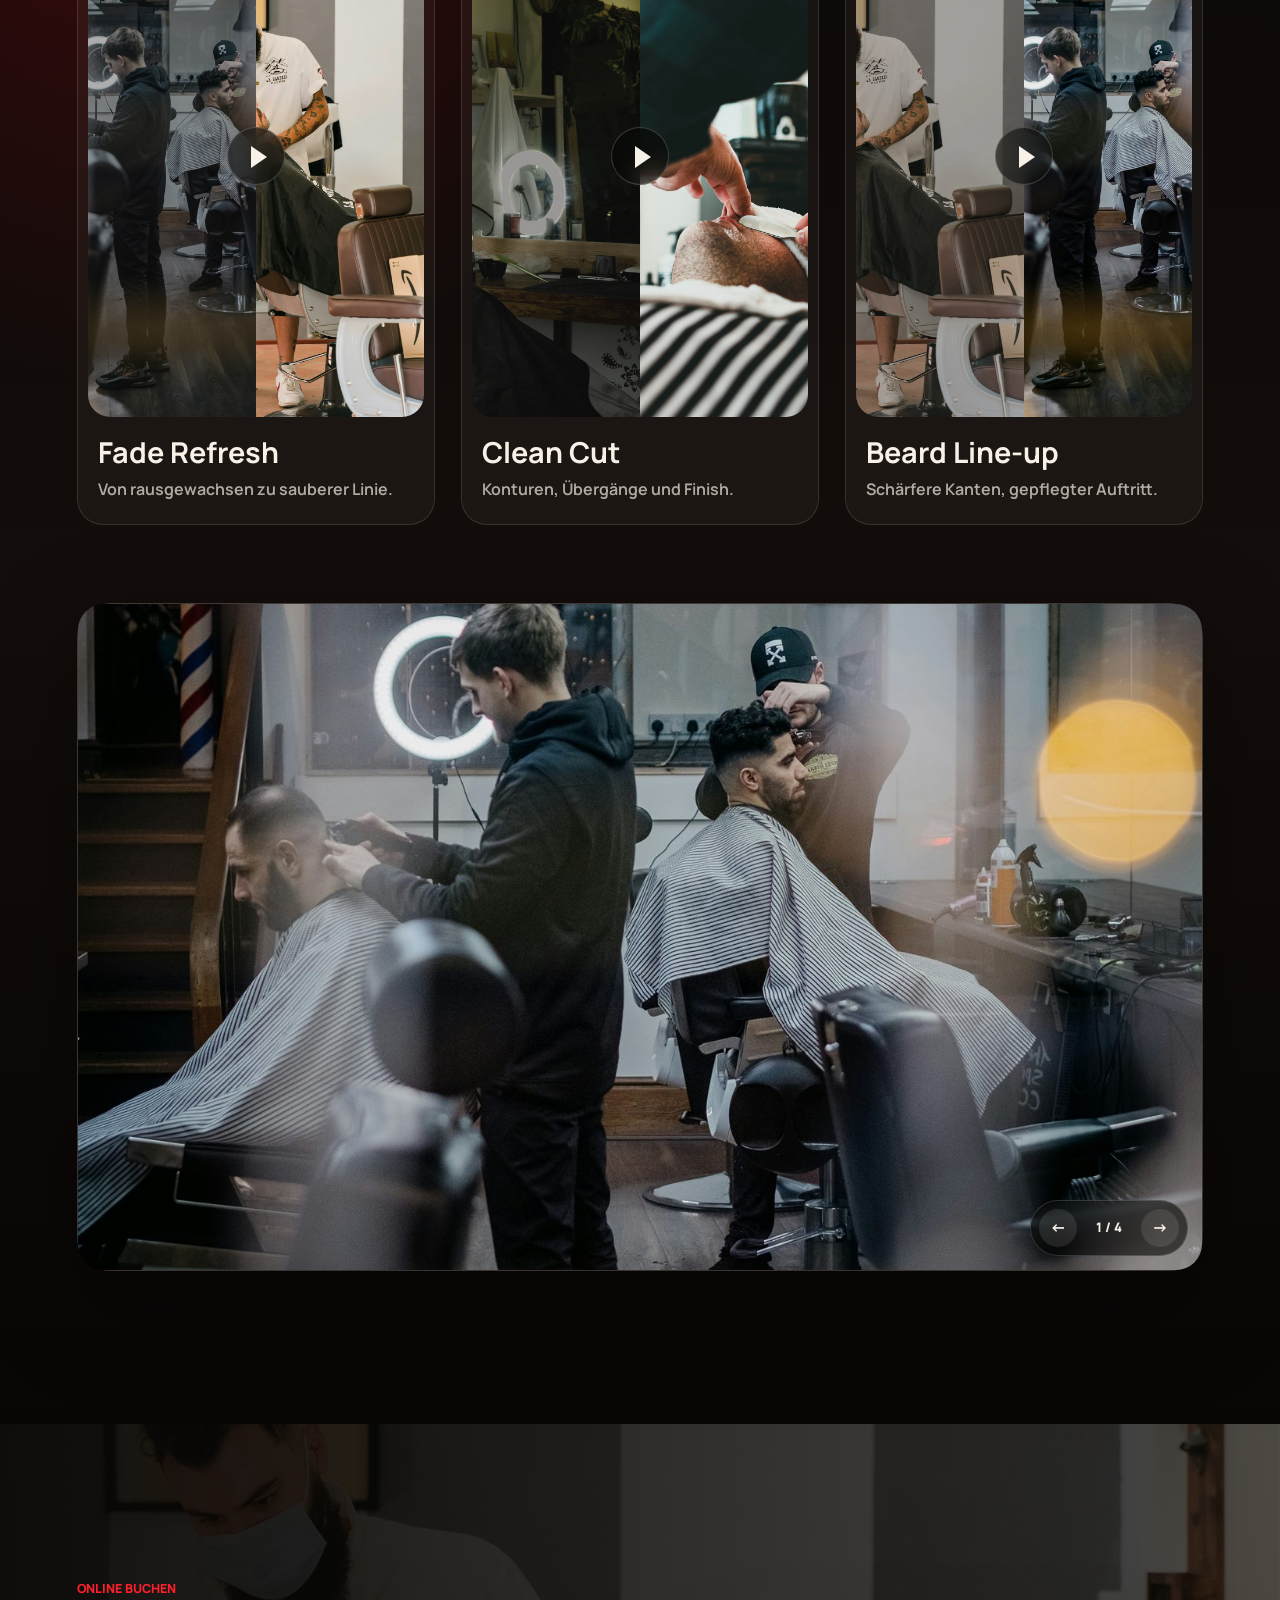
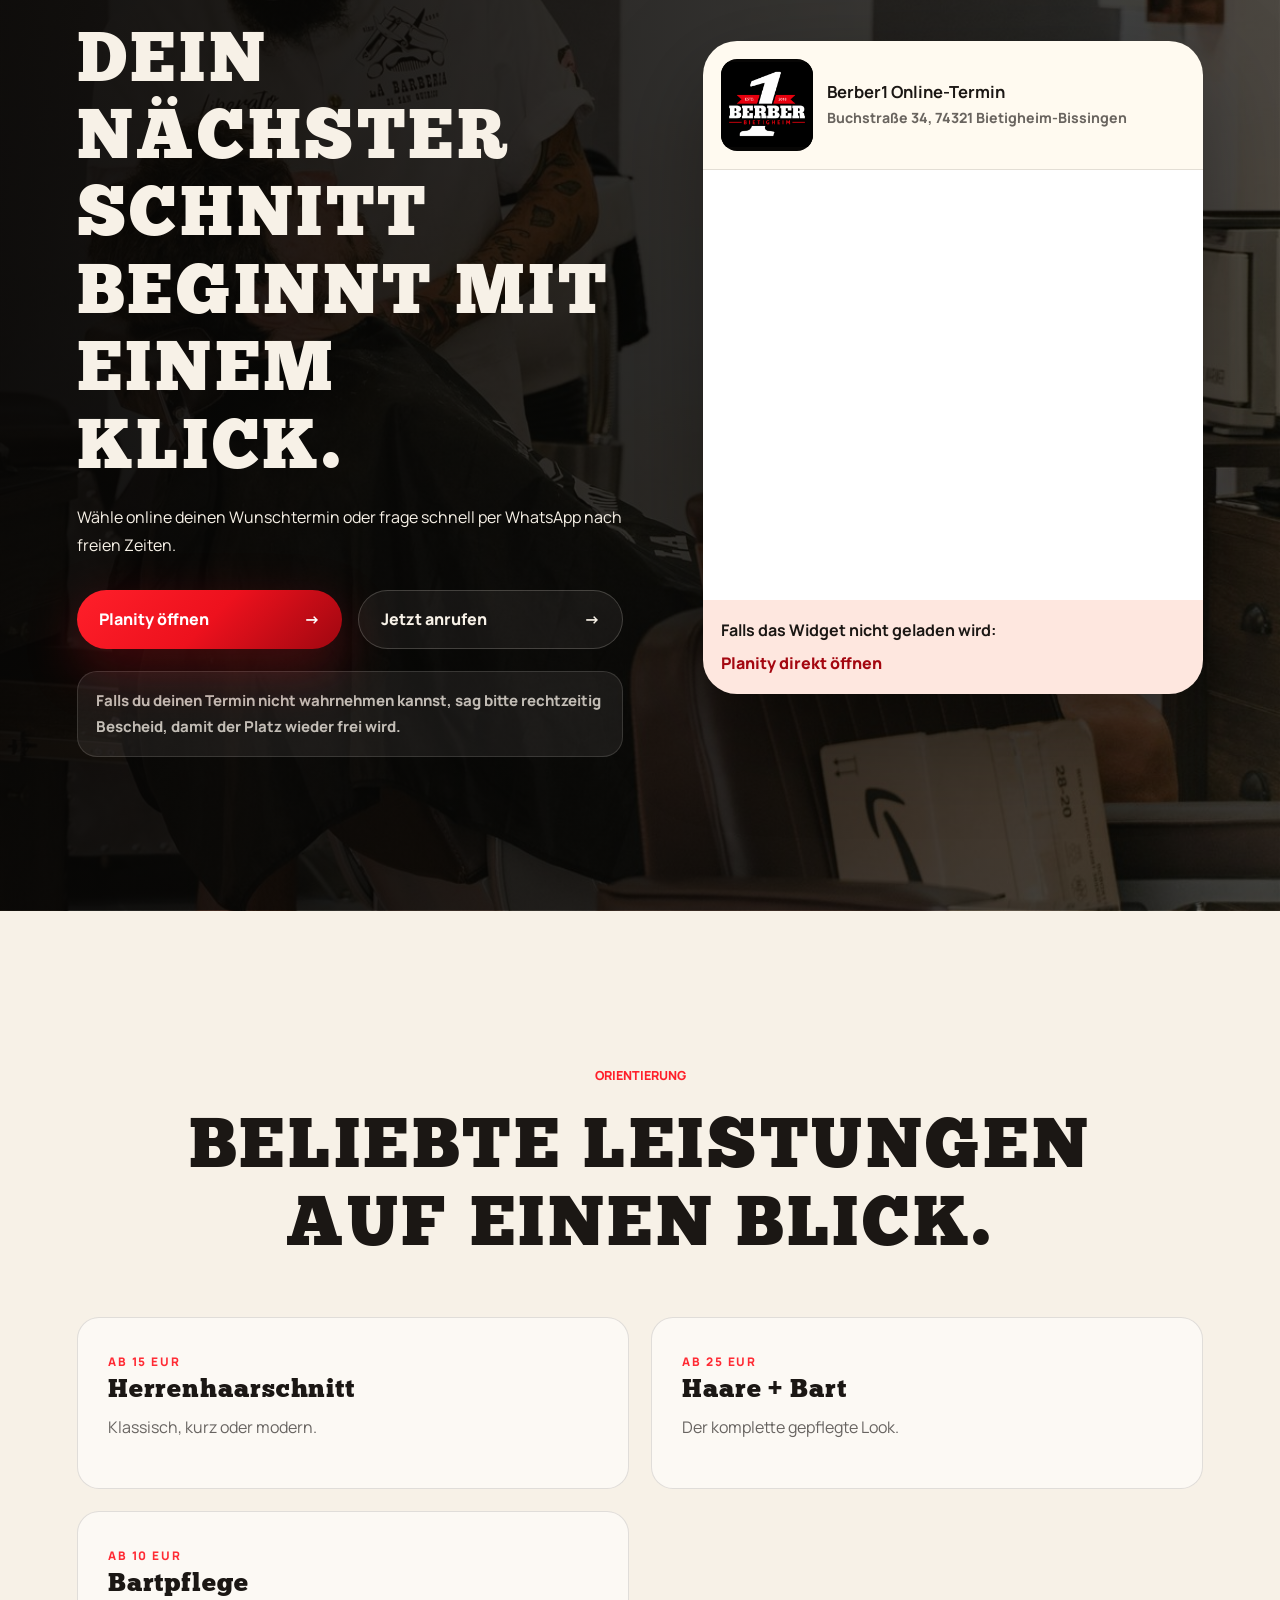
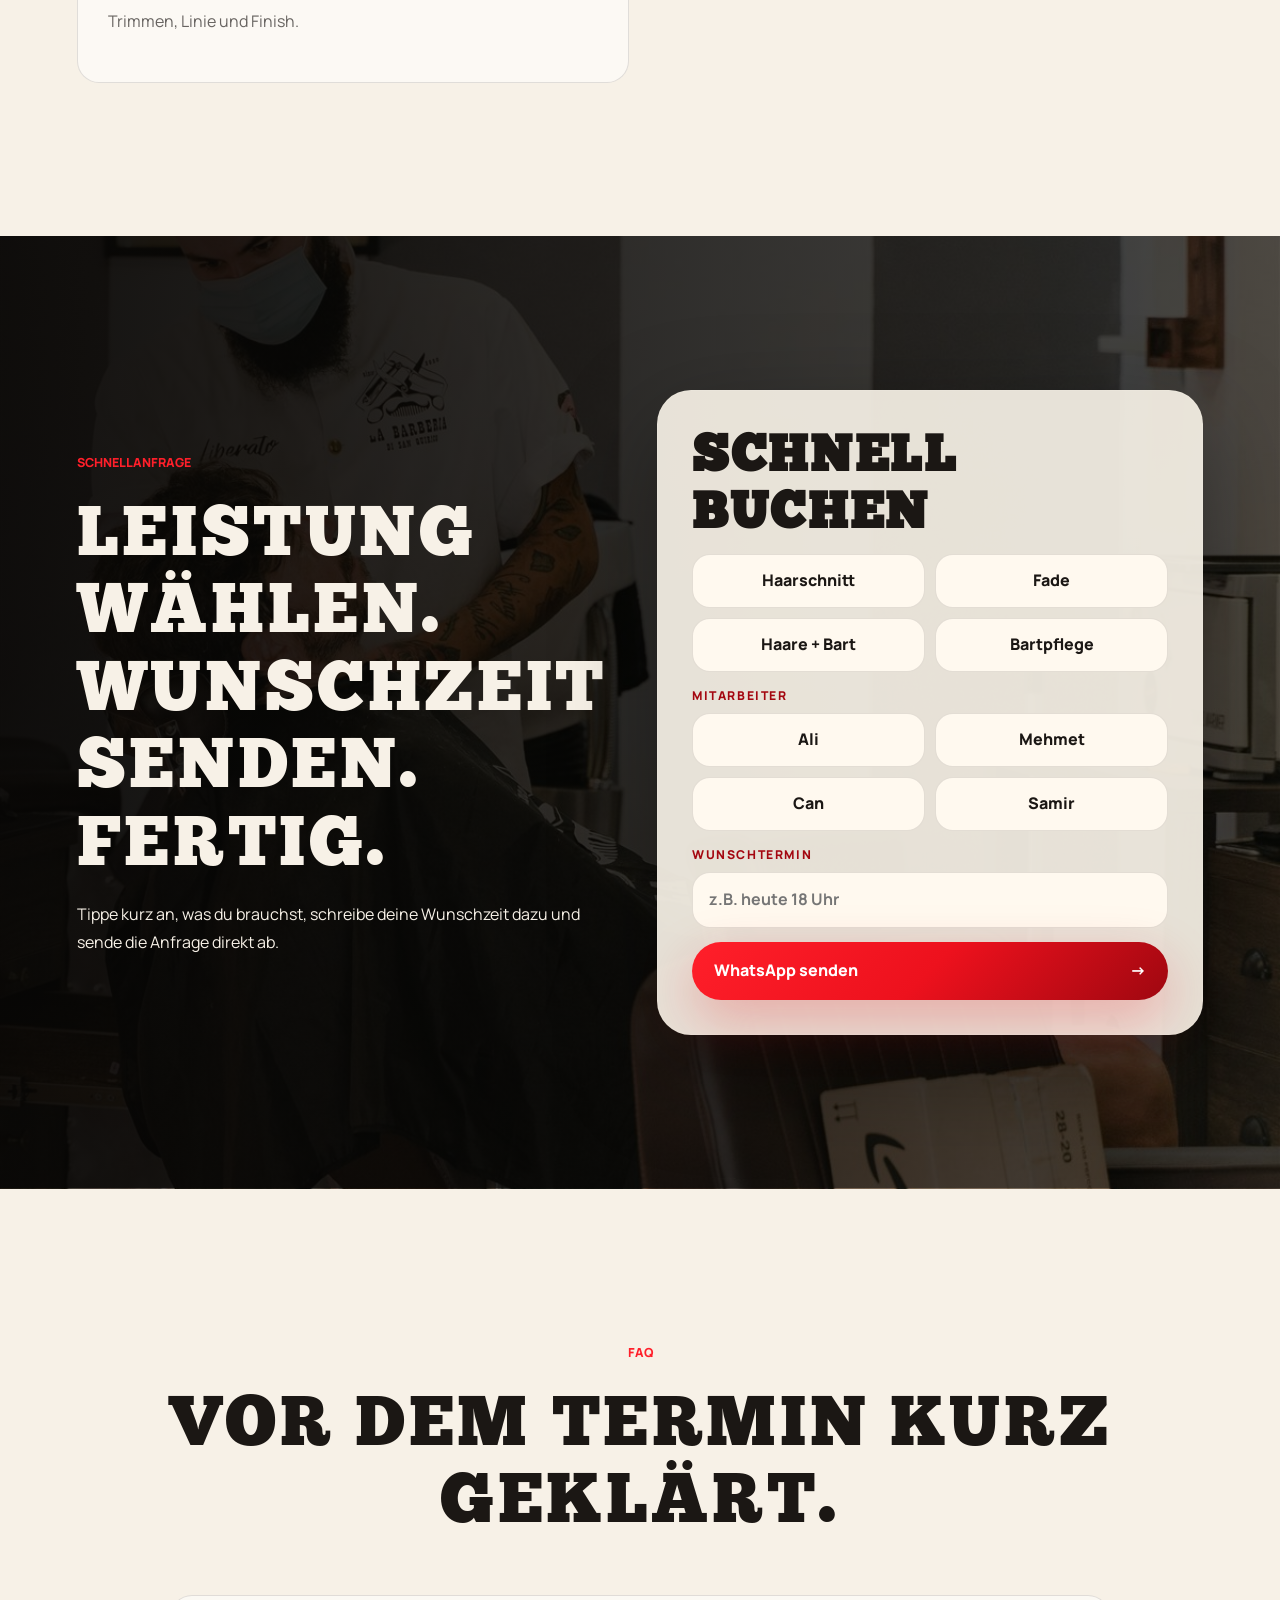
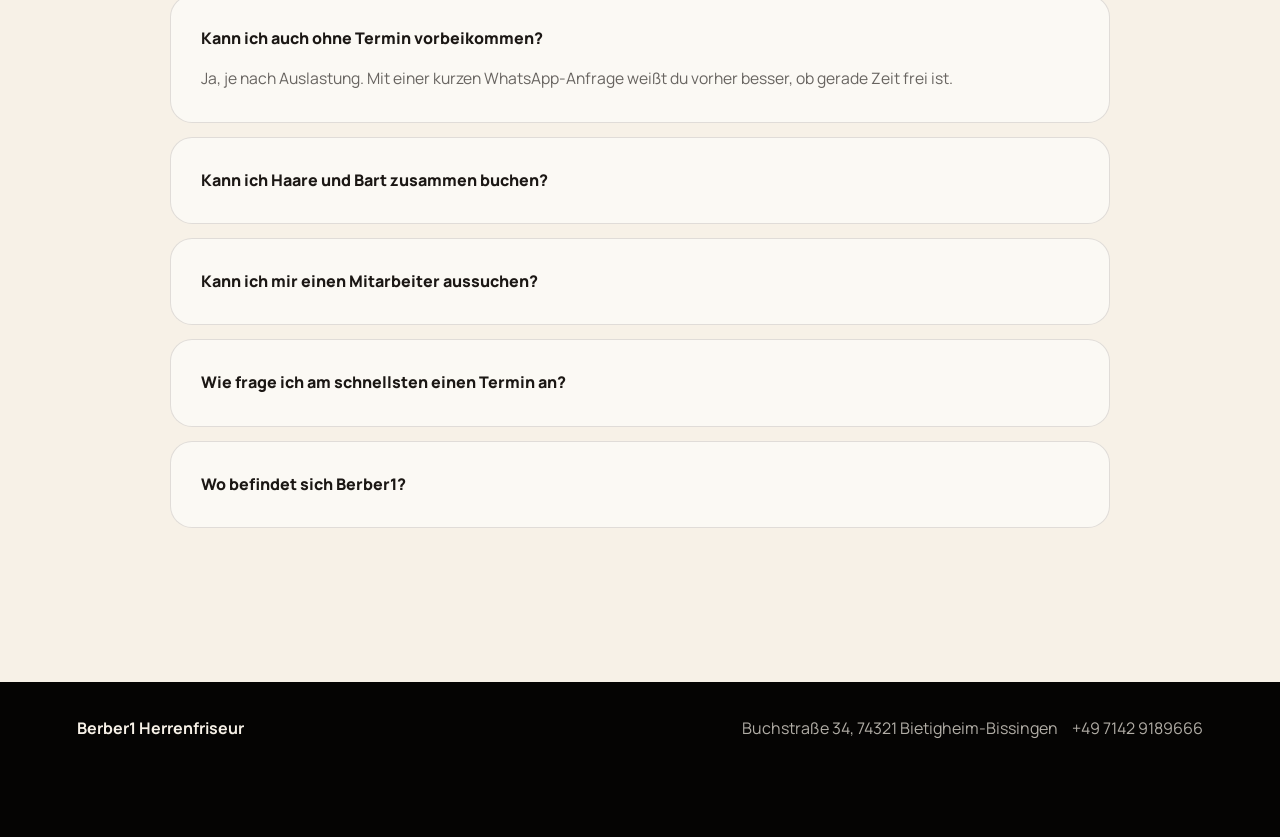
==== commit 89174433: "Polish mobile menu and hero actions" ====
--- a/index.html
+++ b/index.html
@@ -8,7 +8,7 @@
     <link rel="preconnect" href="https://fonts.googleapis.com" />
     <link rel="preconnect" href="https://fonts.gstatic.com" crossorigin />
     <link href="https://fonts.googleapis.com/css2?family=Manrope:wght@400;500;650;750;850;900&display=swap" rel="stylesheet" />
-    <link rel="stylesheet" href="concepts.css?v=compact-planity-menu-2" />
+    <link rel="stylesheet" href="concepts.css?v=menu-call-motion-2" />
   </head>
   <body class="v1 layout-one v1-polished">
     <header class="site-header">
@@ -44,6 +44,7 @@
           <div class="hero-actions">
             <a class="btn btn-red" href="#planity">Online Termin sichern</a>
             <a class="btn btn-outline" href="#whatsapp-widget" data-open-widget>WhatsApp anfragen</a>
+            <a class="btn btn-call" href="tel:+4971429189666">Jetzt anrufen</a>
           </div>
         </div>
         <aside class="logo-card">
--- a/concepts.css
+++ b/concepts.css
@@ -108,6 +108,7 @@
 
 .btn,
 .header-cta {
+  position: relative;
   display: inline-flex;
   align-items: center;
   justify-content: space-between;
@@ -116,11 +117,27 @@
   border-radius: 999px;
   padding: 16px 22px;
   font-weight: 850;
+  overflow: hidden;
+  isolation: isolate;
+  transition: transform 0.22s ease, border-color 0.22s ease, box-shadow 0.22s ease, background 0.22s ease;
 }
 
 .btn::after,
 .header-cta::after {
   content: "\2192";
+}
+
+.btn::before,
+.header-cta::before {
+  content: "";
+  position: absolute;
+  inset: 0 auto 0 -48%;
+  z-index: -1;
+  width: 42%;
+  background: linear-gradient(90deg, transparent, rgba(255, 255, 255, 0.26), transparent);
+  transform: skewX(-18deg);
+  opacity: 0;
+  transition: opacity 0.28s ease, transform 0.5s ease;
 }
 
 .btn-red,
@@ -139,6 +156,25 @@
   color: var(--cream);
   border: 1px solid rgba(244, 238, 228, 0.2);
   background: rgba(244, 238, 228, 0.06);
+}
+
+.btn-call {
+  color: var(--cream);
+  border: 1px solid rgba(237, 17, 29, 0.44);
+  background:
+    linear-gradient(135deg, rgba(237, 17, 29, 0.16), rgba(247, 241, 231, 0.07)),
+    rgba(8, 6, 5, 0.48);
+}
+
+.btn:hover,
+.header-cta:hover {
+  transform: translateY(-2px);
+}
+
+.btn:hover::before,
+.header-cta:hover::before {
+  opacity: 1;
+  transform: translateX(330%) skewX(-18deg);
 }
 
 .eyebrow,
@@ -239,10 +275,26 @@
 .service-card,
 .price-card,
 .feature-card {
+  position: relative;
+  overflow: hidden;
   border: 1px solid var(--line);
   border-radius: 30px;
   padding: 26px;
   background: rgba(244, 238, 228, 0.07);
+  transition: transform 0.24s ease, border-color 0.24s ease, background 0.24s ease, box-shadow 0.24s ease;
+}
+
+.trust-card::before,
+.service-card::before,
+.price-card::before,
+.feature-card::before {
+  content: "";
+  position: absolute;
+  inset: 0 0 auto;
+  height: 2px;
+  background: linear-gradient(90deg, transparent, var(--red), transparent);
+  opacity: 0;
+  transition: opacity 0.24s ease;
 }
 
 .trust-card span,
@@ -312,10 +364,37 @@
 }
 
 .reel-card {
+  position: relative;
+  overflow: hidden;
   padding: 10px;
   border: 1px solid rgba(247, 241, 231, 0.12);
   border-radius: 26px;
   background: rgba(247, 241, 231, 0.045);
+  transition: transform 0.24s ease, border-color 0.24s ease, background 0.24s ease;
+}
+
+@media (hover: hover) {
+  .trust-card:hover,
+  .service-card:hover,
+  .price-card:hover,
+  .feature-card:hover {
+    transform: translateY(-5px);
+    border-color: rgba(237, 17, 29, 0.34);
+    box-shadow: 0 24px 70px rgba(0, 0, 0, 0.18);
+  }
+
+  .trust-card:hover::before,
+  .service-card:hover::before,
+  .price-card:hover::before,
+  .feature-card:hover::before {
+    opacity: 1;
+  }
+
+  .reel-card:hover {
+    transform: translateY(-4px);
+    border-color: rgba(247, 241, 231, 0.28);
+    background: rgba(247, 241, 231, 0.07);
+  }
 }
 
 .before-after-frame {
@@ -763,6 +842,29 @@
   gap: 14px;
 }
 
+@keyframes barberRise {
+  from {
+    opacity: 0;
+    transform: translateY(18px);
+  }
+
+  to {
+    opacity: 1;
+    transform: translateY(0);
+  }
+}
+
+@media (prefers-reduced-motion: reduce) {
+  *,
+  *::before,
+  *::after {
+    animation-duration: 0.01ms !important;
+    animation-iteration-count: 1 !important;
+    scroll-behavior: auto !important;
+    transition-duration: 0.01ms !important;
+  }
+}
+
 /* Version 1: Editorial Split */
 .v1 .hero {
   min-height: 100svh;
@@ -789,16 +891,55 @@
   font-weight: 650;
 }
 
+.v1 .hero-copy .eyebrow,
+.v1 .hero-copy h1,
+.v1 .hero-copy p:not(.eyebrow),
+.v1 .hero-actions {
+  animation: barberRise 0.76s ease both;
+}
+
+.v1 .hero-copy h1 {
+  animation-delay: 0.08s;
+  text-shadow: 0 18px 54px rgba(0, 0, 0, 0.42);
+}
+
+.v1 .hero-copy p:not(.eyebrow) {
+  animation-delay: 0.16s;
+}
+
+.v1 .hero-actions {
+  animation-delay: 0.24s;
+}
+
 .v1 .logo-card {
   position: relative;
   z-index: 1;
   display: grid;
   gap: 12px;
+  overflow: hidden;
   padding: 24px;
   border: 1px solid var(--line);
   border-radius: 32px;
   background: rgba(7, 6, 5, 0.52);
   backdrop-filter: blur(14px);
+  animation: barberRise 0.78s 0.16s ease both;
+}
+
+.v1 .logo-card::before {
+  content: "";
+  position: absolute;
+  inset: -1px;
+  border-radius: inherit;
+  background:
+    radial-gradient(circle at 20% 0%, rgba(237, 17, 29, 0.2), transparent 28%),
+    linear-gradient(140deg, rgba(247, 241, 231, 0.12), transparent 34%, rgba(237, 17, 29, 0.16));
+  opacity: 0.82;
+  pointer-events: none;
+}
+
+.v1 .logo-card > * {
+  position: relative;
+  z-index: 1;
 }
 
 .v1 .logo-card img {
@@ -1400,14 +1541,21 @@
     justify-content: center;
     min-width: 74px;
     min-height: 46px;
-    border: 1px solid rgba(247, 241, 231, 0.16);
+    border: 1px solid rgba(247, 241, 231, 0.26);
     border-radius: 999px;
     color: var(--cream);
-    background: rgba(247, 241, 231, 0.07);
+    background: rgba(5, 4, 3, 0.72);
+    box-shadow: inset 0 1px 0 rgba(255, 255, 255, 0.08), 0 14px 34px rgba(0, 0, 0, 0.26);
     font: inherit;
     font-size: 0.82rem;
     font-weight: 900;
     cursor: pointer;
+  }
+
+  .mobile-section-toggle[aria-expanded="true"] {
+    color: #fff;
+    border-color: rgba(237, 17, 29, 0.76);
+    background: linear-gradient(135deg, var(--accent, var(--red-soft)), var(--red), var(--accent-dark, var(--red-deep)));
   }
 
   .mobile-section-menu {
@@ -1418,12 +1566,14 @@
     z-index: 34;
     display: grid;
     grid-template-columns: repeat(2, minmax(0, 1fr));
-    gap: 8px;
-    padding: 12px;
-    border: 1px solid rgba(247, 241, 231, 0.13);
+    gap: 10px;
+    padding: 14px;
+    border: 1px solid rgba(237, 17, 29, 0.5);
     border-radius: 24px;
-    background: rgba(7, 6, 5, 0.92);
-    box-shadow: 0 22px 64px rgba(0, 0, 0, 0.36);
+    background:
+      radial-gradient(circle at 14% 0%, rgba(237, 17, 29, 0.22), transparent 34%),
+      linear-gradient(180deg, rgba(12, 9, 8, 0.98), rgba(5, 4, 3, 0.98));
+    box-shadow: 0 26px 76px rgba(0, 0, 0, 0.58), 0 0 0 1px rgba(247, 241, 231, 0.05) inset;
     backdrop-filter: blur(18px);
     opacity: 0;
     pointer-events: none;
@@ -1442,10 +1592,11 @@
     display: inline-flex;
     align-items: center;
     justify-content: center;
-    border: 1px solid rgba(247, 241, 231, 0.1);
+    border: 1px solid rgba(247, 241, 231, 0.24);
     border-radius: 999px;
-    color: var(--cream);
-    background: rgba(247, 241, 231, 0.06);
+    color: #fff;
+    background: rgba(247, 241, 231, 0.12);
+    box-shadow: inset 0 1px 0 rgba(255, 255, 255, 0.07);
     font-size: 0.82rem;
     font-weight: 900;
   }
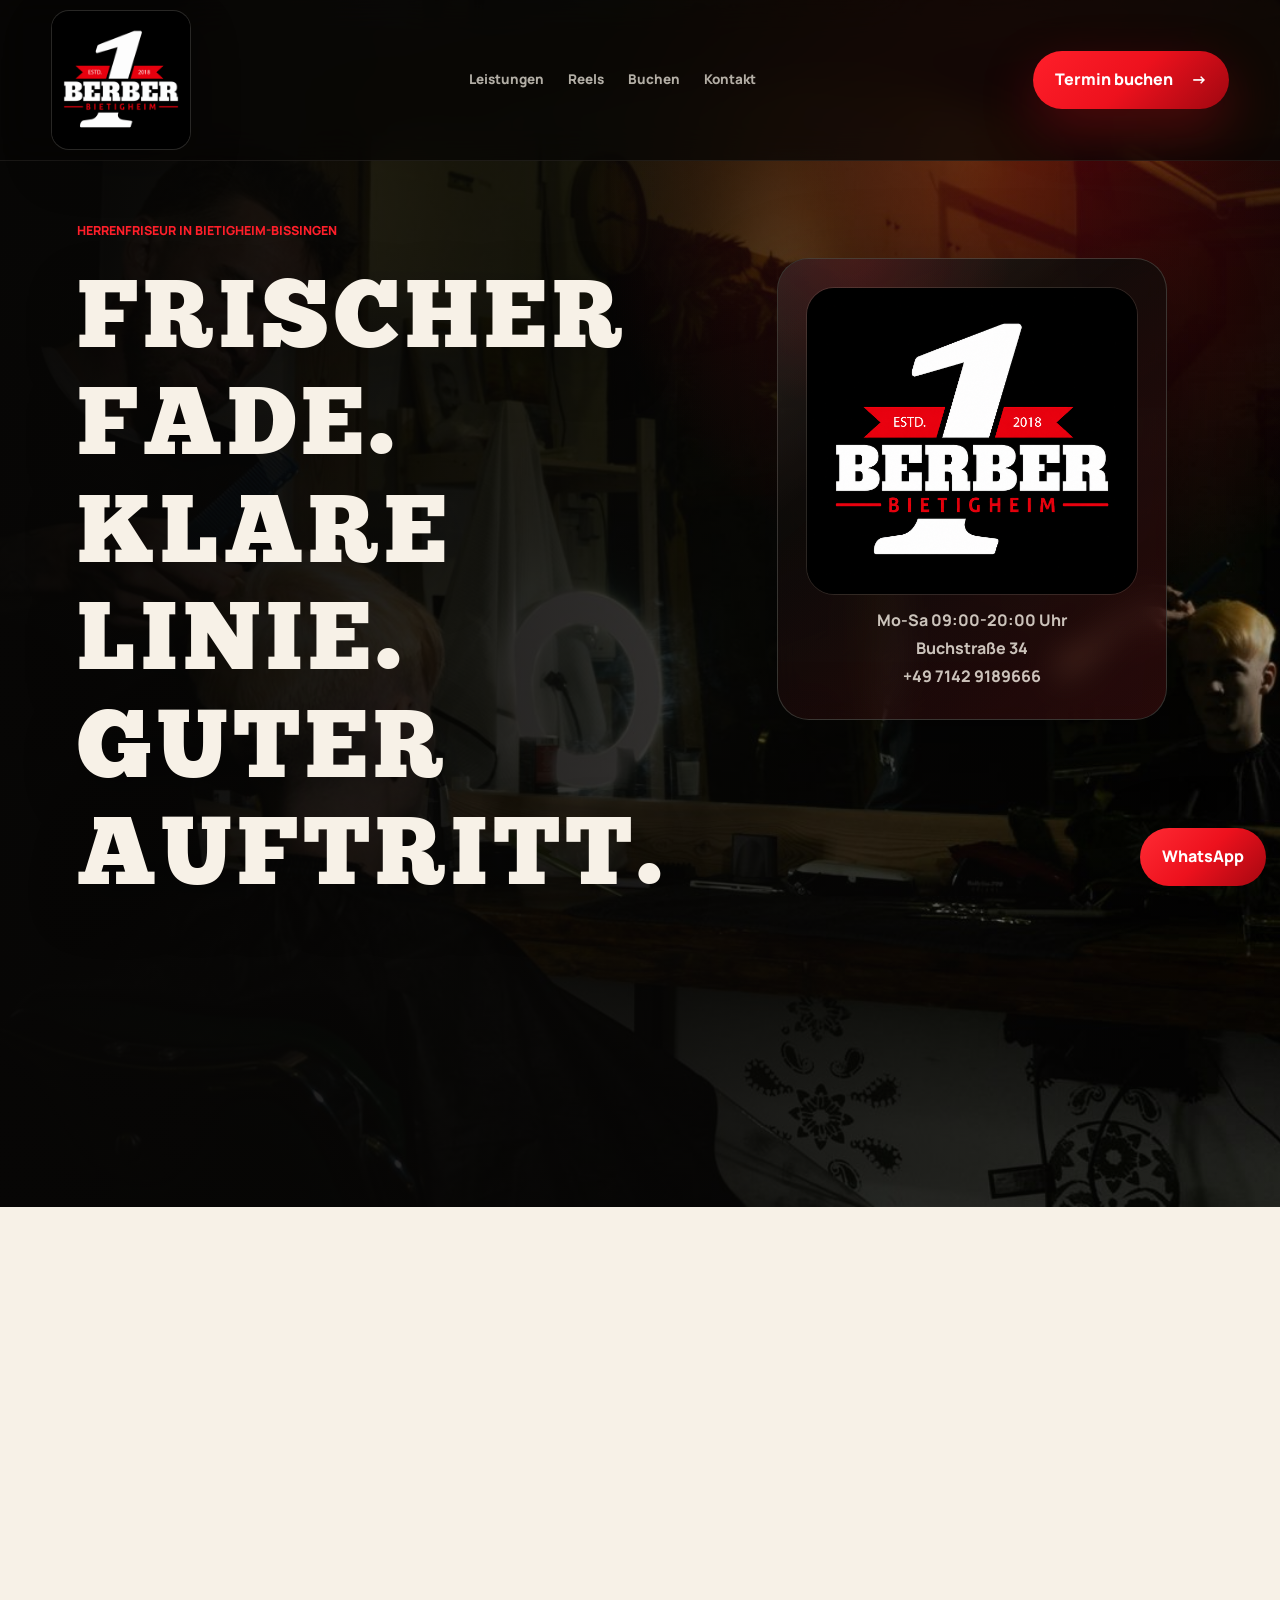
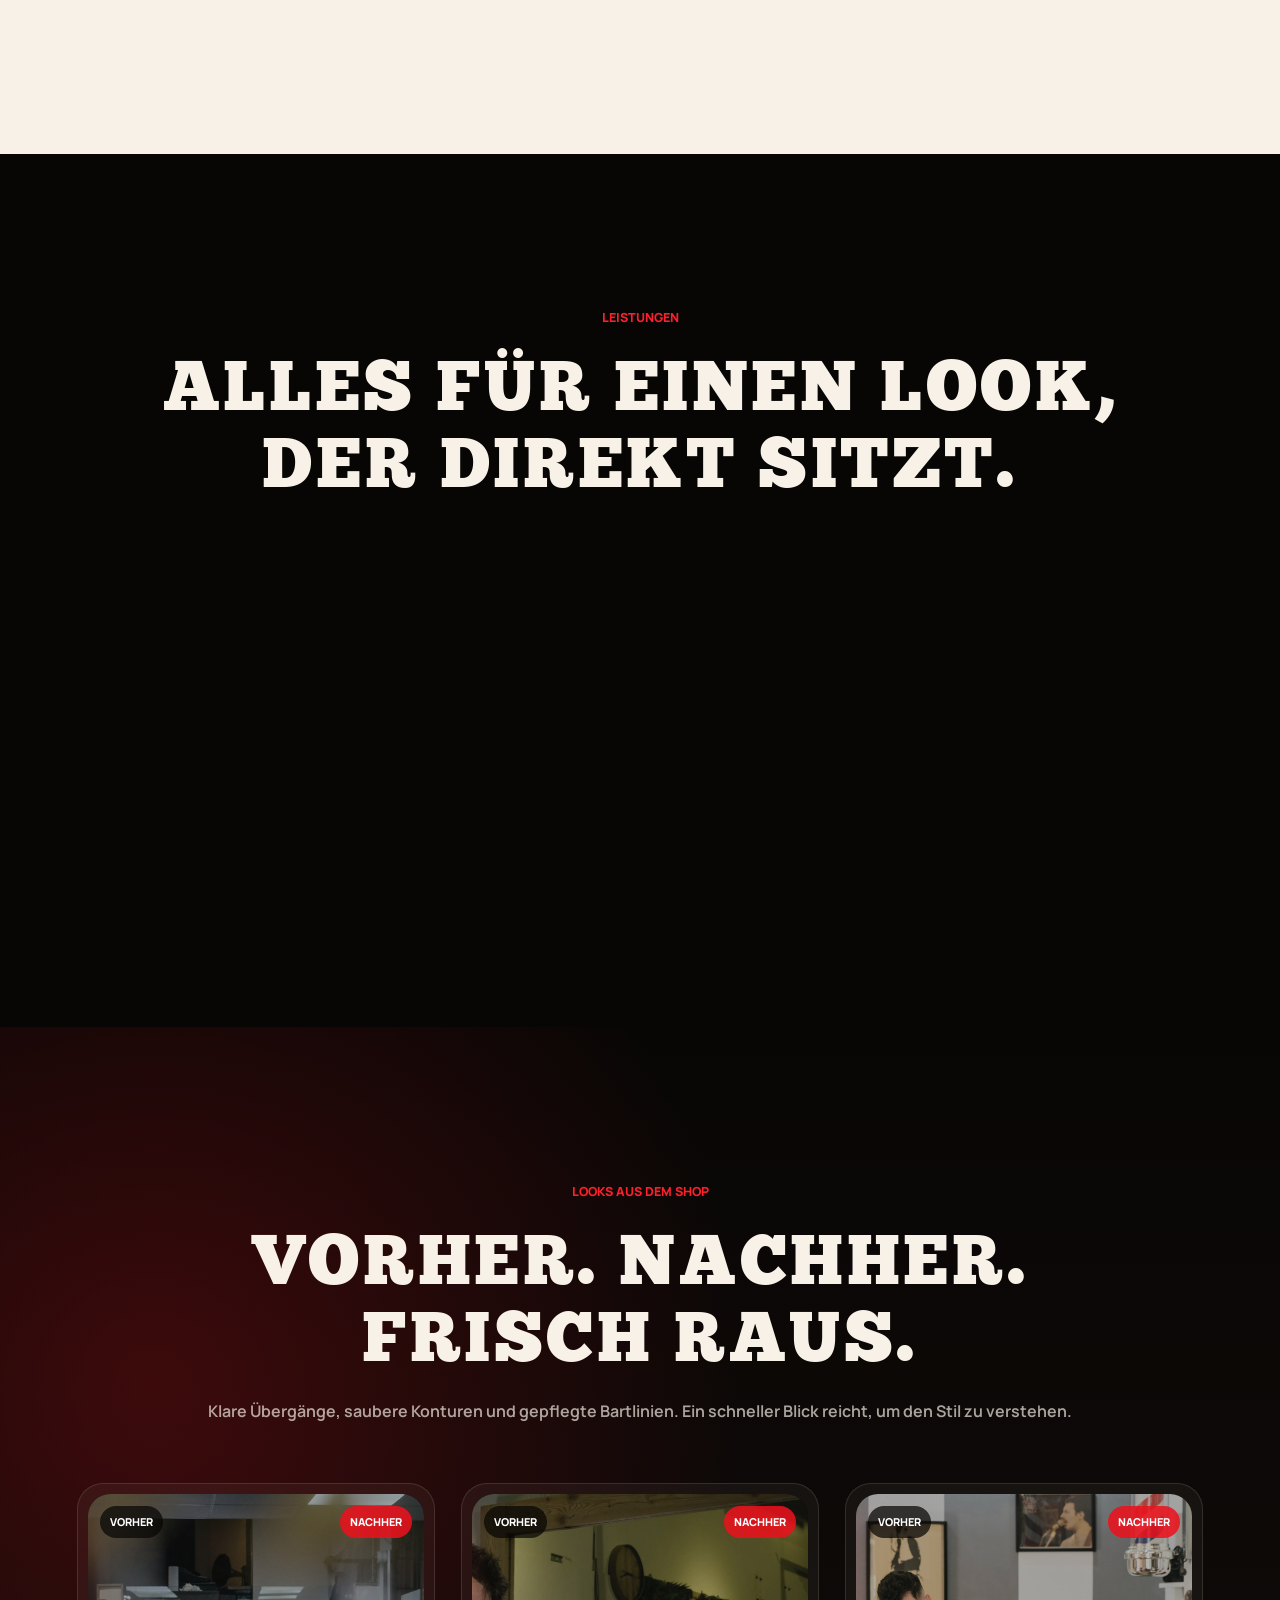
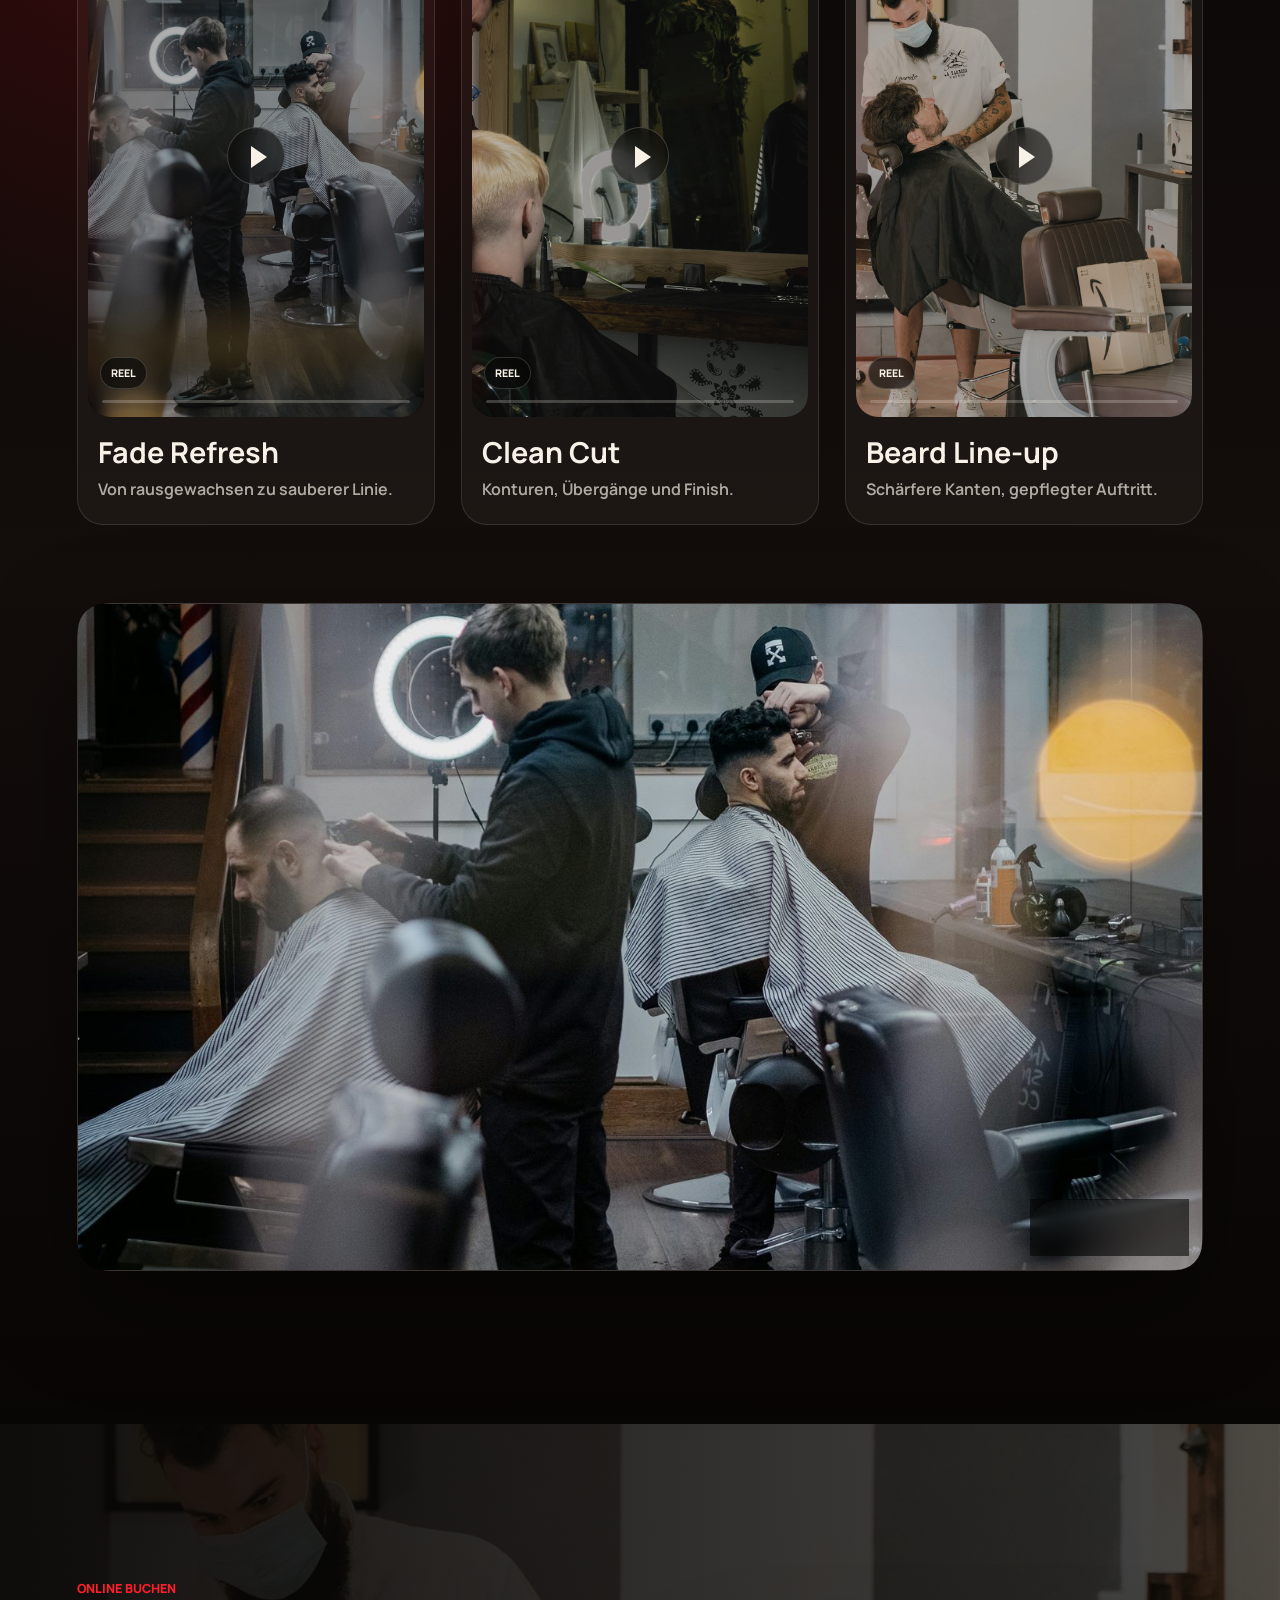
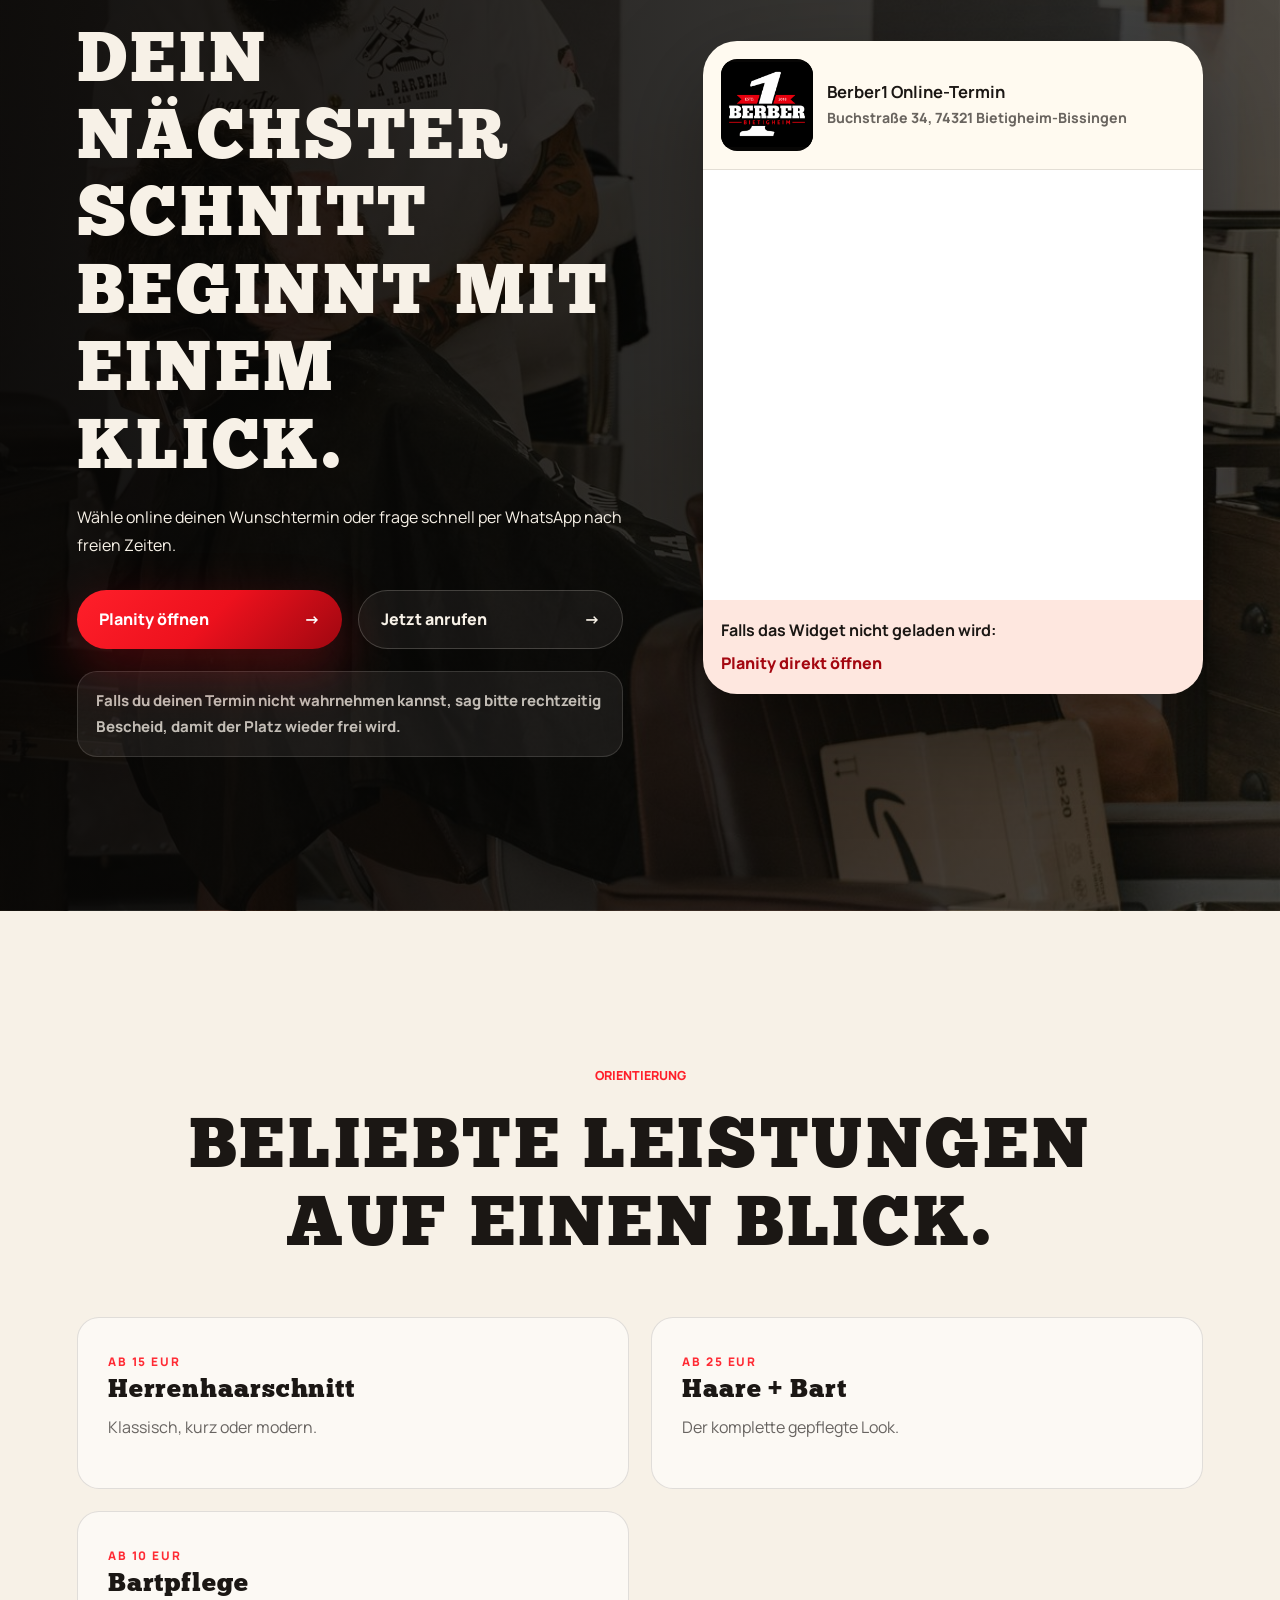
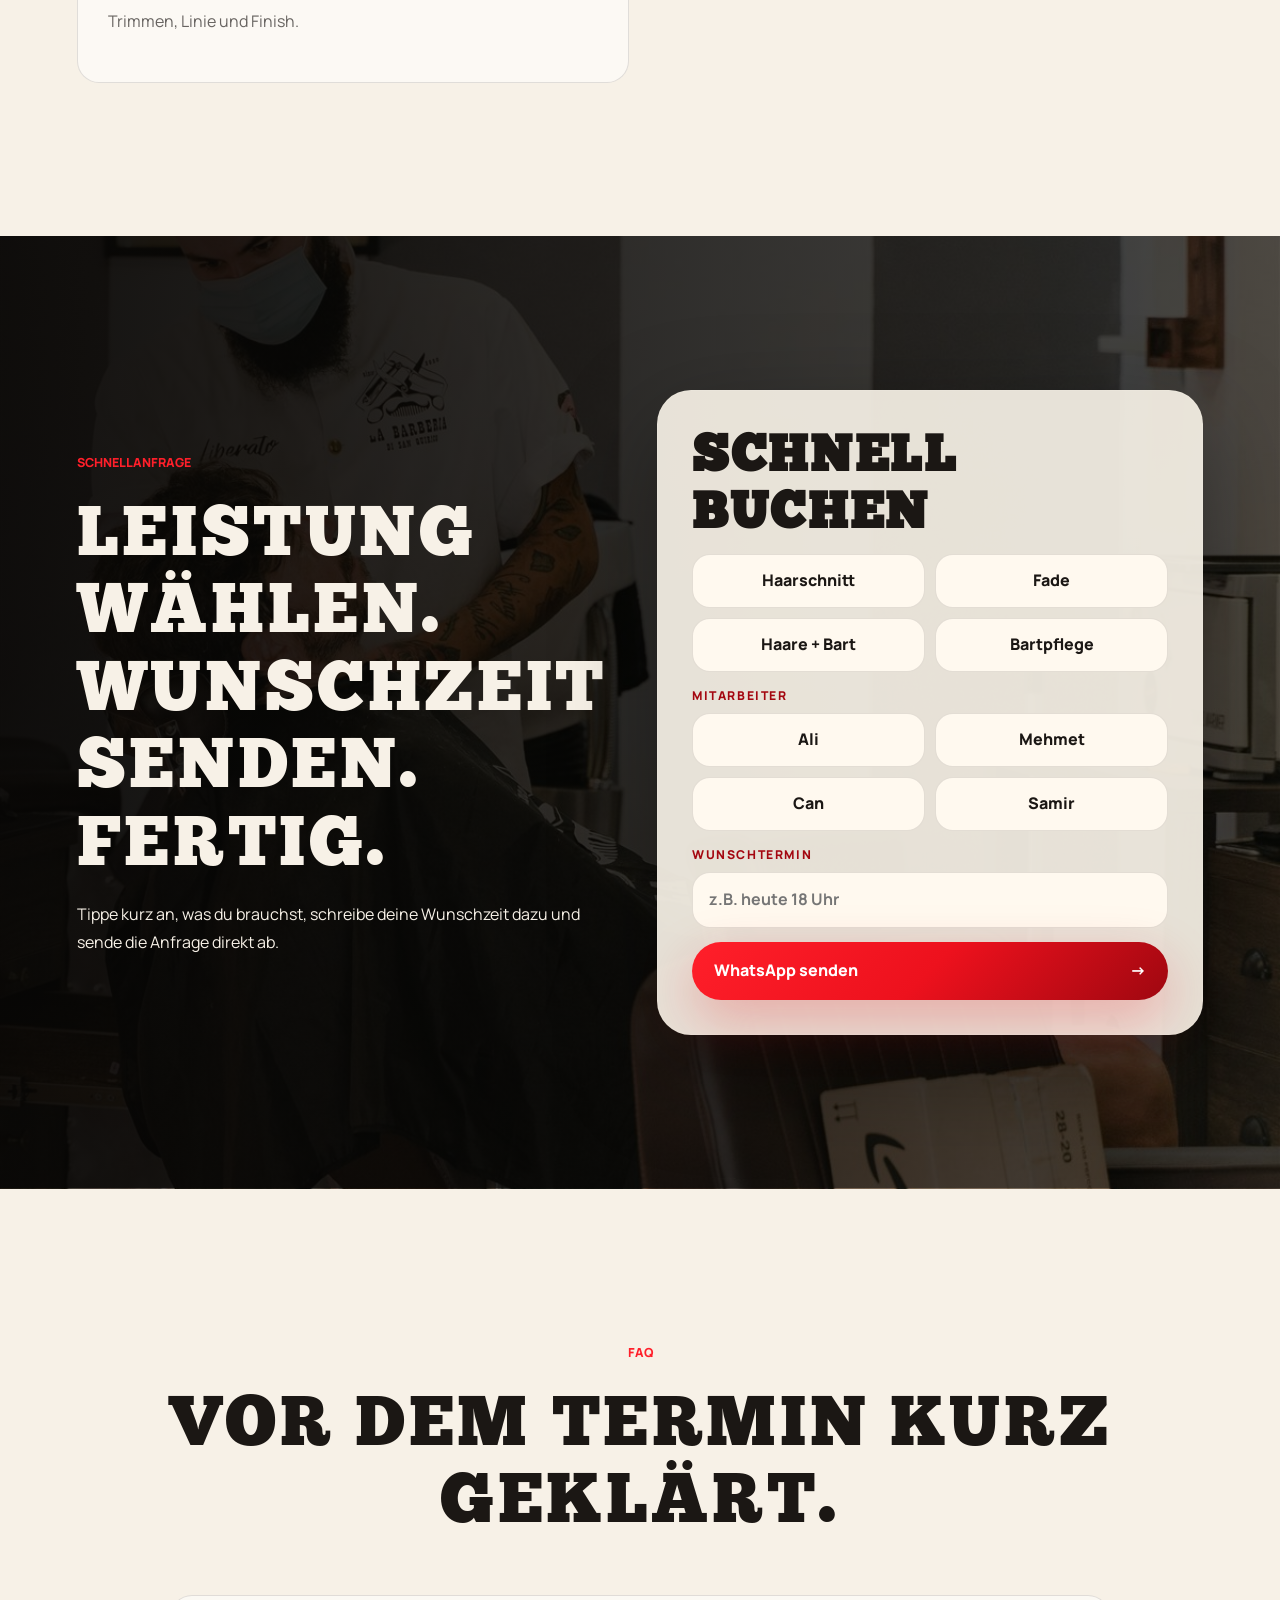
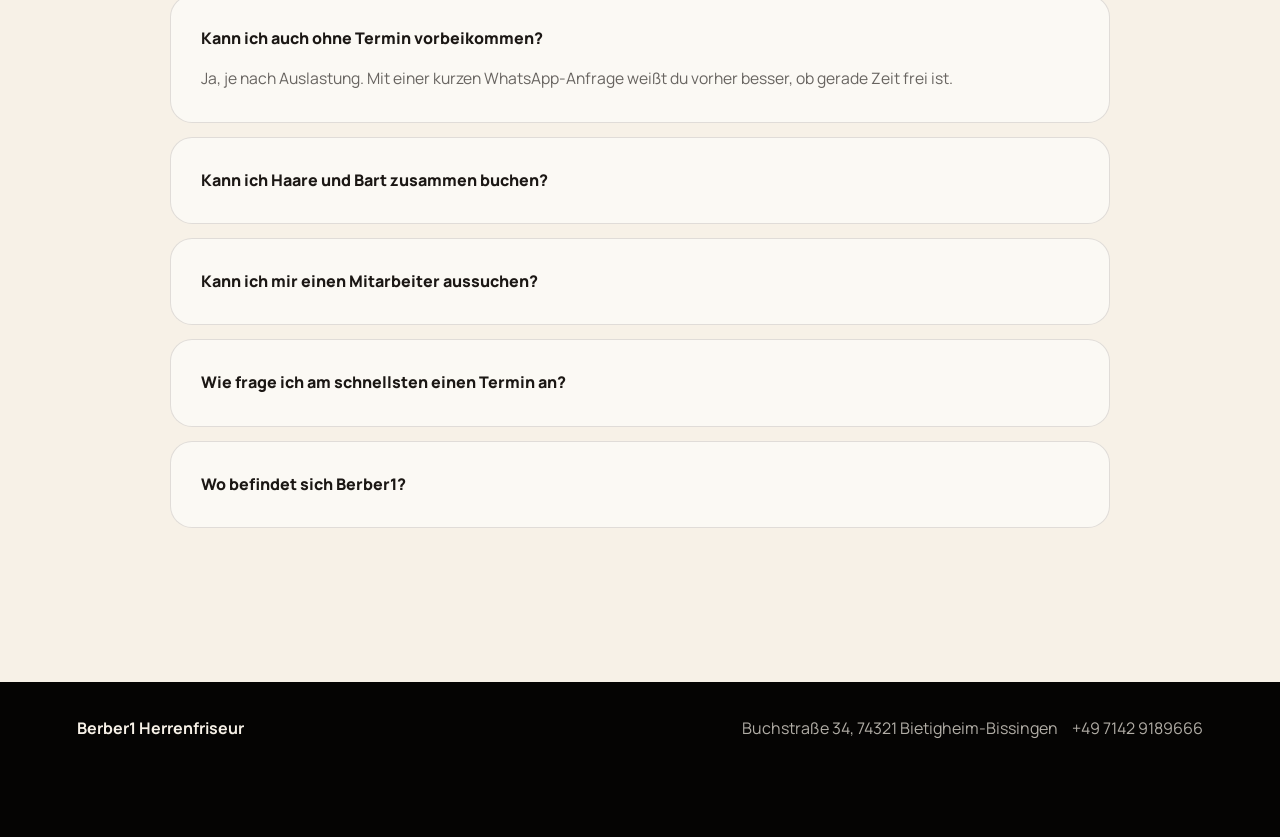
==== commit 580c976d: "Animate Berber1 before after reels" ====
--- a/index.html
+++ b/index.html
@@ -8,7 +8,7 @@
     <link rel="preconnect" href="https://fonts.googleapis.com" />
     <link rel="preconnect" href="https://fonts.gstatic.com" crossorigin />
     <link href="https://fonts.googleapis.com/css2?family=Manrope:wght@400;500;650;750;850;900&display=swap" rel="stylesheet" />
-    <link rel="stylesheet" href="concepts.css?v=menu-call-motion-2" />
+    <link rel="stylesheet" href="concepts.css?v=animated-reels-1" />
   </head>
   <body class="v1 layout-one v1-polished">
     <header class="site-header">
@@ -87,11 +87,12 @@
           <div class="social-layout">
             <div class="reel-grid" aria-label="Instagram Reels Vorher Nachher">
               <article class="reel-card">
-                <div class="before-after-frame">
+                <div class="before-after-frame reel-video">
                   <img src="assets/barber-shop.jpg" alt="Vorher Look im Barbershop" />
                   <img src="assets/barber-beard.jpg" alt="Nachher Bartlinie und Konturen" />
                   <span class="before-label">Vorher</span>
                   <span class="after-label">Nachher</span>
+                  <span class="reel-badge">Reel</span>
                   <div class="play-mark" aria-hidden="true"></div>
                 </div>
                 <h3>Fade Refresh</h3>
@@ -99,11 +100,12 @@
               </article>
 
               <article class="reel-card">
-                <div class="before-after-frame">
+                <div class="before-after-frame reel-video">
                   <img src="assets/barber-chair.jpg" alt="Vorher Barberstuhl und Vorbereitung" />
                   <img src="assets/barber-hero.jpg" alt="Nachher moderner Herrenhaarschnitt" />
                   <span class="before-label">Vorher</span>
                   <span class="after-label">Nachher</span>
+                  <span class="reel-badge">Reel</span>
                   <div class="play-mark" aria-hidden="true"></div>
                 </div>
                 <h3>Clean Cut</h3>
@@ -111,11 +113,12 @@
               </article>
 
               <article class="reel-card">
-                <div class="before-after-frame">
+                <div class="before-after-frame reel-video">
                   <img src="assets/barber-beard.jpg" alt="Vorher Bartpflege Detail" />
                   <img src="assets/barber-shop.jpg" alt="Nachher gepflegter Barber Look" />
                   <span class="before-label">Vorher</span>
                   <span class="after-label">Nachher</span>
+                  <span class="reel-badge">Reel</span>
                   <div class="play-mark" aria-hidden="true"></div>
                 </div>
                 <h3>Beard Line-up</h3>
@@ -260,7 +263,7 @@
     </aside>
     <button class="floating-whatsapp" type="button" data-open-widget>WhatsApp</button>
     <footer><strong>Berber1 Herrenfriseur</strong><div><span>Buchstraße 34, 74321 Bietigheim-Bissingen</span><a href="tel:+4971429189666">+49 7142 9189666</a></div></footer>
-    <script src="script.js?v=compact-planity-menu-2"></script>
+    <script src="script.js?v=animated-reels-1"></script>
   </body>
 </html>
 
--- a/concepts.css
+++ b/concepts.css
@@ -399,15 +399,17 @@
 
 .before-after-frame {
   position: relative;
-  display: grid;
-  grid-template-columns: repeat(2, minmax(0, 1fr));
+  display: block;
   overflow: hidden;
   aspect-ratio: 9 / 14;
   border-radius: 22px;
   background: #050403;
+  isolation: isolate;
 }
 
 .before-after-frame img {
+  position: absolute;
+  inset: 0;
   width: 100%;
   height: 100%;
   object-fit: cover;
@@ -415,6 +417,54 @@
 
 .before-after-frame img:first-child {
   filter: saturate(0.75) contrast(0.9) brightness(0.78);
+  transform: scale(1.08);
+  animation: reelBeforeMove 8s ease-in-out infinite alternate;
+}
+
+.before-after-frame img:nth-child(2) {
+  filter: saturate(1.08) contrast(1.06) brightness(0.96);
+  clip-path: inset(0 0 0 100%);
+  transform: scale(1.02);
+  animation: reelReveal 6.4s cubic-bezier(0.7, 0, 0.2, 1) infinite;
+}
+
+.before-after-frame::before {
+  content: "";
+  position: absolute;
+  inset: 0 auto 0 0;
+  z-index: 4;
+  width: 2px;
+  background: linear-gradient(180deg, transparent, var(--red), #fff, var(--red), transparent);
+  box-shadow: 0 0 24px rgba(237, 17, 29, 0.8);
+  transform: translateX(-8px);
+  animation: reelDivider 6.4s cubic-bezier(0.7, 0, 0.2, 1) infinite;
+}
+
+.before-after-frame::after {
+  content: "";
+  position: absolute;
+  left: 14px;
+  right: 14px;
+  bottom: 14px;
+  z-index: 5;
+  height: 3px;
+  border-radius: 999px;
+  background:
+    linear-gradient(90deg, var(--red), rgba(255, 255, 255, 0.86)) 0 0 / 0% 100% no-repeat,
+    rgba(247, 241, 231, 0.22);
+  animation: reelProgress 6.4s linear infinite;
+}
+
+.reel-card:nth-child(2) .before-after-frame img:nth-child(2),
+.reel-card:nth-child(2) .before-after-frame::before,
+.reel-card:nth-child(2) .before-after-frame::after {
+  animation-delay: -1.2s;
+}
+
+.reel-card:nth-child(3) .before-after-frame img:nth-child(2),
+.reel-card:nth-child(3) .before-after-frame::before,
+.reel-card:nth-child(3) .before-after-frame::after {
+  animation-delay: -2.4s;
 }
 
 .before-label,
@@ -428,6 +478,7 @@
   font-size: 0.68rem;
   font-weight: 900;
   text-transform: uppercase;
+  z-index: 6;
 }
 
 .before-label {
@@ -437,12 +488,30 @@
 .after-label {
   right: 12px;
   background: rgba(237, 17, 29, 0.86);
+}
+
+.reel-badge {
+  position: absolute;
+  left: 12px;
+  bottom: 28px;
+  z-index: 6;
+  padding: 7px 10px;
+  border: 1px solid rgba(247, 241, 231, 0.18);
+  border-radius: 999px;
+  color: var(--cream);
+  background: rgba(7, 6, 5, 0.62);
+  font-size: 0.66rem;
+  font-weight: 950;
+  letter-spacing: 0.12rem;
+  text-transform: uppercase;
+  backdrop-filter: blur(10px);
 }
 
 .play-mark {
   position: absolute;
   left: 50%;
   top: 50%;
+  z-index: 6;
   width: 58px;
   height: 58px;
   border: 1px solid rgba(247, 241, 231, 0.2);
@@ -450,6 +519,7 @@
   background: rgba(7, 6, 5, 0.55);
   transform: translate(-50%, -50%);
   backdrop-filter: blur(12px);
+  animation: playPulse 2.8s ease-in-out infinite;
 }
 
 .play-mark::before {
@@ -851,6 +921,80 @@
   to {
     opacity: 1;
     transform: translateY(0);
+  }
+}
+
+@keyframes reelBeforeMove {
+  from {
+    transform: scale(1.08) translateX(-1.5%);
+  }
+
+  to {
+    transform: scale(1.14) translateX(1.5%);
+  }
+}
+
+@keyframes reelReveal {
+  0%,
+  18% {
+    clip-path: inset(0 0 0 100%);
+    transform: scale(1.03);
+  }
+
+  54%,
+  78% {
+    clip-path: inset(0 0 0 0);
+    transform: scale(1.08);
+  }
+
+  100% {
+    clip-path: inset(0 0 0 100%);
+    transform: scale(1.03);
+  }
+}
+
+@keyframes reelDivider {
+  0%,
+  18% {
+    left: 0;
+    transform: translateX(-8px);
+    opacity: 0;
+  }
+
+  54%,
+  78% {
+    left: 100%;
+    transform: translateX(8px);
+    opacity: 1;
+  }
+
+  100% {
+    left: 0;
+    transform: translateX(-8px);
+    opacity: 0;
+  }
+}
+
+@keyframes reelProgress {
+  from {
+    background-size: 0% 100%, 100% 100%;
+  }
+
+  to {
+    background-size: 100% 100%, 100% 100%;
+  }
+}
+
+@keyframes playPulse {
+  0%,
+  100% {
+    transform: translate(-50%, -50%) scale(1);
+    box-shadow: 0 0 0 0 rgba(237, 17, 29, 0.34);
+  }
+
+  50% {
+    transform: translate(-50%, -50%) scale(1.06);
+    box-shadow: 0 0 0 12px rgba(237, 17, 29, 0);
   }
 }
 
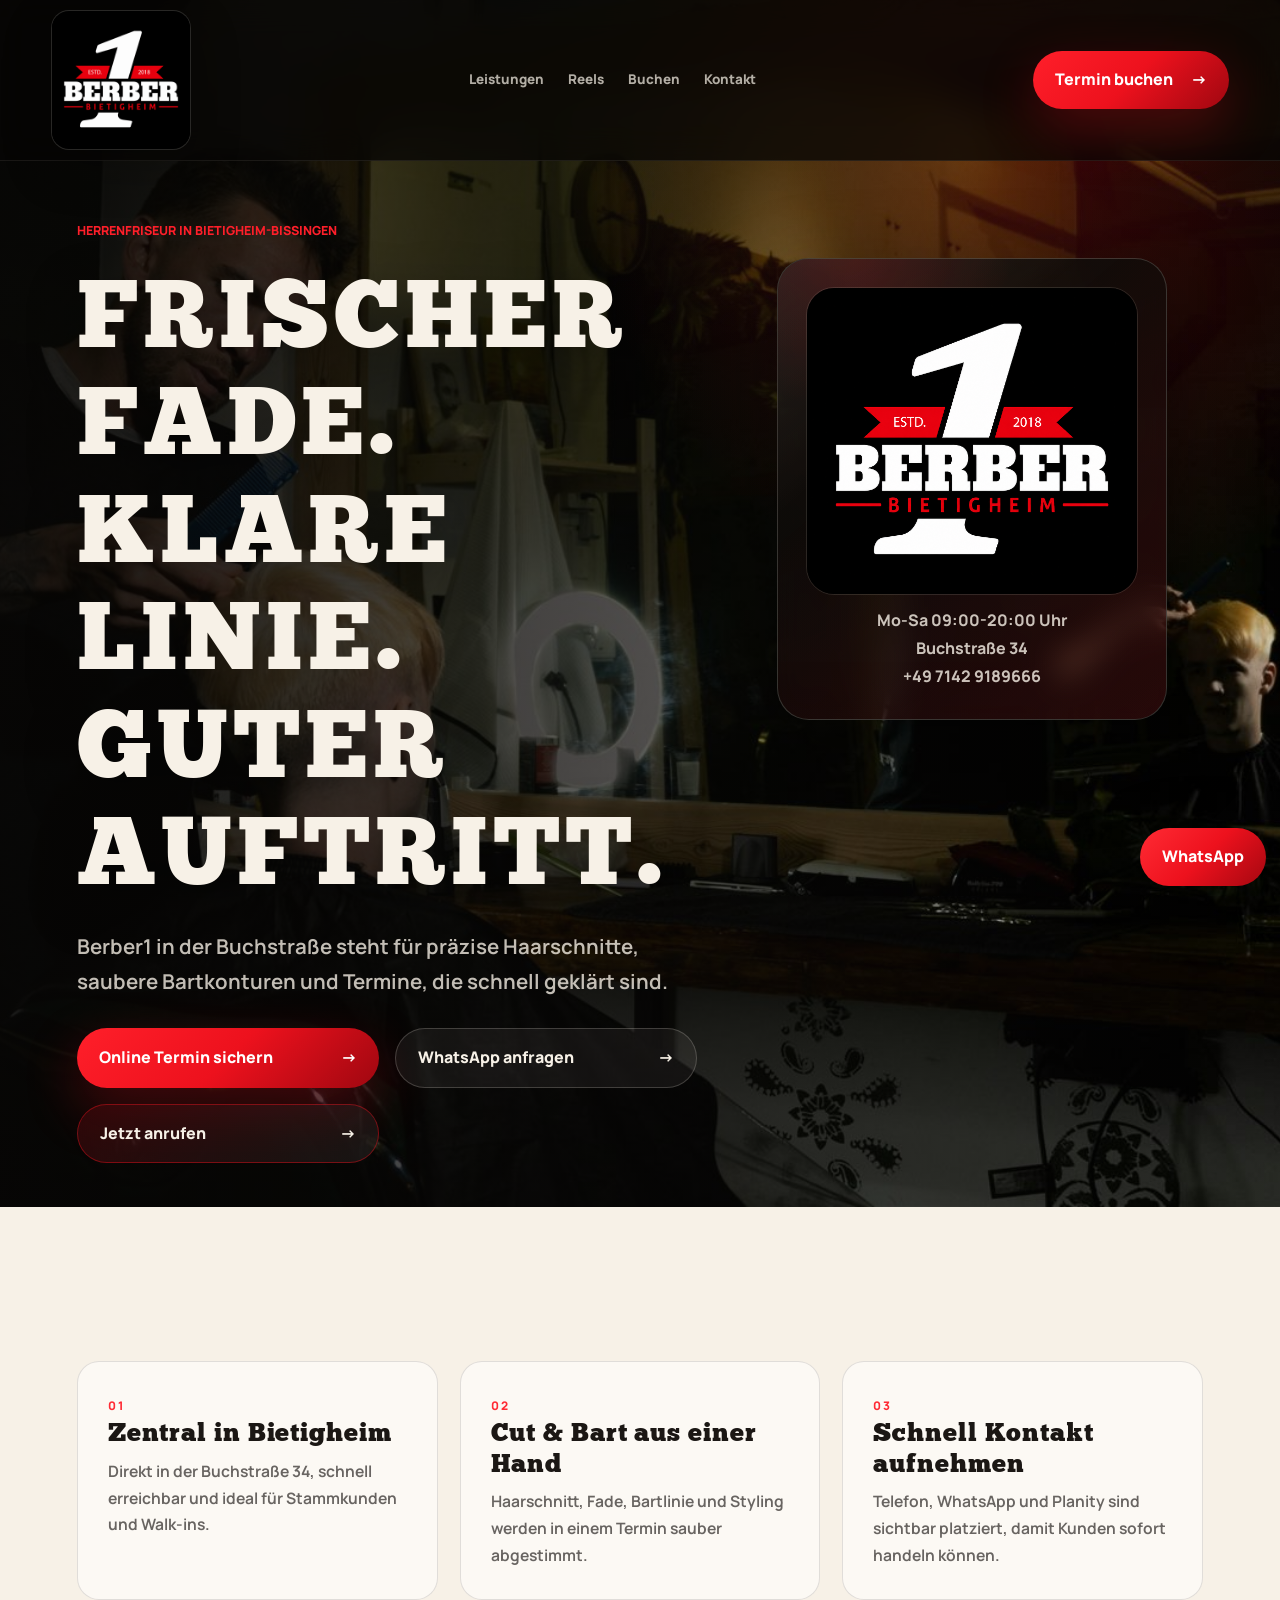
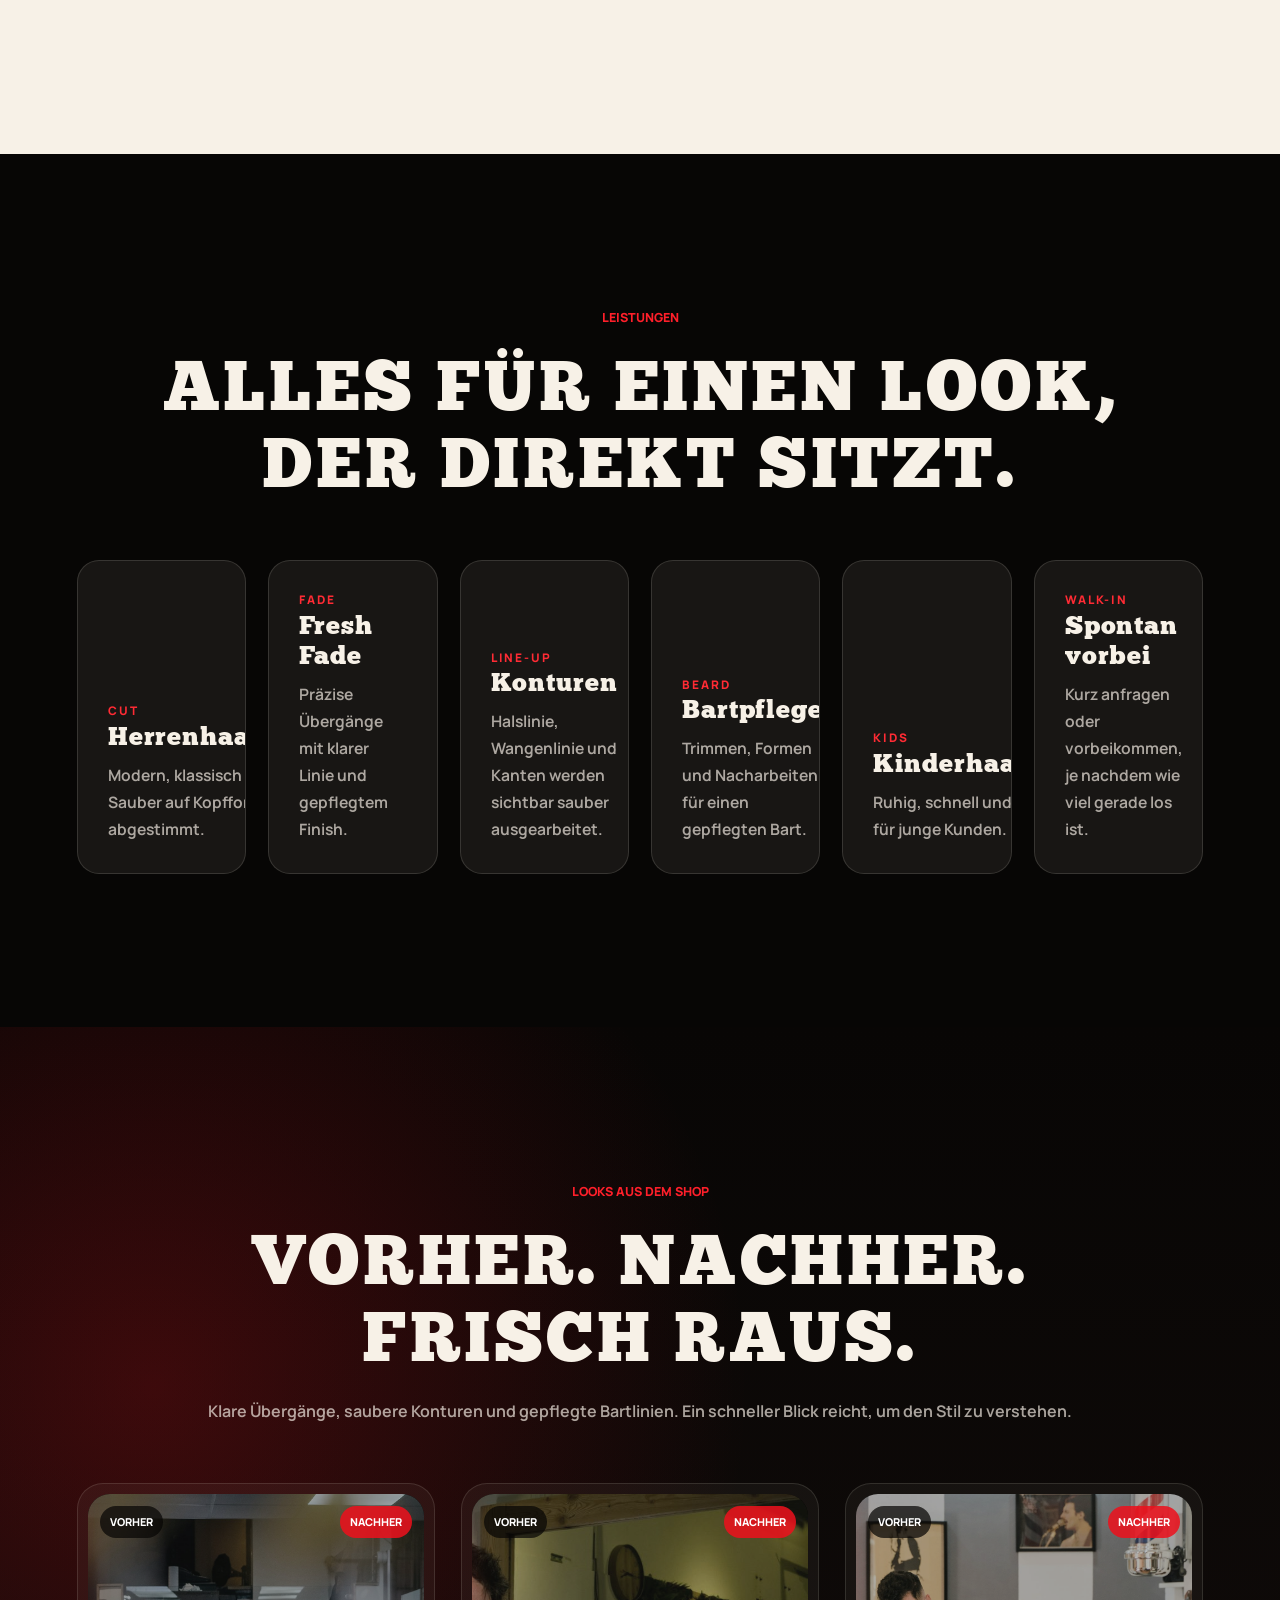
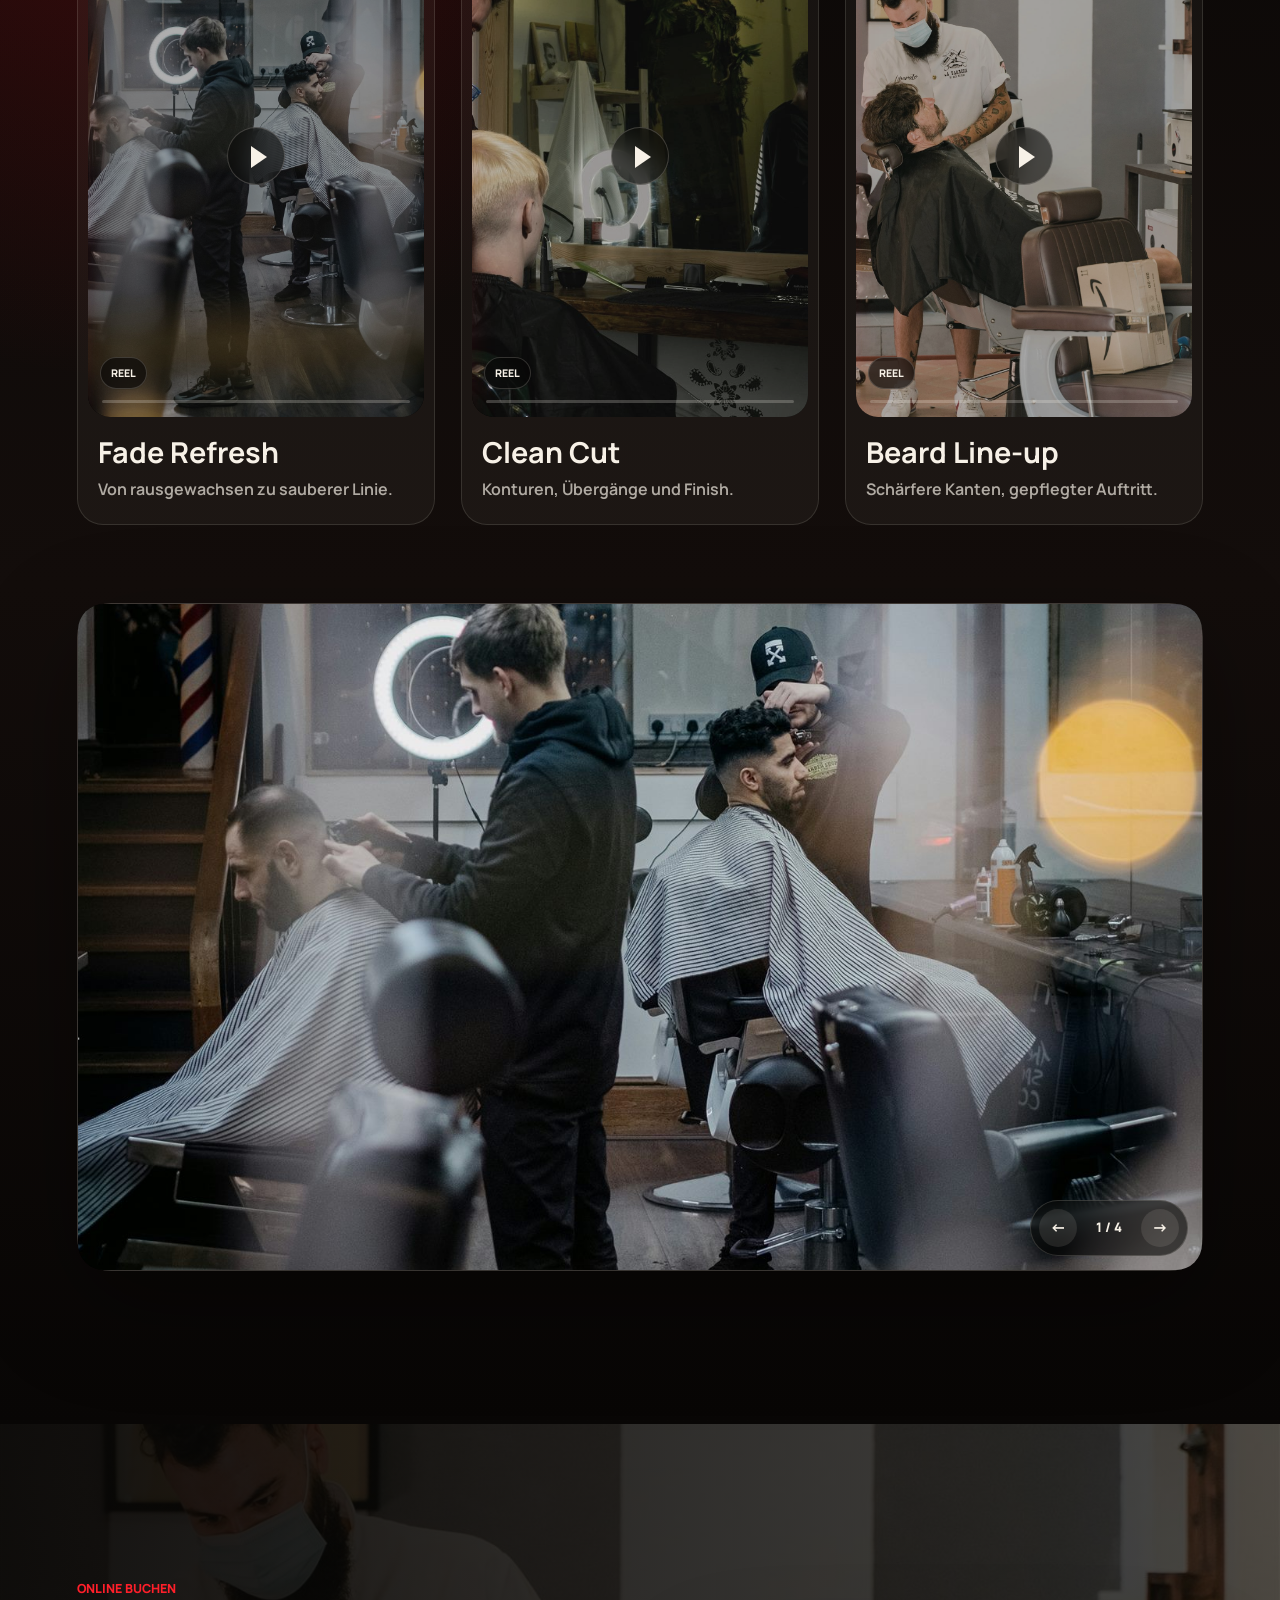
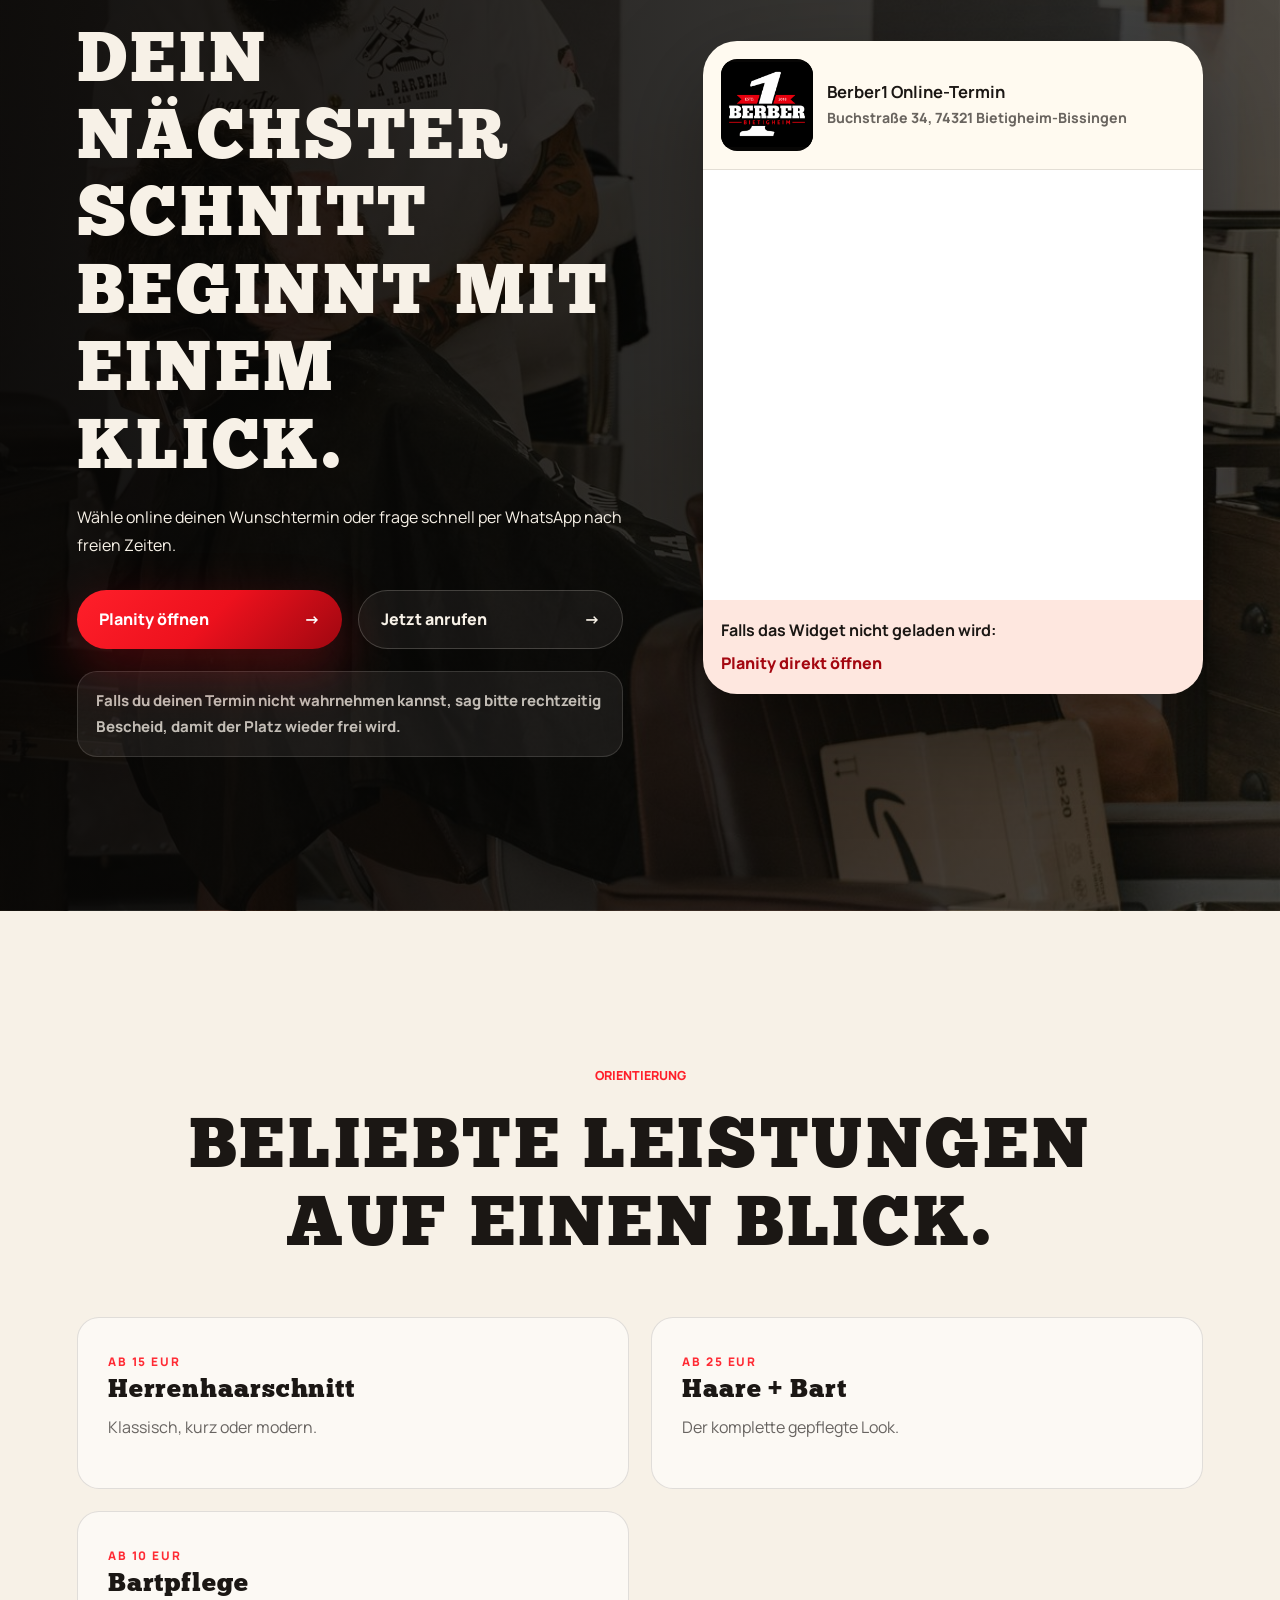
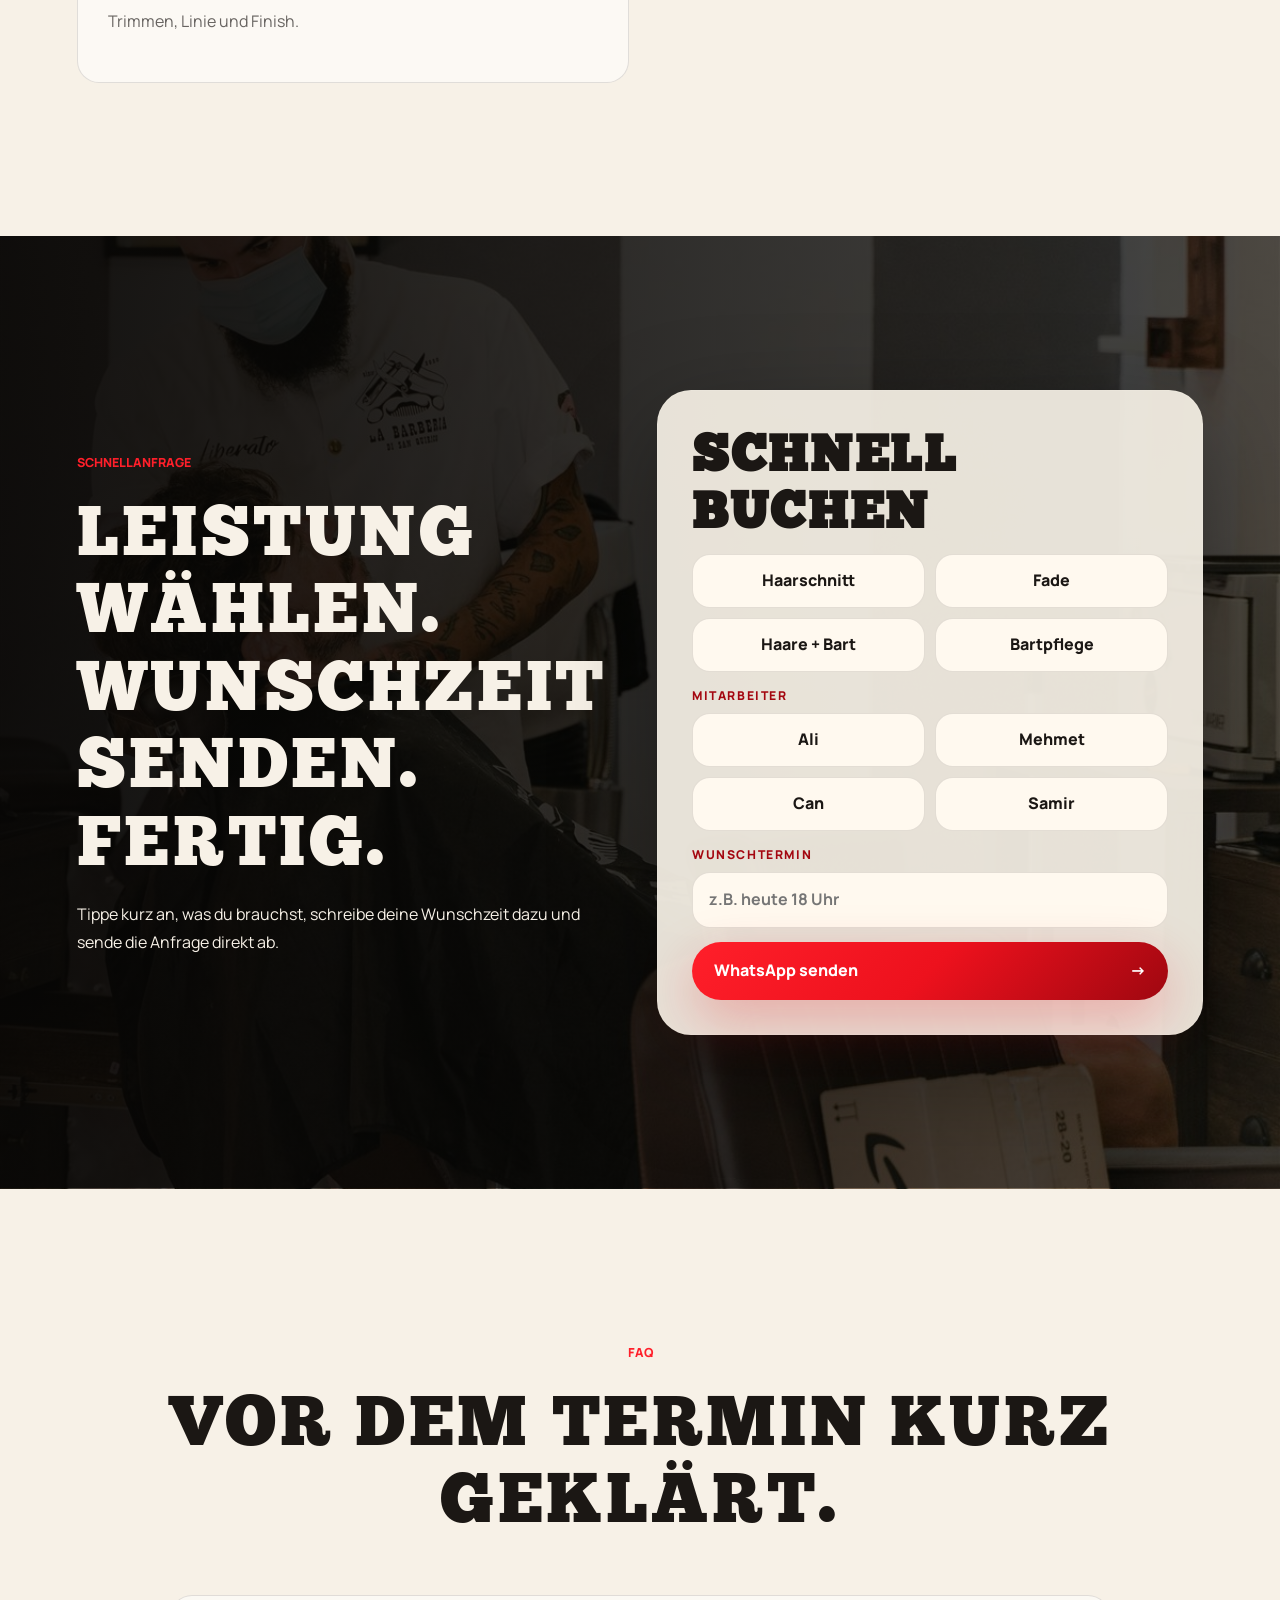
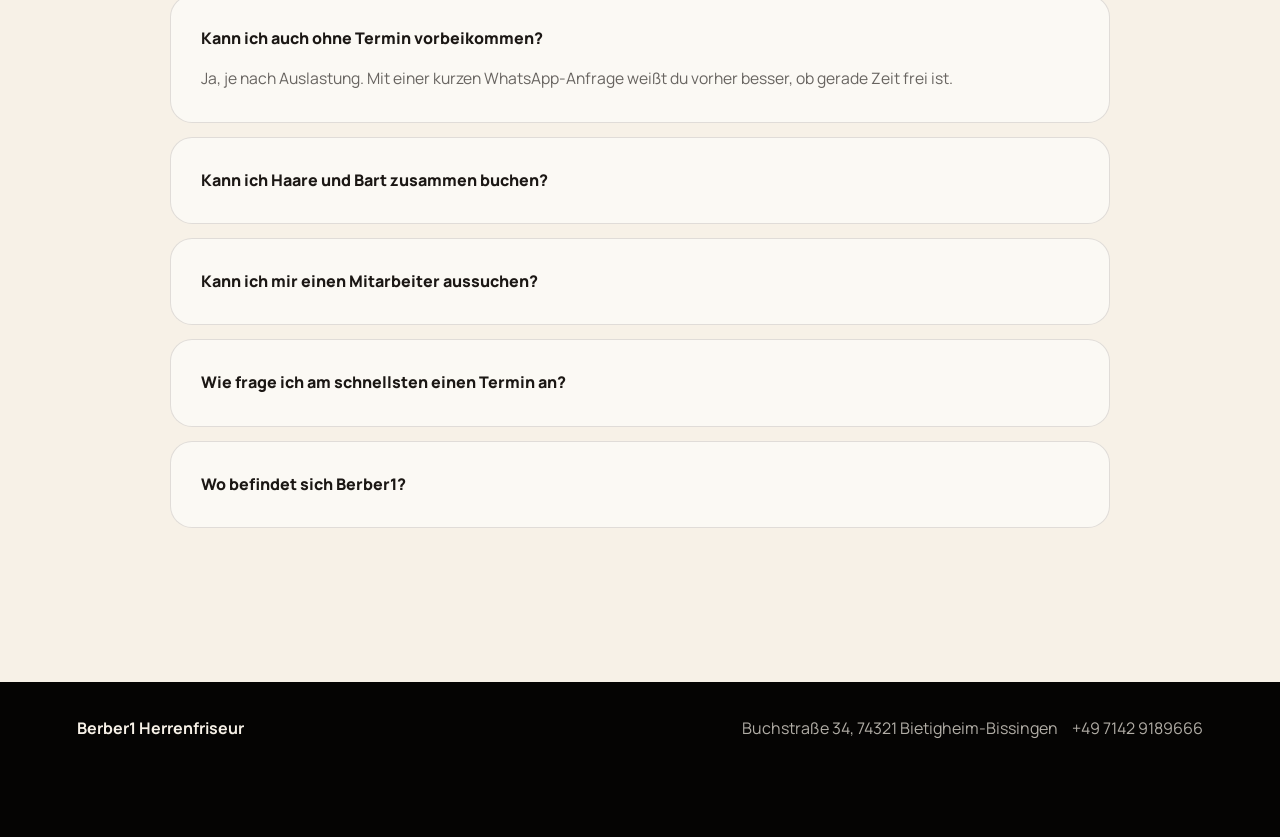
==== commit e939fb34: "Brighten Berber1 hero background" ====
--- a/index.html
+++ b/index.html
@@ -8,7 +8,7 @@
     <link rel="preconnect" href="https://fonts.googleapis.com" />
     <link rel="preconnect" href="https://fonts.gstatic.com" crossorigin />
     <link href="https://fonts.googleapis.com/css2?family=Manrope:wght@400;500;650;750;850;900&display=swap" rel="stylesheet" />
-    <link rel="stylesheet" href="concepts.css?v=animated-reels-1" />
+    <link rel="stylesheet" href="concepts.css?v=brighter-hero-1" />
   </head>
   <body class="v1 layout-one v1-polished">
     <header class="site-header">
--- a/concepts.css
+++ b/concepts.css
@@ -1445,8 +1445,8 @@
 
 .v1-polished .hero {
   background:
-    radial-gradient(circle at 80% 14%, rgba(237, 17, 29, 0.28), transparent 30%),
-    linear-gradient(90deg, rgba(7, 6, 5, 0.98), rgba(7, 6, 5, 0.78) 54%, rgba(7, 6, 5, 0.32)),
+    radial-gradient(circle at 80% 14%, rgba(237, 17, 29, 0.22), transparent 30%),
+    linear-gradient(90deg, rgba(7, 6, 5, 0.9), rgba(7, 6, 5, 0.62) 54%, rgba(7, 6, 5, 0.18)),
     url("assets/barber-chair.jpg");
   background-position: center;
   background-size: cover;
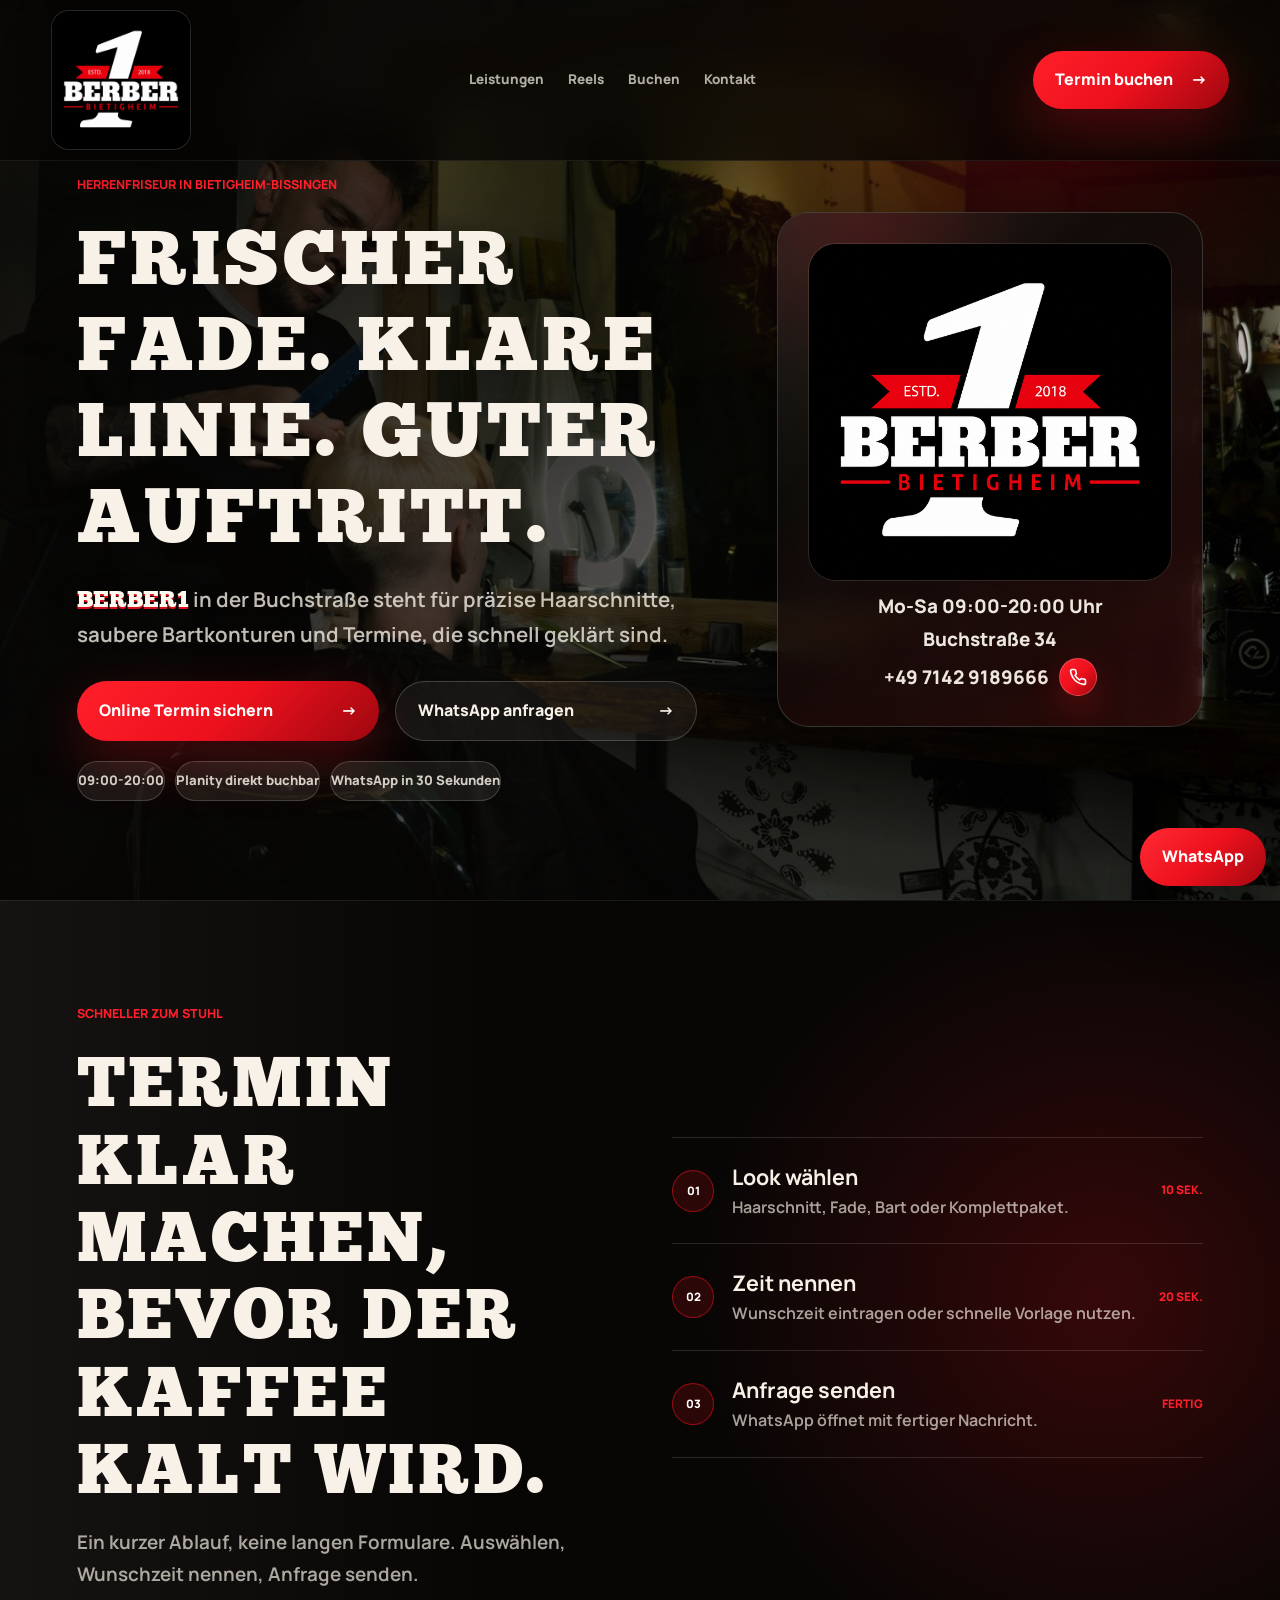
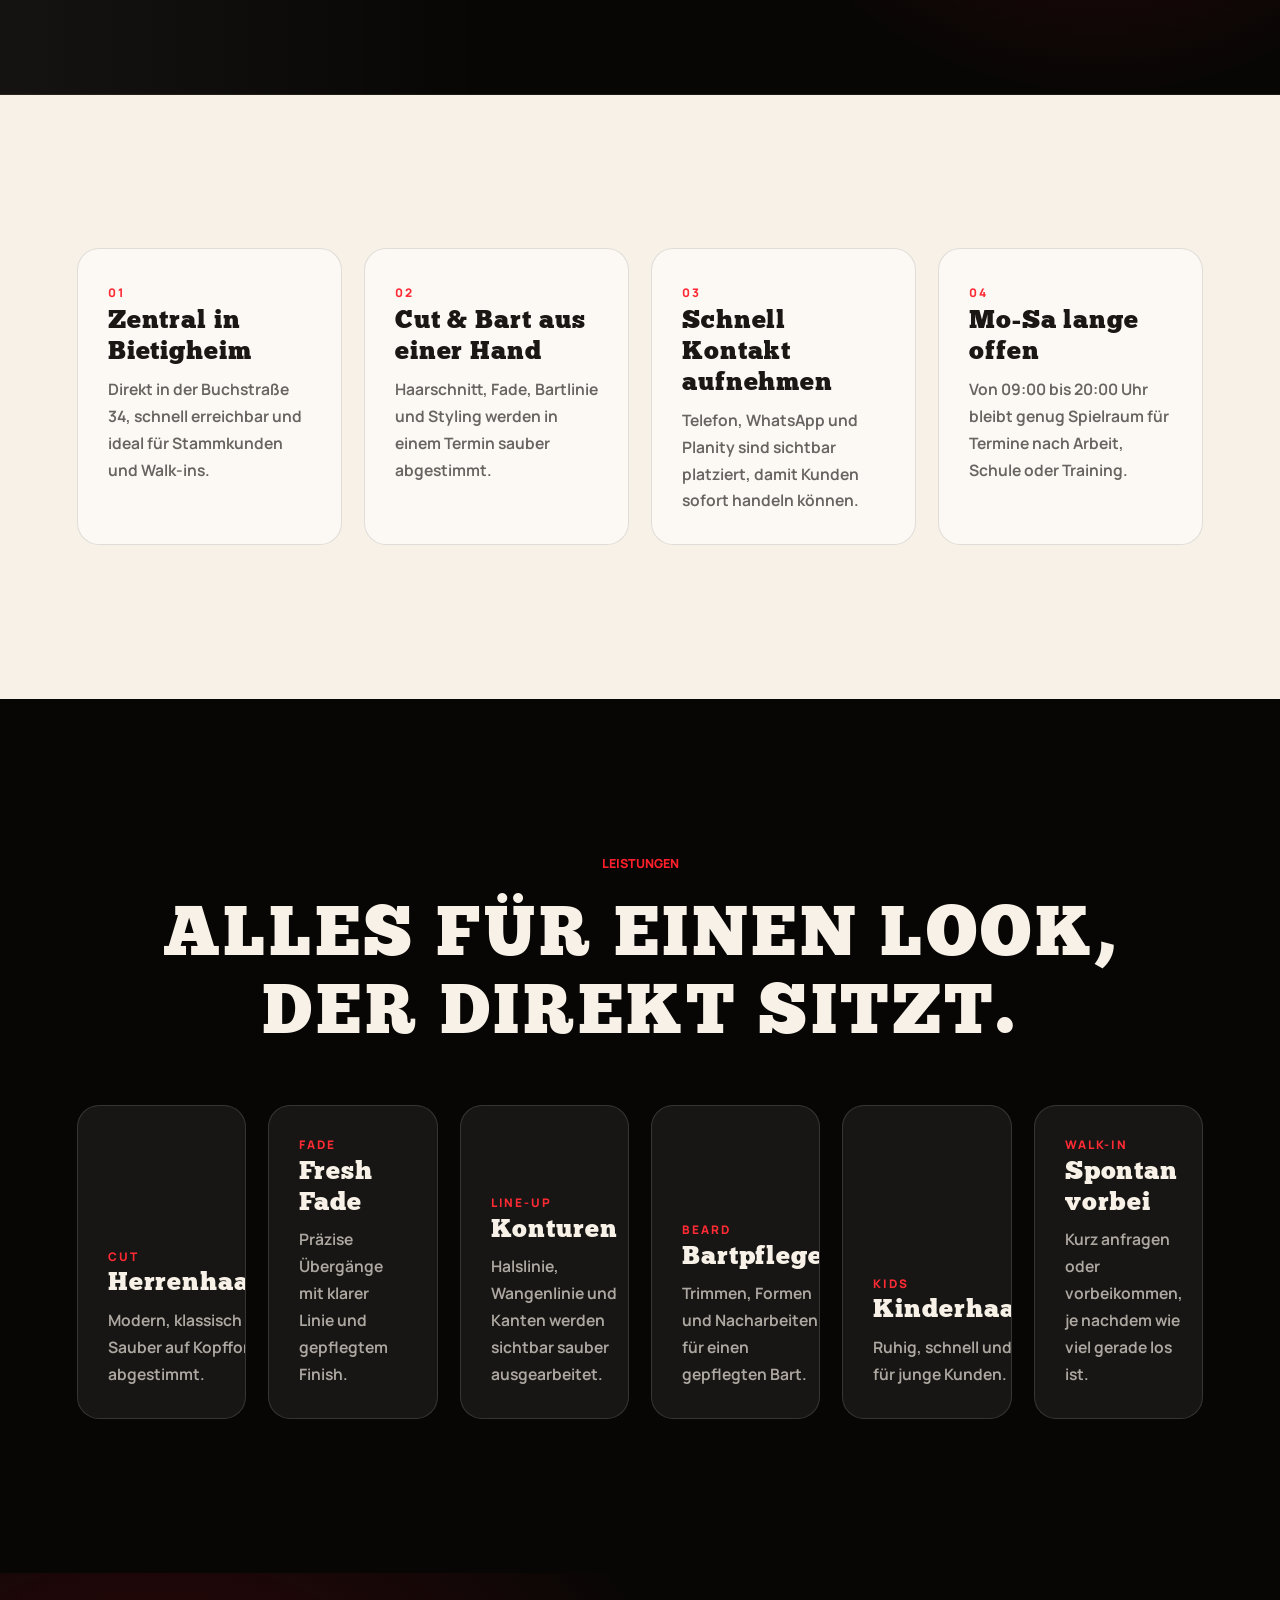
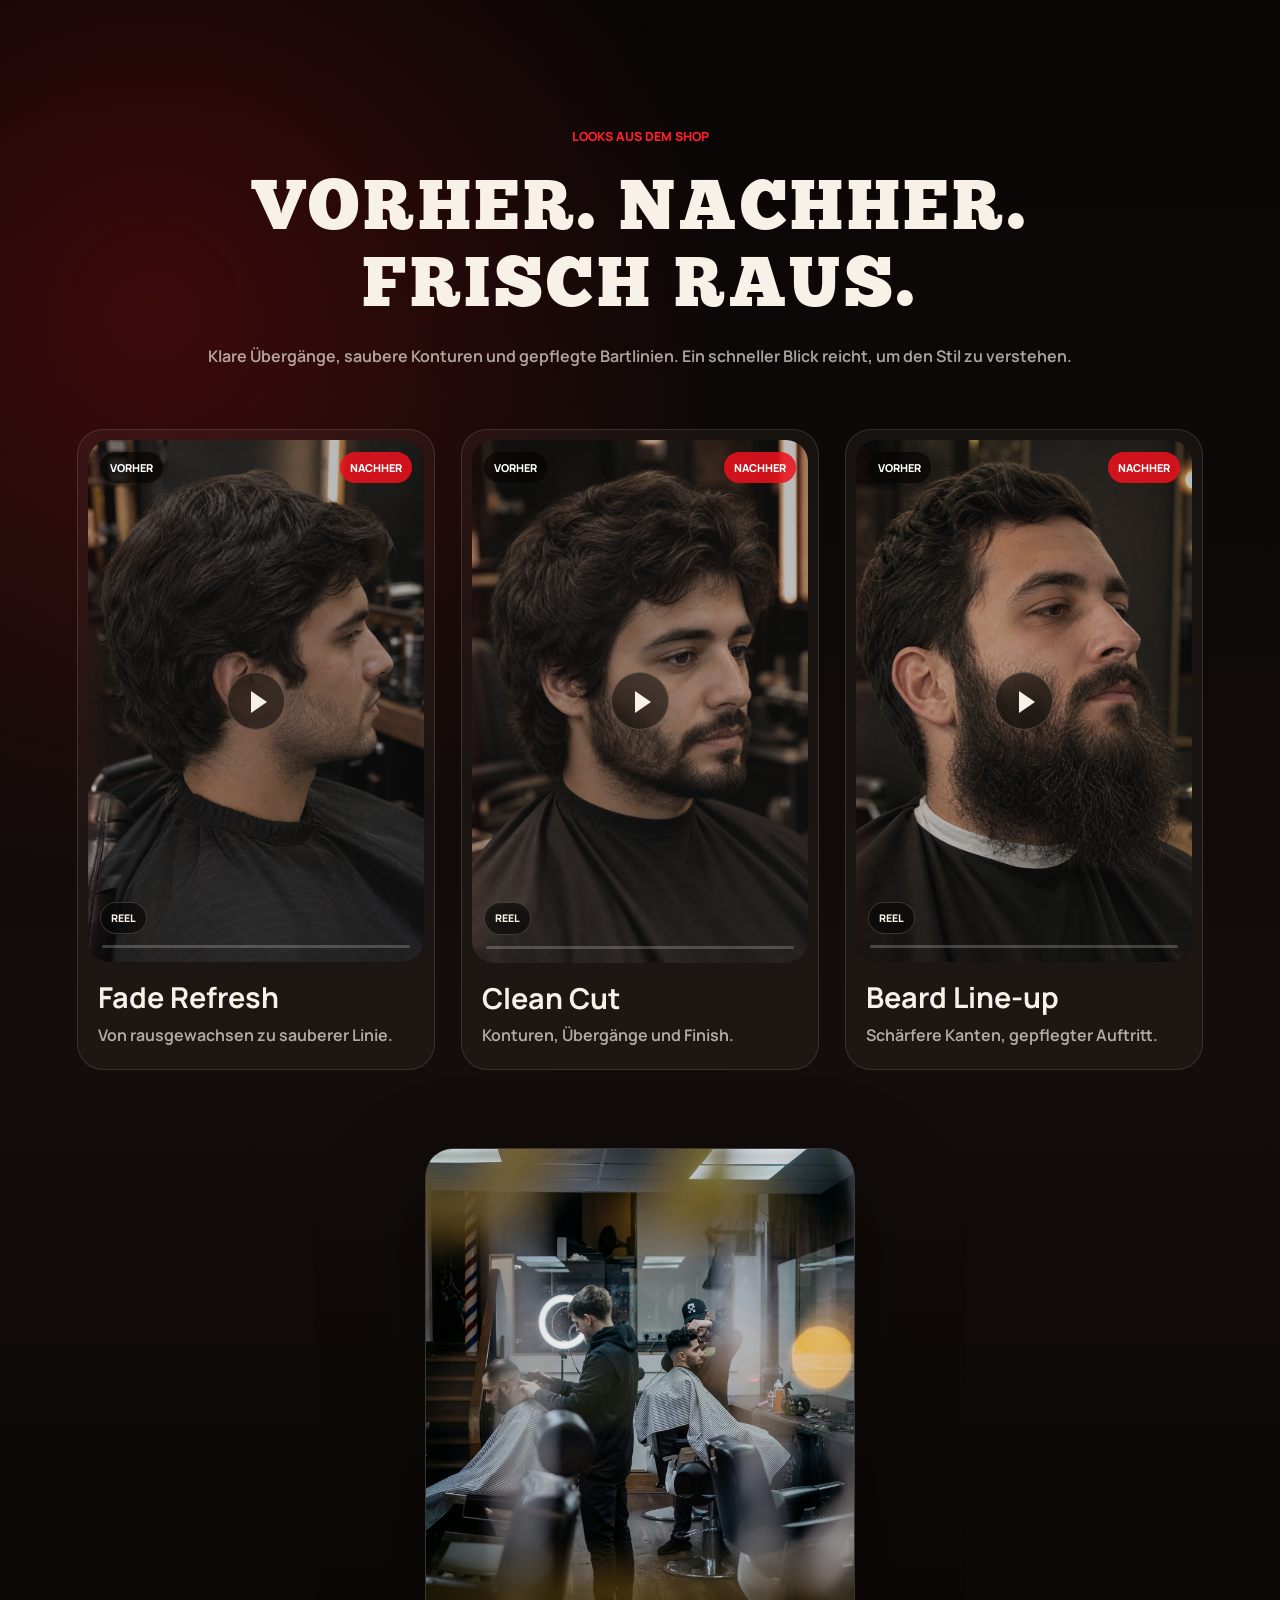
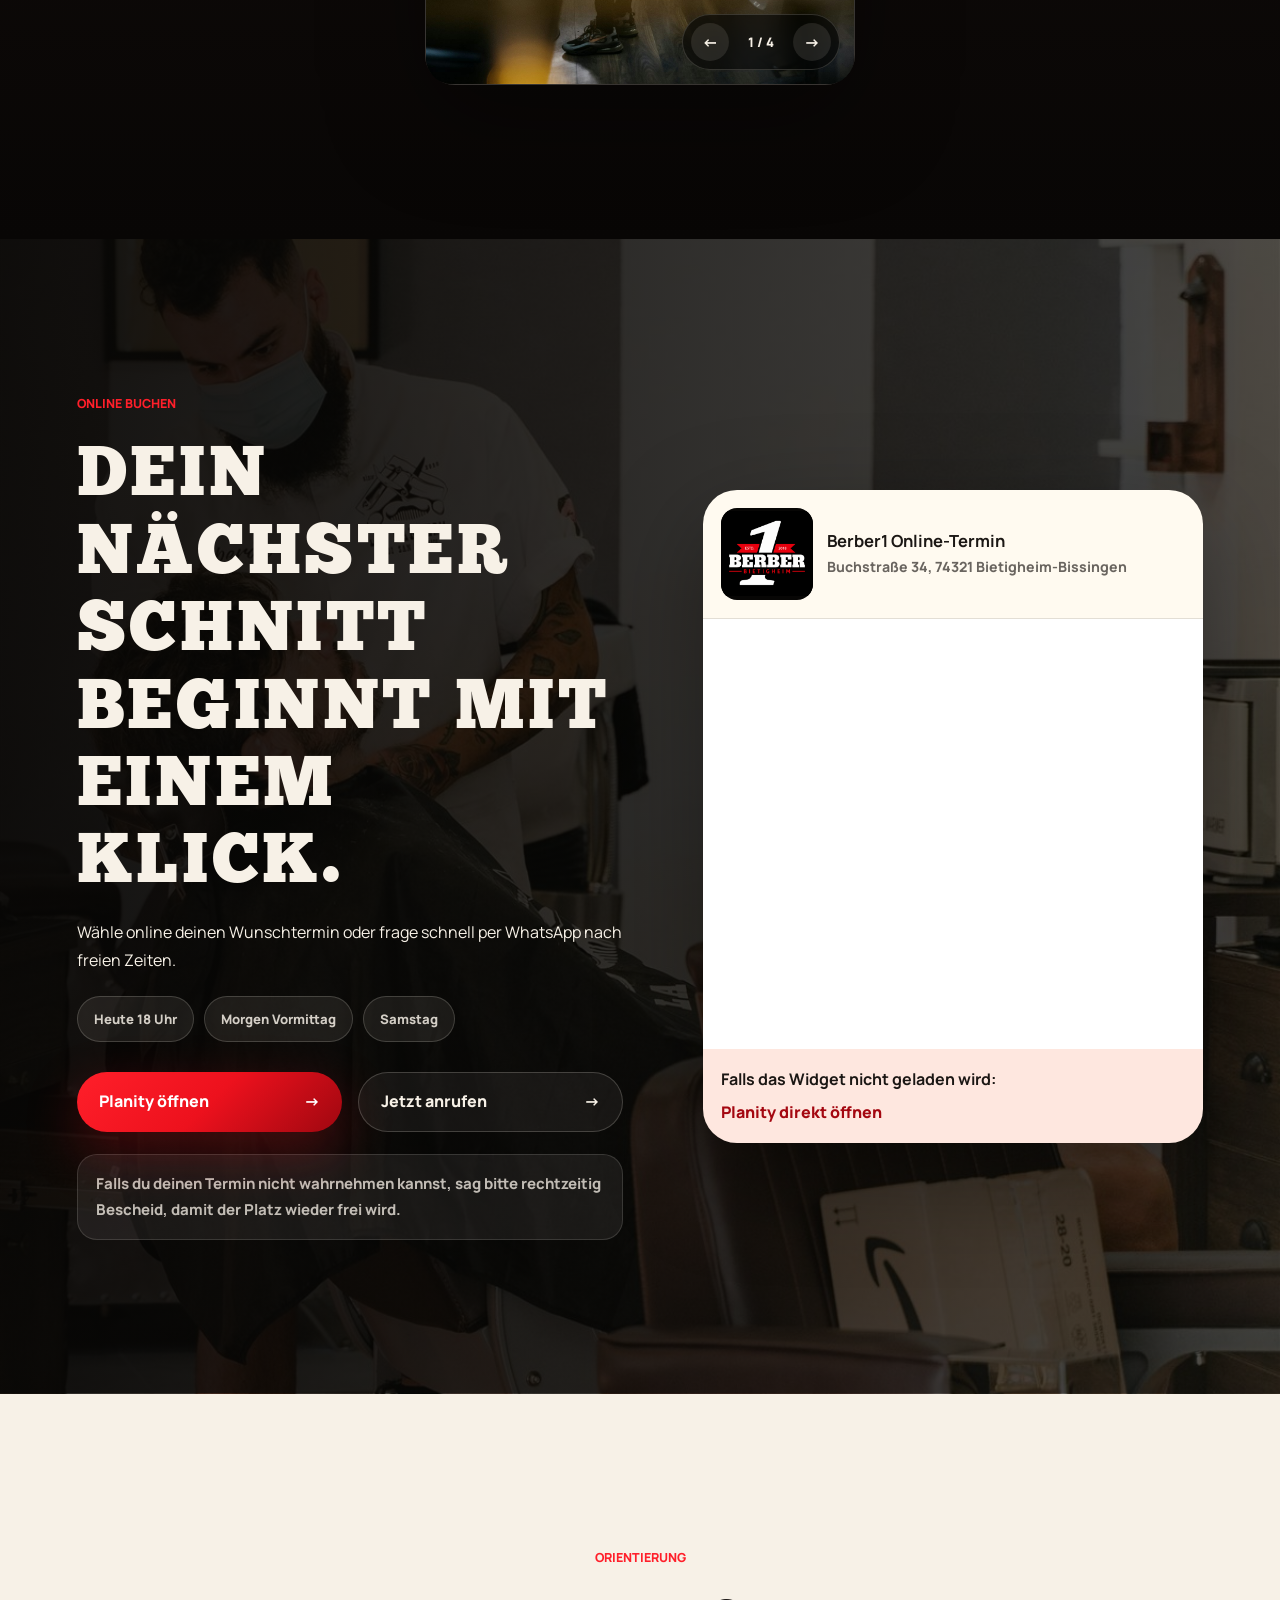
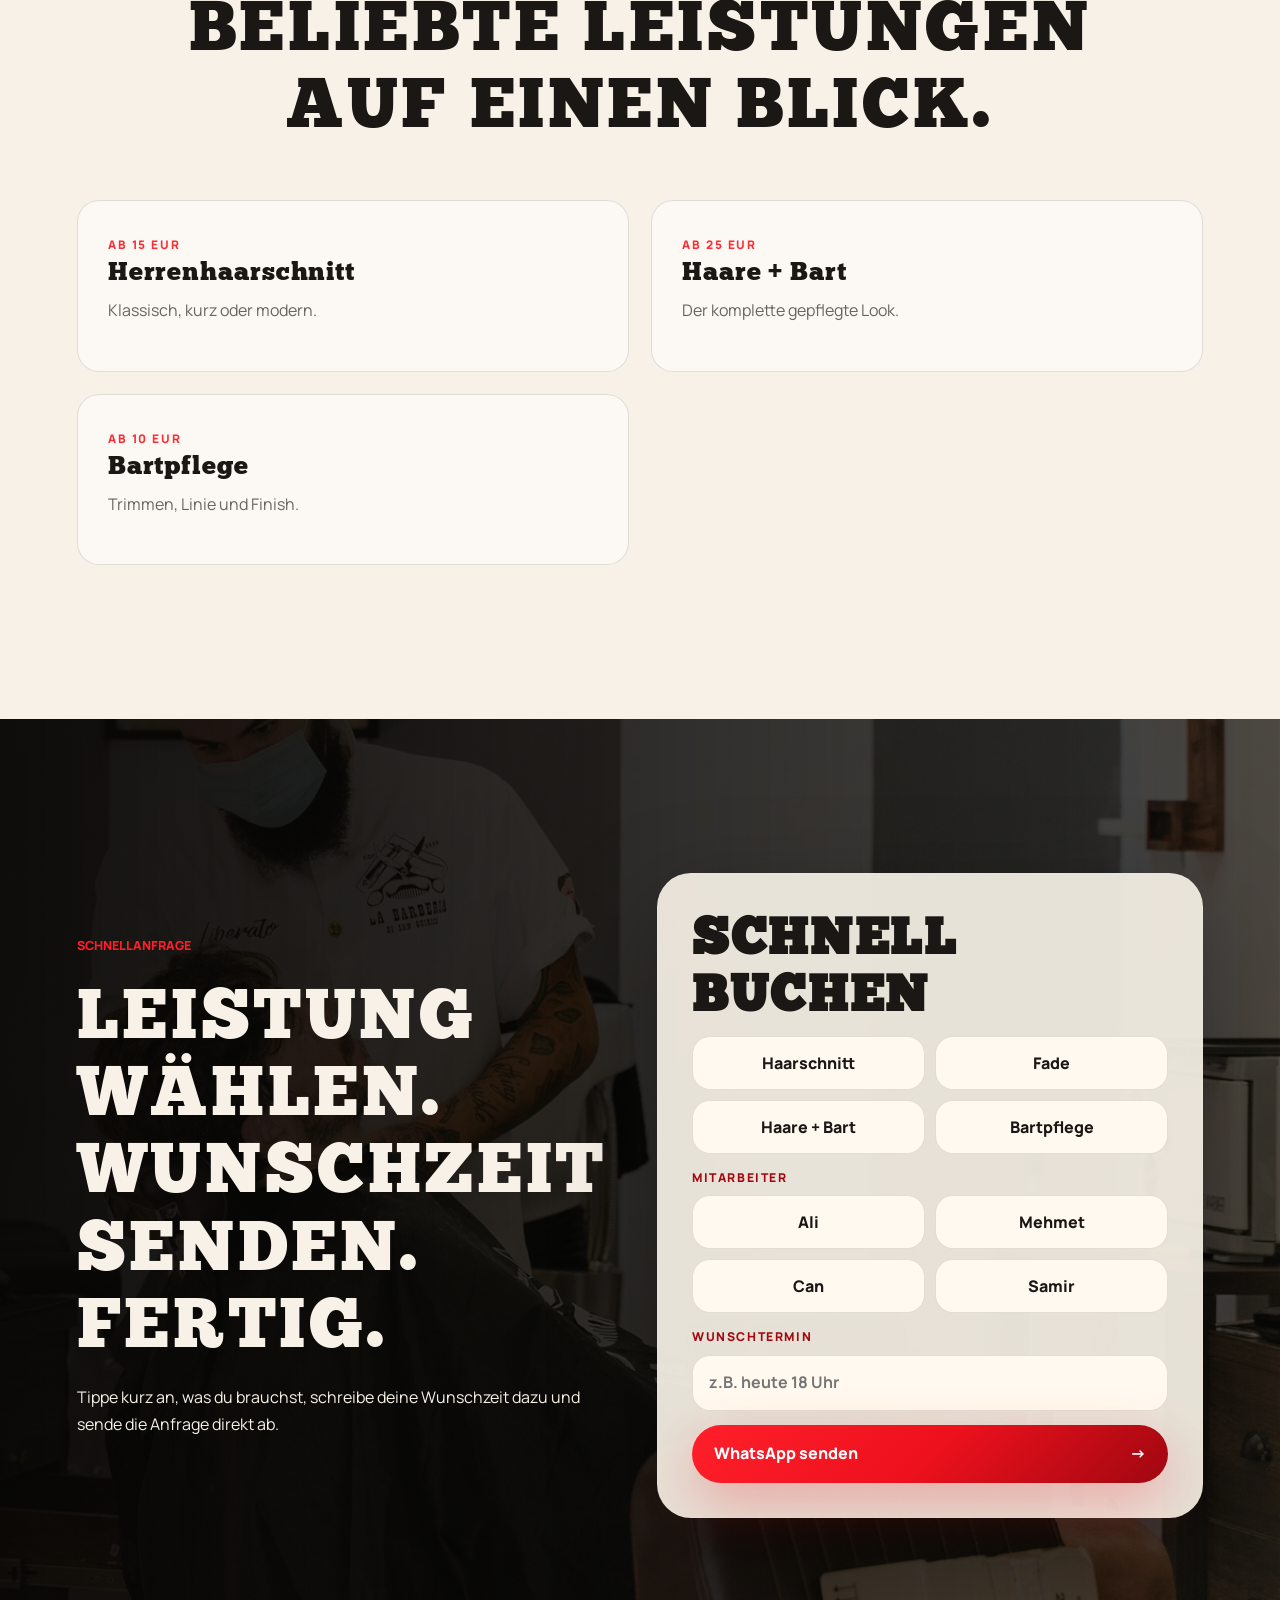
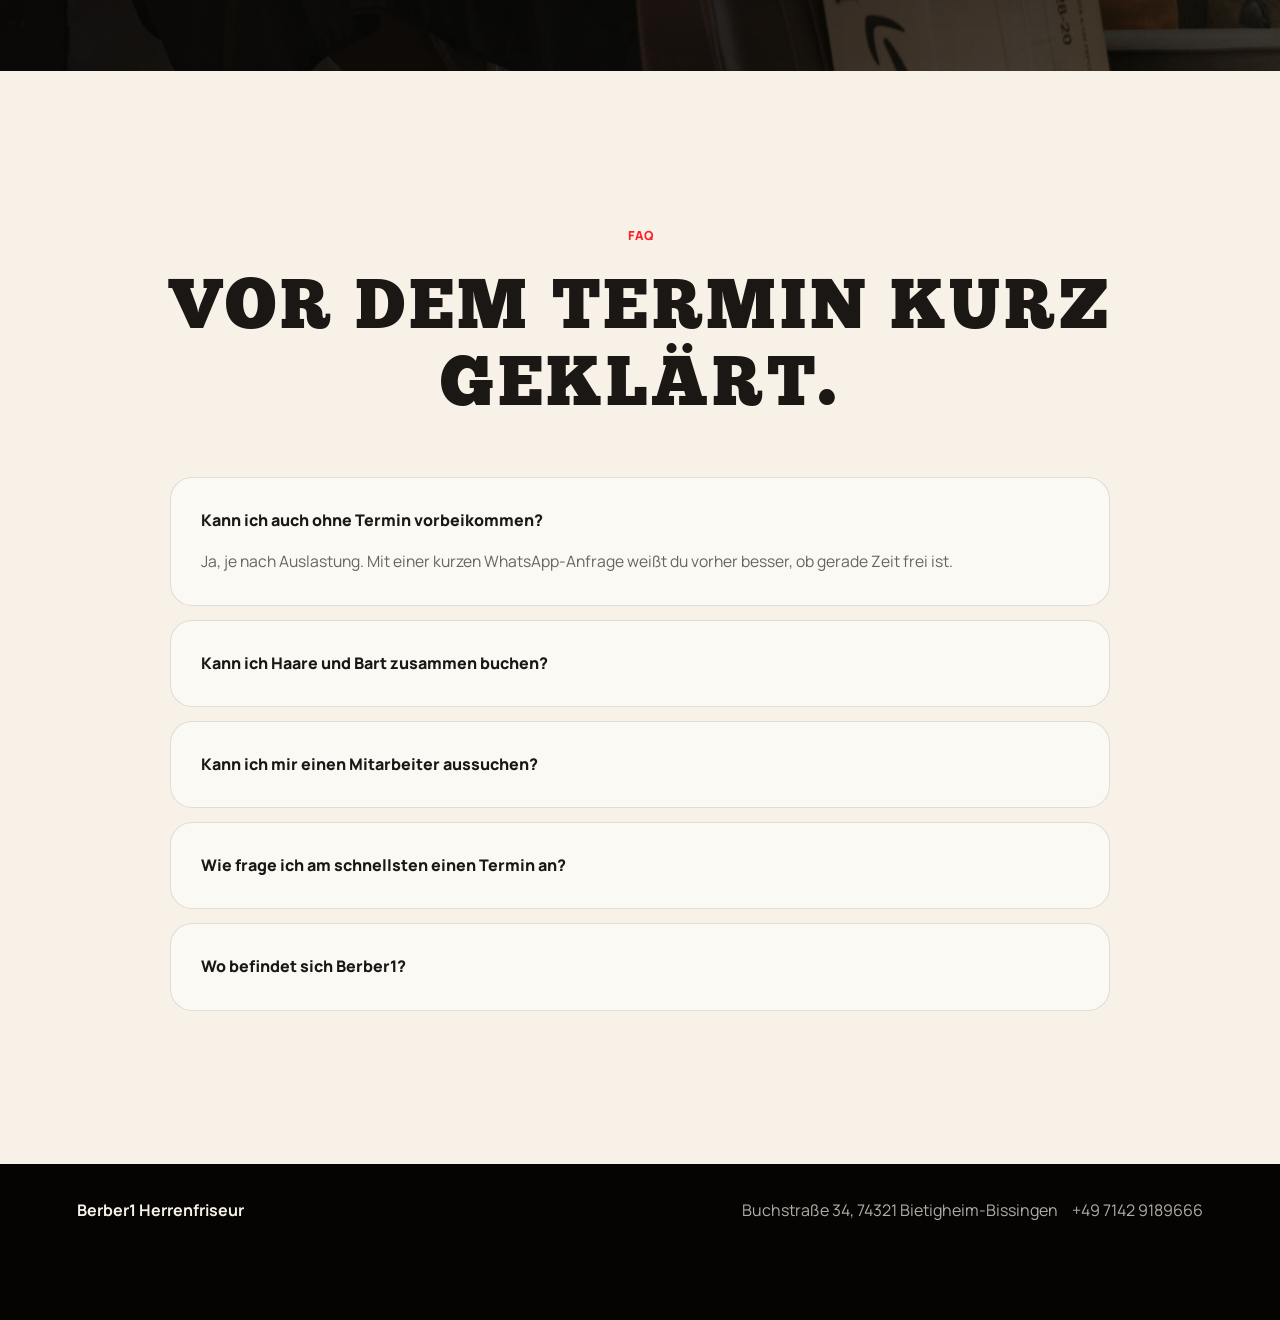
==== commit dd845ba7: "Update Berber1 premium demo" ====
--- a/index.html
+++ b/index.html
@@ -8,7 +8,7 @@
     <link rel="preconnect" href="https://fonts.googleapis.com" />
     <link rel="preconnect" href="https://fonts.gstatic.com" crossorigin />
     <link href="https://fonts.googleapis.com/css2?family=Manrope:wght@400;500;650;750;850;900&display=swap" rel="stylesheet" />
-    <link rel="stylesheet" href="concepts.css?v=brighter-hero-1" />
+    <link rel="stylesheet" href="concepts.css?v=berber1-logo-upload-final" />
   </head>
   <body class="v1 layout-one v1-polished">
     <header class="site-header">
@@ -38,19 +38,47 @@
           <p class="eyebrow">Herrenfriseur in Bietigheim-Bissingen</p>
           <h1>Frischer Fade. Klare Linie. Guter Auftritt.</h1>
           <p>
-            Berber1 in der Buchstraße steht für präzise Haarschnitte,
+            <span class="brand-word">Berber1</span> in der Buchstraße steht für präzise Haarschnitte,
             saubere Bartkonturen und Termine, die schnell geklärt sind.
           </p>
           <div class="hero-actions">
             <a class="btn btn-red" href="#planity">Online Termin sichern</a>
             <a class="btn btn-outline" href="#whatsapp-widget" data-open-widget>WhatsApp anfragen</a>
-            <a class="btn btn-call" href="tel:+4971429189666">Jetzt anrufen</a>
+          </div>
+          <div class="hero-proof" aria-label="Berber1 Vorteile">
+            <span>09:00-20:00</span>
+            <span>Planity direkt buchbar</span>
+            <span>WhatsApp in 30 Sekunden</span>
           </div>
         </div>
         <aside class="logo-card">
           <img src="assets/berber1-logo.png" alt="Berber1 Logo" />
-          <p>Mo-Sa 09:00-20:00 Uhr<br />Buchstraße 34<br />+49 7142 9189666</p>
+          <div class="logo-meta">
+            <span>Mo-Sa 09:00-20:00 Uhr</span>
+            <span>Buchstraße 34</span>
+            <div class="logo-phone-row">
+              <span>+49 7142 9189666</span>
+              <a class="logo-call" href="tel:+4971429189666" aria-label="Berber1 anrufen">
+                <svg viewBox="0 0 24 24" aria-hidden="true">
+                  <path d="M22 16.92v3a2 2 0 0 1-2.18 2 19.79 19.79 0 0 1-8.63-3.07 19.5 19.5 0 0 1-6-6A19.79 19.79 0 0 1 2.12 4.18 2 2 0 0 1 4.11 2h3a2 2 0 0 1 2 1.72c.12.9.32 1.77.59 2.61a2 2 0 0 1-.45 2.11L8.09 9.91a16 16 0 0 0 6 6l1.47-1.16a2 2 0 0 1 2.11-.45c.84.27 1.71.47 2.61.59A2 2 0 0 1 22 16.92Z" />
+                </svg>
+              </a>
+            </div>
+          </div>
         </aside>
+      </section>
+
+      <section class="booking-flow" aria-label="Schnell zum Termin">
+        <div class="flow-copy">
+          <p class="section-kicker">Schneller zum Stuhl</p>
+          <h2>Termin klar machen, bevor der Kaffee kalt wird.</h2>
+          <p>Ein kurzer Ablauf, keine langen Formulare. Ausw&auml;hlen, Wunschzeit nennen, Anfrage senden.</p>
+        </div>
+        <div class="flow-steps">
+          <article><span>01</span><div><strong>Look w&auml;hlen</strong><p>Haarschnitt, Fade, Bart oder Komplettpaket.</p></div><em>10 Sek.</em></article>
+          <article><span>02</span><div><strong>Zeit nennen</strong><p>Wunschzeit eintragen oder schnelle Vorlage nutzen.</p></div><em>20 Sek.</em></article>
+          <article><span>03</span><div><strong>Anfrage senden</strong><p>WhatsApp &ouml;ffnet mit fertiger Nachricht.</p></div><em>fertig</em></article>
+        </div>
       </section>
 
       <section class="light">
@@ -58,6 +86,7 @@
           <article class="trust-card"><span>01</span><h3>Zentral in Bietigheim</h3><p>Direkt in der Buchstraße 34, schnell erreichbar und ideal für Stammkunden und Walk-ins.</p></article>
           <article class="trust-card"><span>02</span><h3>Cut & Bart aus einer Hand</h3><p>Haarschnitt, Fade, Bartlinie und Styling werden in einem Termin sauber abgestimmt.</p></article>
           <article class="trust-card"><span>03</span><h3>Schnell Kontakt aufnehmen</h3><p>Telefon, WhatsApp und Planity sind sichtbar platziert, damit Kunden sofort handeln können.</p></article>
+          <article class="trust-card"><span>04</span><h3>Mo-Sa lange offen</h3><p>Von 09:00 bis 20:00 Uhr bleibt genug Spielraum f&uuml;r Termine nach Arbeit, Schule oder Training.</p></article>
         </div>
       </section>
 
@@ -88,8 +117,8 @@
             <div class="reel-grid" aria-label="Instagram Reels Vorher Nachher">
               <article class="reel-card">
                 <div class="before-after-frame reel-video">
-                  <img src="assets/barber-shop.jpg" alt="Vorher Look im Barbershop" />
-                  <img src="assets/barber-beard.jpg" alt="Nachher Bartlinie und Konturen" />
+                  <img src="assets/reel-fade-before.png" alt="Vorher mittellange Seiten vor dem Fade Refresh" />
+                  <img src="assets/reel-fade-after.png" alt="Nachher kurzer sauberer Fade mit mittellangem Deckhaar" />
                   <span class="before-label">Vorher</span>
                   <span class="after-label">Nachher</span>
                   <span class="reel-badge">Reel</span>
@@ -101,8 +130,8 @@
 
               <article class="reel-card">
                 <div class="before-after-frame reel-video">
-                  <img src="assets/barber-chair.jpg" alt="Vorher Barberstuhl und Vorbereitung" />
-                  <img src="assets/barber-hero.jpg" alt="Nachher moderner Herrenhaarschnitt" />
+                  <img src="assets/reel-clean-before.png" alt="Vorher mittellange Haare ohne klare Konturen" />
+                  <img src="assets/reel-clean-after.png" alt="Nachher sehr kurze Seiten und kantige Konturen" />
                   <span class="before-label">Vorher</span>
                   <span class="after-label">Nachher</span>
                   <span class="reel-badge">Reel</span>
@@ -114,8 +143,8 @@
 
               <article class="reel-card">
                 <div class="before-after-frame reel-video">
-                  <img src="assets/barber-beard.jpg" alt="Vorher Bartpflege Detail" />
-                  <img src="assets/barber-shop.jpg" alt="Nachher gepflegter Barber Look" />
+                  <img src="assets/reel-beard-before.png" alt="Vorher langer ungepflegter Bart" />
+                  <img src="assets/reel-beard-after.png" alt="Nachher gepflegter Bart mit gekürzten Seiten und sauberer Linie" />
                   <span class="before-label">Vorher</span>
                   <span class="after-label">Nachher</span>
                   <span class="reel-badge">Reel</span>
@@ -156,6 +185,11 @@
           <p class="section-kicker">Online buchen</p>
           <h2>Dein nächster Schnitt beginnt mit einem Klick.</h2>
           <p>Wähle online deinen Wunschtermin oder frage schnell per WhatsApp nach freien Zeiten.</p>
+          <div class="quick-slots" aria-label="Schnelle Terminanfragen">
+            <button type="button" data-open-widget data-preset-time="Heute ab 18 Uhr">Heute 18 Uhr</button>
+            <button type="button" data-open-widget data-preset-time="Morgen Vormittag">Morgen Vormittag</button>
+            <button type="button" data-open-widget data-preset-time="Samstag">Samstag</button>
+          </div>
           <div class="actions">
             <a class="btn btn-red" href="https://www.planity.com/de-DE/berber1-74321-bietigheim-bissingen" target="_blank" rel="noreferrer">Planity öffnen</a>
             <a class="btn btn-outline" href="tel:+4971429189666">Jetzt anrufen</a>
@@ -263,7 +297,7 @@
     </aside>
     <button class="floating-whatsapp" type="button" data-open-widget>WhatsApp</button>
     <footer><strong>Berber1 Herrenfriseur</strong><div><span>Buchstraße 34, 74321 Bietigheim-Bissingen</span><a href="tel:+4971429189666">+49 7142 9189666</a></div></footer>
-    <script src="script.js?v=animated-reels-1"></script>
+    <script src="script.js?v=berber1-logo-upload-final"></script>
   </body>
 </html>
 
--- a/concepts.css
+++ b/concepts.css
@@ -166,6 +166,18 @@
     rgba(8, 6, 5, 0.48);
 }
 
+.brand-word {
+  display: inline-block;
+  color: #fffaf0;
+  font-family: var(--display-font);
+  font-size: 1.16em;
+  font-weight: 400;
+  letter-spacing: 0.035em;
+  line-height: 0.92;
+  text-transform: uppercase;
+  text-shadow: 0 2px 0 rgba(237, 17, 29, 0.92), 0 12px 34px rgba(0, 0, 0, 0.44);
+}
+
 .btn:hover,
 .header-cta:hover {
   transform: translateY(-2px);
@@ -235,6 +247,129 @@
   gap: 12px;
   width: min(620px, 100%);
   margin-top: 30px;
+}
+
+.hero-proof {
+  display: flex;
+  flex-wrap: wrap;
+  gap: 10px;
+  width: min(720px, 100%);
+  margin-top: 20px;
+}
+
+.hero-proof span,
+.quick-slots button {
+  min-height: 40px;
+  display: inline-flex;
+  align-items: center;
+  justify-content: center;
+  border: 1px solid rgba(247, 241, 231, 0.18);
+  border-radius: 999px;
+  color: rgba(247, 241, 231, 0.84);
+  background: rgba(247, 241, 231, 0.08);
+  font: inherit;
+  font-size: 0.82rem;
+  font-weight: 900;
+}
+
+.booking-flow {
+  display: grid;
+  gap: clamp(28px, 5vw, 68px);
+  align-items: center;
+  padding-top: clamp(62px, 8vw, 104px);
+  padding-bottom: clamp(62px, 8vw, 104px);
+  color: var(--cream);
+  background:
+    radial-gradient(circle at 86% 50%, rgba(237, 17, 29, 0.2), transparent 34%),
+    linear-gradient(90deg, rgba(247, 241, 231, 0.055), transparent 38%),
+    #080605;
+  border-top: 1px solid rgba(247, 241, 231, 0.08);
+  border-bottom: 1px solid rgba(247, 241, 231, 0.08);
+}
+
+.booking-flow h2 {
+  max-width: 720px;
+  margin-bottom: 18px;
+}
+
+.flow-copy p:not(.section-kicker) {
+  max-width: 560px;
+  margin: 0;
+  color: rgba(247, 241, 231, 0.68);
+  font-size: clamp(1rem, 1.8vw, 1.18rem);
+  font-weight: 650;
+}
+
+.flow-steps {
+  position: relative;
+  display: grid;
+  gap: 0;
+  width: min(560px, 100%);
+  justify-self: end;
+  border-top: 1px solid rgba(247, 241, 231, 0.14);
+}
+
+.flow-steps article {
+  position: relative;
+  display: grid;
+  grid-template-columns: auto minmax(0, 1fr) auto;
+  gap: 18px;
+  align-items: center;
+  padding: 22px 0;
+  border-bottom: 1px solid rgba(247, 241, 231, 0.14);
+}
+
+.flow-steps span {
+  width: 42px;
+  height: 42px;
+  display: inline-flex;
+  align-items: center;
+  justify-content: center;
+  border: 1px solid rgba(237, 17, 29, 0.58);
+  border-radius: 999px;
+  color: #fff;
+  background: rgba(237, 17, 29, 0.16);
+  font-size: 0.72rem;
+  font-weight: 950;
+}
+
+.flow-steps strong {
+  color: var(--cream);
+  font-size: clamp(1.08rem, 2vw, 1.34rem);
+}
+
+.flow-steps p {
+  margin: 0;
+  color: rgba(247, 241, 231, 0.66);
+  font-weight: 650;
+}
+
+.flow-steps em {
+  color: var(--accent, var(--red));
+  font-style: normal;
+  font-size: 0.74rem;
+  font-weight: 950;
+  text-transform: uppercase;
+  white-space: nowrap;
+}
+
+.quick-slots {
+  display: flex;
+  flex-wrap: wrap;
+  gap: 10px;
+  margin-top: 22px;
+}
+
+.quick-slots button {
+  min-height: 46px;
+  padding: 11px 16px;
+  cursor: pointer;
+}
+
+.quick-slots button:hover {
+  border-color: rgba(237, 17, 29, 0.58);
+  color: #fff;
+  background: rgba(237, 17, 29, 0.18);
 }
 
 .booking-note {
@@ -395,6 +530,15 @@
     border-color: rgba(247, 241, 231, 0.28);
     background: rgba(247, 241, 231, 0.07);
   }
+
+  .reel-card:hover .before-after-frame img:first-child,
+  .reel-card:hover .before-after-frame img:nth-child(2),
+  .reel-card:hover .before-after-frame::before,
+  .reel-card:hover .before-after-frame::after,
+  .reel-card:hover .play-mark {
+    animation-delay: 0s;
+    animation-play-state: running;
+  }
 }
 
 .before-after-frame {
@@ -419,6 +563,7 @@
   filter: saturate(0.75) contrast(0.9) brightness(0.78);
   transform: scale(1.08);
   animation: reelBeforeMove 8s ease-in-out infinite alternate;
+  animation-play-state: paused;
 }
 
 .before-after-frame img:nth-child(2) {
@@ -426,6 +571,7 @@
   clip-path: inset(0 0 0 100%);
   transform: scale(1.02);
   animation: reelReveal 6.4s cubic-bezier(0.7, 0, 0.2, 1) infinite;
+  animation-play-state: paused;
 }
 
 .before-after-frame::before {
@@ -438,6 +584,7 @@
   box-shadow: 0 0 24px rgba(237, 17, 29, 0.8);
   transform: translateX(-8px);
   animation: reelDivider 6.4s cubic-bezier(0.7, 0, 0.2, 1) infinite;
+  animation-play-state: paused;
 }
 
 .before-after-frame::after {
@@ -453,6 +600,15 @@
     linear-gradient(90deg, var(--red), rgba(255, 255, 255, 0.86)) 0 0 / 0% 100% no-repeat,
     rgba(247, 241, 231, 0.22);
   animation: reelProgress 6.4s linear infinite;
+  animation-play-state: paused;
+}
+
+.reel-card.is-playing .before-after-frame img:first-child,
+.reel-card.is-playing .before-after-frame img:nth-child(2),
+.reel-card.is-playing .before-after-frame::before,
+.reel-card.is-playing .before-after-frame::after {
+  animation-delay: 0s;
+  animation-play-state: running;
 }
 
 .reel-card:nth-child(2) .before-after-frame img:nth-child(2),
@@ -520,6 +676,11 @@
   transform: translate(-50%, -50%);
   backdrop-filter: blur(12px);
   animation: playPulse 2.8s ease-in-out infinite;
+  animation-play-state: paused;
+}
+
+.reel-card.is-playing .play-mark {
+  animation-play-state: running;
 }
 
 .play-mark::before {
@@ -546,9 +707,11 @@
 }
 
 .gallery-card {
+  justify-self: center;
+  width: min(430px, 100%);
   padding: 0;
   border: 1px solid rgba(247, 241, 231, 0.14);
-  border-radius: 34px;
+  border-radius: 30px;
   background: rgba(247, 241, 231, 0.06);
   box-shadow: var(--shadow);
 }
@@ -564,7 +727,8 @@
   display: none;
   position: relative;
   margin: 0;
-  min-height: clamp(360px, 52vw, 680px);
+  aspect-ratio: 4 / 5;
+  min-height: 0;
 }
 
 .gallery-slide.is-active {
@@ -573,7 +737,8 @@
 
 .gallery-slide img {
   width: 100%;
-  height: clamp(360px, 52vw, 680px);
+  height: 100%;
+  aspect-ratio: 4 / 5;
   object-fit: cover;
 }
 
@@ -1055,6 +1220,10 @@
   animation-delay: 0.24s;
 }
 
+.v1 .hero-proof {
+  animation: barberRise 0.76s 0.32s ease both;
+}
+
 .v1 .logo-card {
   position: relative;
   z-index: 1;
@@ -1097,6 +1266,47 @@
   font-weight: 750;
 }
 
+.logo-meta {
+  display: grid;
+  gap: 6px;
+  color: rgba(255, 250, 240, 0.9);
+  font-size: clamp(1.02rem, 1.8vw, 1.18rem);
+  font-weight: 900;
+  line-height: 1.42;
+  text-align: center;
+}
+
+.logo-phone-row {
+  display: inline-flex;
+  align-items: center;
+  justify-content: center;
+  gap: 10px;
+}
+
+.logo-call {
+  width: 38px;
+  height: 38px;
+  display: inline-flex;
+  align-items: center;
+  justify-content: center;
+  flex: 0 0 auto;
+  border: 1px solid rgba(255, 255, 255, 0.22);
+  border-radius: 999px;
+  color: #fff;
+  background: linear-gradient(135deg, var(--accent, var(--red-soft)), var(--red), var(--accent-dark, var(--red-deep)));
+  box-shadow: 0 14px 34px rgba(237, 17, 29, 0.28);
+}
+
+.logo-call svg {
+  width: 18px;
+  height: 18px;
+  fill: none;
+  stroke: currentColor;
+  stroke-linecap: round;
+  stroke-linejoin: round;
+  stroke-width: 2.2;
+}
+
 .v1 .booking-section {
   display: grid;
   gap: 34px;
@@ -1322,7 +1532,7 @@
 }
 
 .layout-one h1 {
-  font-size: clamp(2.95rem, 7.5vw, 6.7rem);
+  font-size: clamp(2.95rem, 6vw, 5.25rem);
 }
 
 .layout-one h2 {
@@ -1337,7 +1547,7 @@
 }
 
 .layout-one .hero {
-  padding-top: clamp(150px, 18vw, 220px);
+  padding-top: clamp(138px, 14vw, 190px);
 }
 
 .layout-one .hero-actions,
@@ -1366,15 +1576,15 @@
 
 .layout-one .logo-card {
   justify-self: start;
-  width: min(390px, 100%);
-  padding: clamp(18px, 4vw, 28px);
+  width: min(430px, 100%);
+  padding: clamp(20px, 4vw, 30px);
   border-color: rgba(247, 241, 231, 0.18);
   background: rgba(7, 6, 5, 0.68);
   box-shadow: 0 30px 90px rgba(0, 0, 0, 0.36);
 }
 
 .layout-one .logo-card img {
-  width: min(360px, 76vw);
+  width: min(398px, 78vw);
   margin: 0 auto;
   border: 1px solid rgba(247, 241, 231, 0.12);
   border-radius: 28px;
@@ -1383,6 +1593,10 @@
 .layout-one .logo-card p {
   color: rgba(247, 241, 231, 0.8);
   text-align: center;
+}
+
+.layout-one .logo-meta {
+  color: rgba(255, 250, 240, 0.92);
 }
 
 .layout-one .btn,
@@ -1568,9 +1782,14 @@
   .hero-actions,
   .trust-grid,
   .price-grid,
+  .booking-flow,
   .booking-section,
   .v3 .hero {
     grid-template-columns: repeat(2, minmax(0, 1fr));
+  }
+
+  .flow-steps {
+    grid-template-columns: 1fr;
   }
 
   .service-grid,
@@ -1601,12 +1820,13 @@
 
   .gallery-card {
     display: block;
+    justify-self: center;
   }
 }
 
 @media (min-width: 1080px) {
   .trust-grid {
-    grid-template-columns: repeat(3, minmax(0, 1fr));
+    grid-template-columns: repeat(4, minmax(0, 1fr));
   }
 
   .service-grid {
@@ -1815,6 +2035,36 @@
     margin-top: 26px;
   }
 
+  .hero-proof {
+    display: grid;
+    grid-template-columns: 1fr;
+    max-width: min(20.5rem, calc(100vw - 56px));
+    margin-top: 18px;
+  }
+
+  .hero-proof span {
+    justify-content: flex-start;
+    padding-inline: 14px;
+  }
+
+  .booking-flow {
+    padding-top: 58px;
+    padding-bottom: 58px;
+  }
+
+  .flow-steps {
+    justify-self: stretch;
+  }
+
+  .flow-steps article {
+    grid-template-columns: auto minmax(0, 1fr);
+    gap: 14px;
+  }
+
+  .flow-steps em {
+    grid-column: 2;
+  }
+
   .btn {
     width: 100%;
     max-width: 100%;
@@ -1904,12 +2154,12 @@
     border-radius: 26px;
   }
 
+  .gallery-card {
+    width: min(320px, 100%);
+  }
+
   .gallery-slide {
-    min-height: 330px;
-  }
-
-  .gallery-slide img {
-    height: 330px;
+    aspect-ratio: 4 / 5;
   }
 
   .booking-section,
@@ -2023,7 +2273,7 @@
 
 /* Final hero alignment override */
 .v1.layout-one .hero {
-  padding-top: clamp(170px, 18vw, 230px);
+  padding-top: clamp(150px, 14vw, 196px);
 }
 
 @media (min-width: 760px) {
@@ -2039,7 +2289,7 @@
 
   .v1.layout-one .hero {
     align-items: start;
-    padding-top: clamp(220px, 16vw, 270px);
+    padding-top: clamp(174px, 13vw, 212px);
   }
 
   .v1.layout-one .logo-card {
